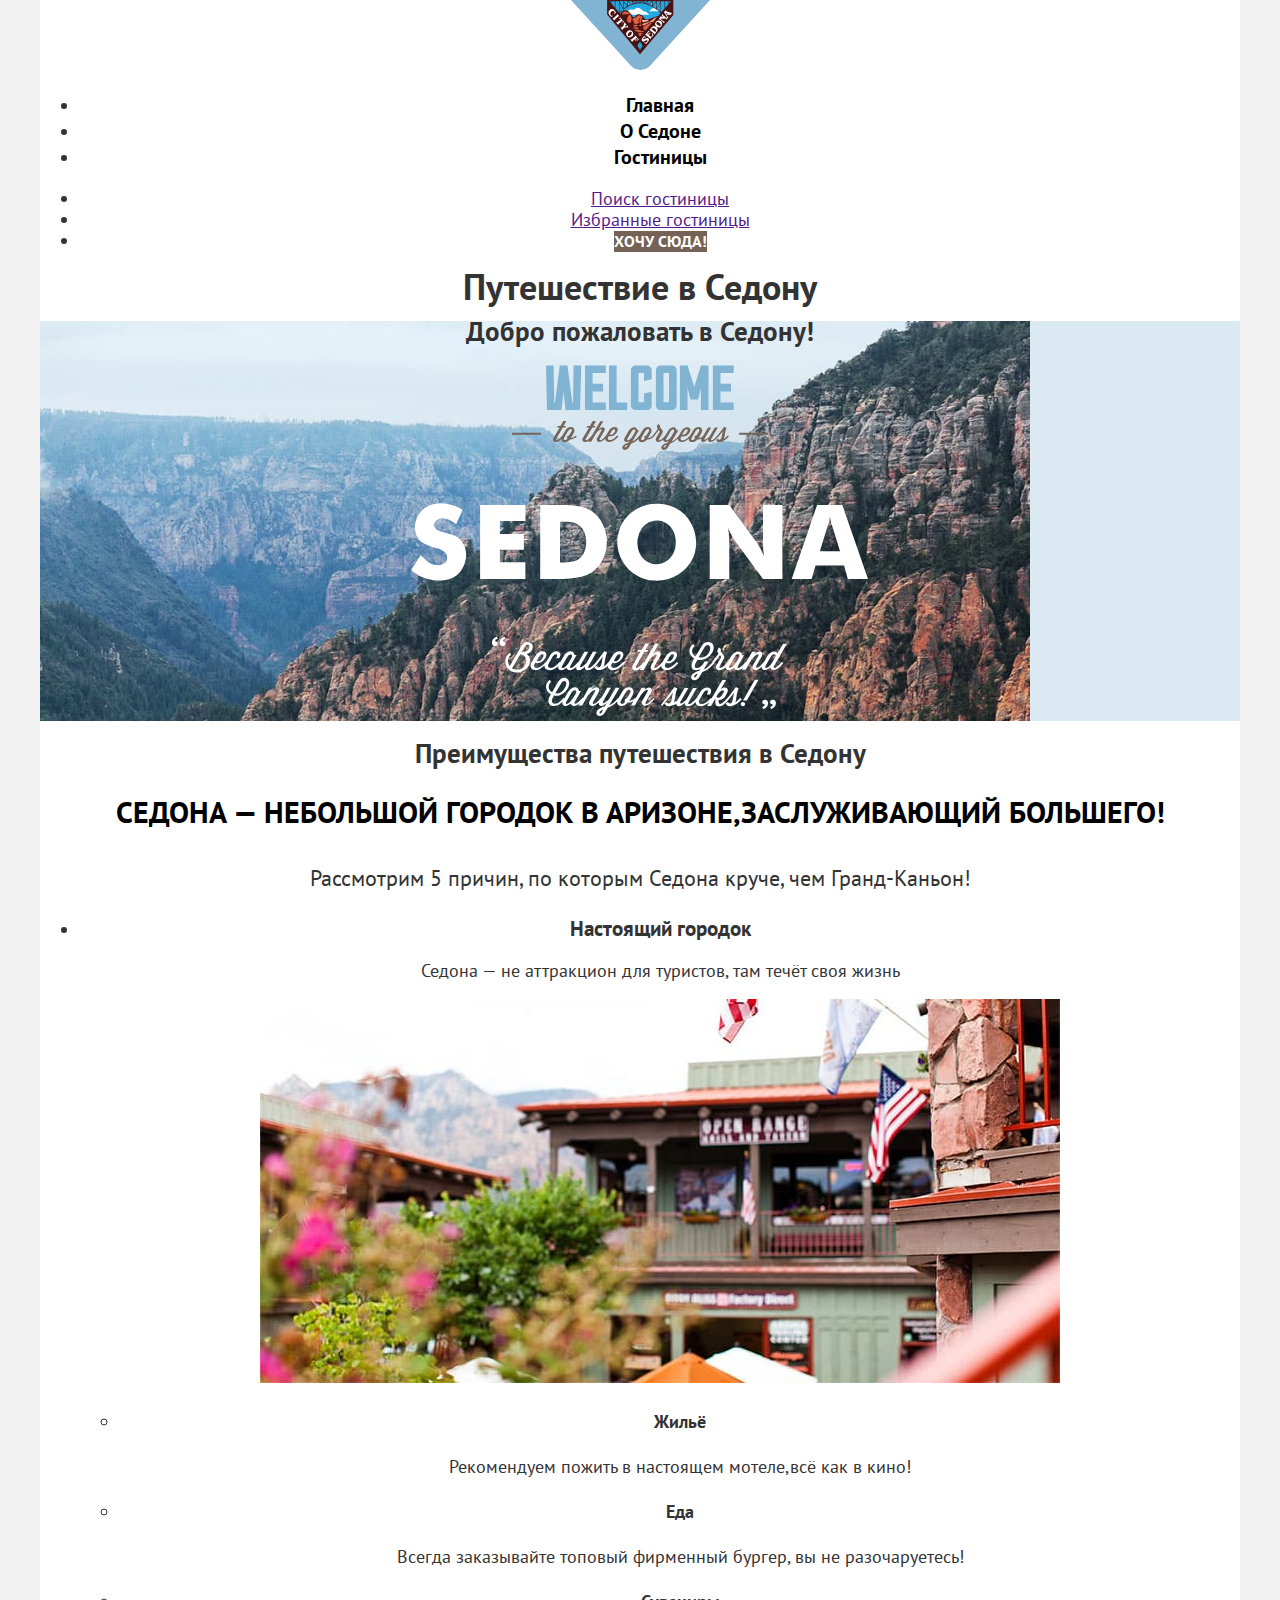
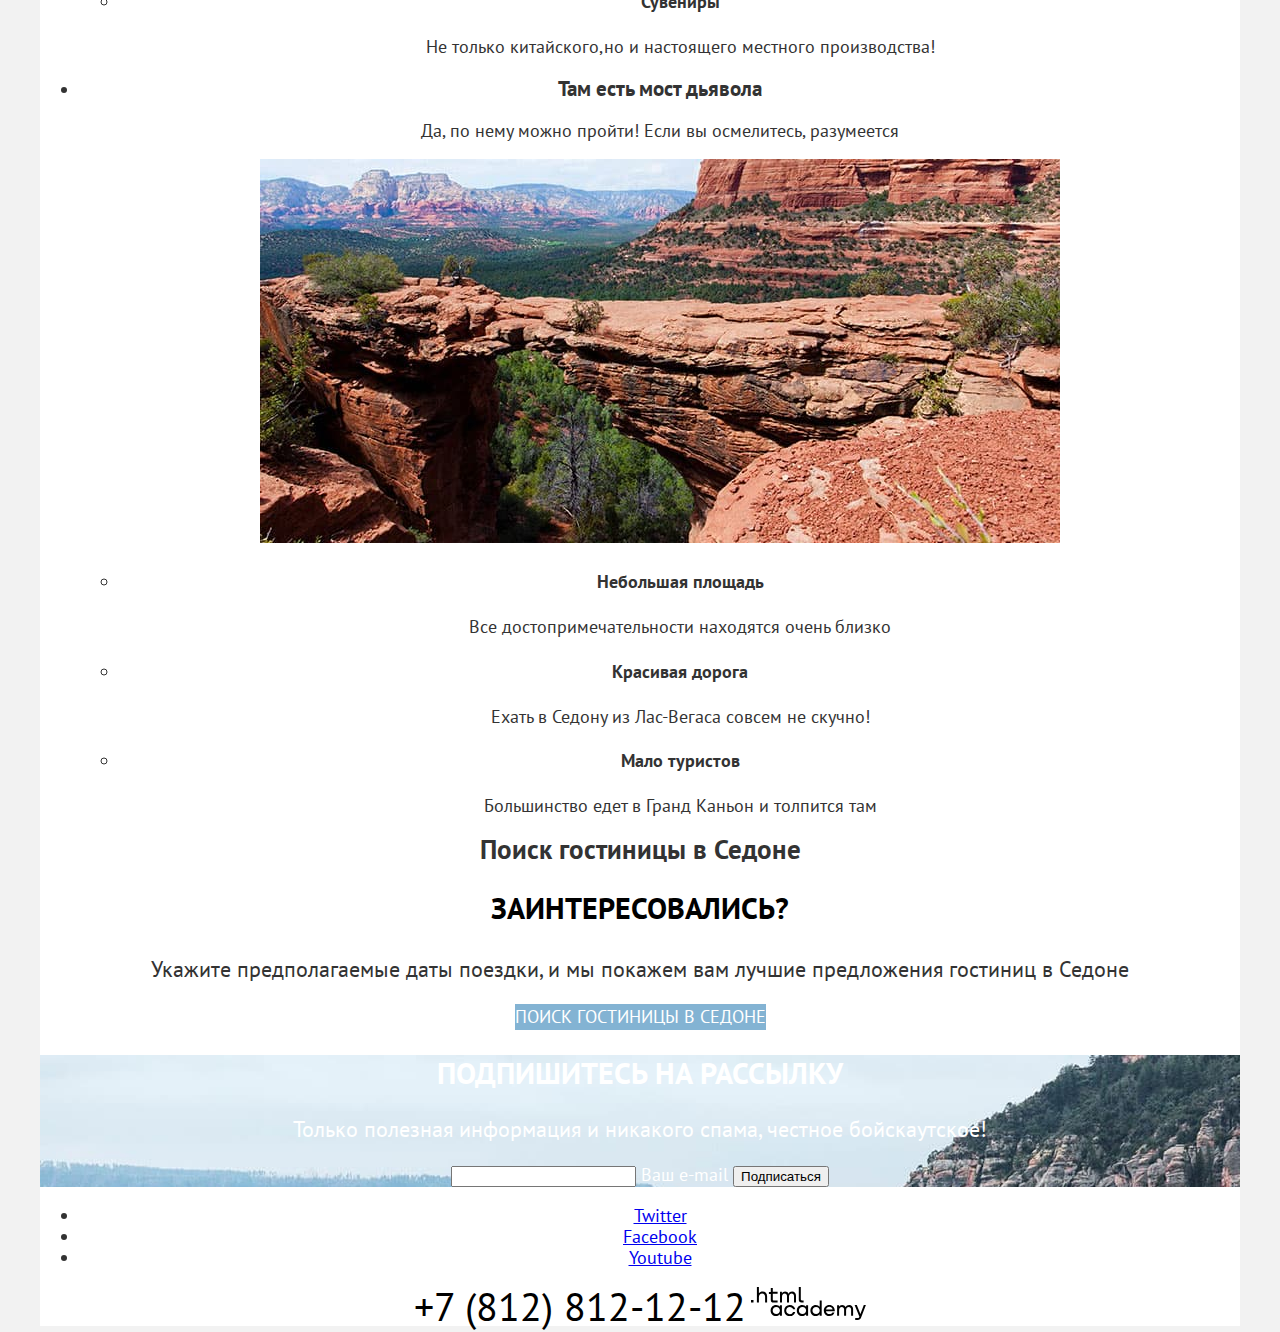
==== index.html @ a84dbd97 "базовая стилизация" ====
<!DOCTYPE html>
<html class="page" lang="ru">

<head>
  <meta charset="utf-8">
  <title>Седона — небольшой городок в Аризоне</title>
  <link rel="stylesheet" href="css/style.css">
</head>

<body>

  <div class="page-wrapper">

    <!-- Хедер -->

    <header class="page-header">
      <nav class="header-nav">
        <a class="logo-link">
          <img src="img/index/logo-of-sedona.svg" alt="Герб города Седона" width="139" height="70">
        </a>
        <ul class="site-menu">
          <li class="site-menu-item">
            <a href="#" class="site-menu-link">Главная</a>
          </li>
          <li class="site-menu-item">
            <a href="" class="site-menu-link">О Седоне</a>
          </li>
          <li class="site-menu-item">
            <a href="catalog.html" class="site-menu-link">Гостиницы</a>
          </li>
        </ul>
        <ul class="user-list">
          <li class="user-item">
            <a href="" class="user-link">
              <span class="visually-hidden">Поиск гостиницы</span>
            </a>
          </li>
          <li class="user-item">
            <a href="" class="user-link">
              <span class="visually-hidden">Избранные гостиницы</span>
            </a>
          </li>
          <li class="user-item">
            <a href="" class="btn user-link">
              Хочу сюда!
            </a>
          </li>
        </ul>
      </nav>
    </header>

    <!-- Мэйн -->

    <main class="main-index">
      <h1 class="visually-hidden">Путешествие в Седону</h1>
      <section class="wellcome">
        <h2 class="visually-hidden">
          Добро пожаловать в Седону!
        </h2>
        <img src="img/index/welcome.svg" alt="Добро пожаловать в Седону!" width="458" height="352">
      </section>
      <section class="advantages">
        <h2 class="visually-hidden">Преимущества путешествия в Седону</h2>
        <p class="section-title">Седона — небольшой городок в Аризоне,заслуживающий большего!</p>
        <p class="advantages-desk">Рассмотрим 5 причин, по которым Седона круче, чем Гранд-Каньон!</p>
        <ul class="advantages-list">
          <li class="advantages-item">
            <h3>Настоящий городок</h3>
            <p>Седона — не аттракцион для туристов, там течёт своя жизнь</p>
            <img src="img/index/photo-hotel.jpg" alt="Вид города Седоны из окна" width="800" height="384">
            <ul class="town-advantages-list">
              <li class="town-advantages-item">
                <h4>Жильё</h4>
                <p>Рекомендуем пожить в настоящем мотеле,всё как в кино!</p>
              </li>
              <li class="town-advantages-item">
                <h4>Еда</h4>
                <p>Всегда заказывайте топовый фирменный бургер, вы не разочаруетесь!</p>
              </li>
              <li class="town-advantages-item">
                <h4>Сувениры</h4>
                <p>Не только китайского,но и настоящего местного производства!</p>
              </li>
            </ul>
          </li>
          <li class="advantages-item">
            <h3>Там есть мост дьявола</h3>
            <p>Да, по нему можно пройти! Если вы осмелитесь, разумеется</p>
            <img src="img/index/photo-bridge.jpg" alt="Фотография Моста Дьявола" width="800" height="384">
            <ul class="bridge-advantages-list">
              <li class="bridge-advantages-item">
                <h4>Небольшая площадь</h4>
                <p>Все достопримечательности находятся очень близко</p>
              </li>
              <li class="bridge-advantages-item">
                <h4>Красивая дорога</h4>
                <p>Ехать в Седону из Лас-Вегаса совсем не скучно!</p>
              </li>
              <li class="bridge-advantages-item">
                <h4>Мало туристов</h4>
                <p>Большинство едет в Гранд Каньон и толпится там</p>
              </li>
            </ul>
          </li>
        </ul>
      </section>
      <section class="search-hotel">
        <h2 class="visually-hidden">Поиск гостиницы в Седоне</h2>
        <p class="section-title">
          Заинтересовались?
        </p>
        <p class="search-hotel-desk">Укажите предполагаемые даты поездки,
          и мы покажем вам лучшие предложения гостиниц в Седоне</p>
        <a href="#" class="search-hotel-button button">ПОИСК ГОСТИНИЦЫ В седоне</a>
      </section>
      <section class="subscribe index-subscribe">
        <h2 class="section-title">Подпишитесь на рассылку</h2>
        <p class="subscribe-desk">Только полезная информация и никакого спама,
          честное бойскаутское!</p>
        <form class="subscribe-form" action="https://echo.htmlacademy.ru/courses" method="post">
          <input type="email" name="subscribe-email" id="subscribe-email">
          <label for="subscribe-email">Ваш e-mail</label>
          <input class="subscribe-submit" type="submit" value="Подписаться">
        </form>
      </section>
    </main>

    <!-- Футер -->

    <footer class="page-footer">
      <ul class="footer-social">
        <li class="social-item"><a href="https://twitter.com/htmlacademy_ru" class="social-link">
            <span class="visually-hidden">Twitter</span></a>
        </li>
        <li class="social-item"><a href="https://www.facebook.com/htmlacademy" class="social-link">
            <span class="visually-hidden">Facebook</span>
          </a>
        </li>
        <li class="social-item">
          <a href="https://www.youtube.com/c/HTMLAcademyRUS" class="social-link">
            <span class="visually-hidden">Youtube</span>
          </a>
        </li>
      </ul>
      <a class="number" href="tel:+78128121212">+7 (812) 812-12-12</a>
      <a class="copyright-link" href="https://htmlacademy.ru/">
        <img src="img/index/footer-logo-htmlacademy.svg" alt="Разработано HTMLAcademy" width="115" height="34">
      </a>
    </footer>

  </div>

</body>

</html>
---- css/style.css ----
@font-face {
  font-family: "PT Sans";
  font-style: normal;
  font-weight: 400;
  src: url("/fonts/ptsans-400.woff2");
  font-display: swap;
}

@font-face {
  font-family: "PT Sans";
  font-style: normal;
  font-weight: 700;
  src: url("/fonts/ptsans-700.woff2");
  font-display: swap;
}


body {
  margin: 0;
  font-family: "PT Sans", sans-serif;
  font-size: 18px;
  line-height: 21px;
  color: #333333;
  background-color: #F2F2F2;
  text-align: center;
}

.page-wrapper {
  margin: 0 auto;
  width: 1200px;
  background-color: #ffffff;
}

.section-title{
  font-size: 30px;
  font-weight: 700;
  color: #000000;
  line-height: 36px;
  text-transform: uppercase;
}

.btn {
  display: inline-block;
  font-size: 16px;
  font-weight: 700;
  line-height: 21px;
  color: #FFFFFF;
  background-color: #756257;
  text-transform: uppercase;
  text-decoration: none;
}

.button {
  display: inline-block;
  font-size: 20;
  line-height: 26px;
  color: #FFFFFF;
  background-color:  #83B3D3;
  text-transform: uppercase;
  text-decoration: none;
}

/* Header */

.site-menu-link {
  font-size: 20px;
  font-weight: 700;
  line-height: 26px;
  color: #000000;
  text-decoration: none;
}

/* Main */

/* Wellcome */

.wellcome {
  background-color: #dbe9f2;
  background-image: url('/img/index/index-background-wellcome.jpg');
  background-repeat: no-repeat;
  background-size: contain;
}

/* Advantages */

.advantages-desk {
  font-size: 22px;
  line-height: 36px;
}

/* Search-hotel  */

.search-hotel-desk {
  font-size: 22px;
  line-height: 26px;
}

/* Subscribe */

.index-subscribe {
  color: #ffffff;
  background-color: #46424c;
  background-image: url('/img/index/index-background-wellcome.jpg');
  background-repeat: no-repeat;
  background-size: auto;
}

.index-subscribe .section-title {
  color: #ffffff;
}

.subscribe-desk {
  font-size: 22px;
  line-height: 26px;
}

/* Footer */

.number {
  font-size: 40px;
  color: #000000;
  line-height: 40px;
  text-transform: uppercase;
  text-decoration: none;
}

/* Catalog */

/* Inner-footer */

.inner-footer {
  color: #ffffff;
  background-color: #73504A;
  background-image: url('/img/catalog/catalog-background.jpg');
  background-repeat: no-repeat;
  background-size: auto;
}

/* Breadcrumbs */

.breadcrumbs-link {
  font-size: 16px;
  color: #FFFFFF;
  text-decoration: none;
}

/* Filter */

.catalog-filter-title {
  font-size: 20px;
  font-weight: 26px;
}

.control-label {
  line-height: 23px;
}

/* Sorted-cards */

.card-title {
  font-weight: 700;
  font-size: 24px;
  line-height: 31px;
}
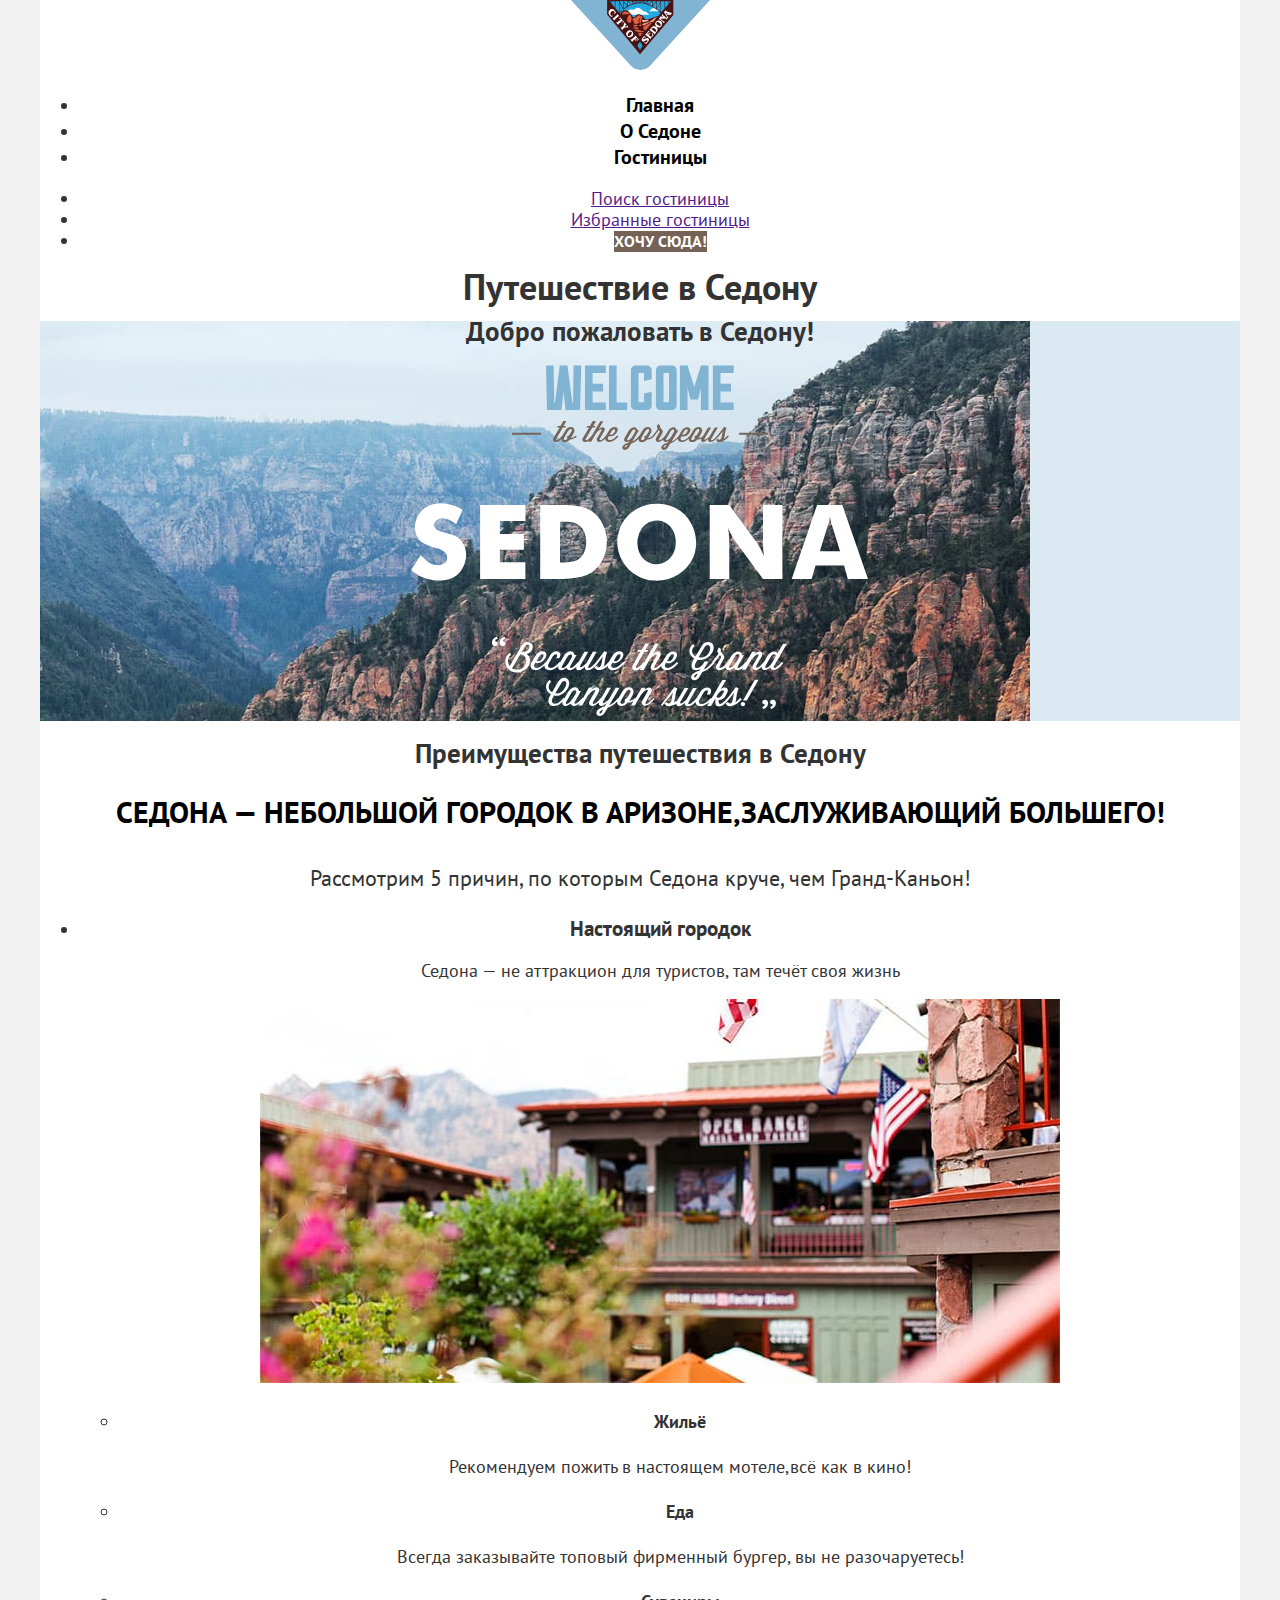
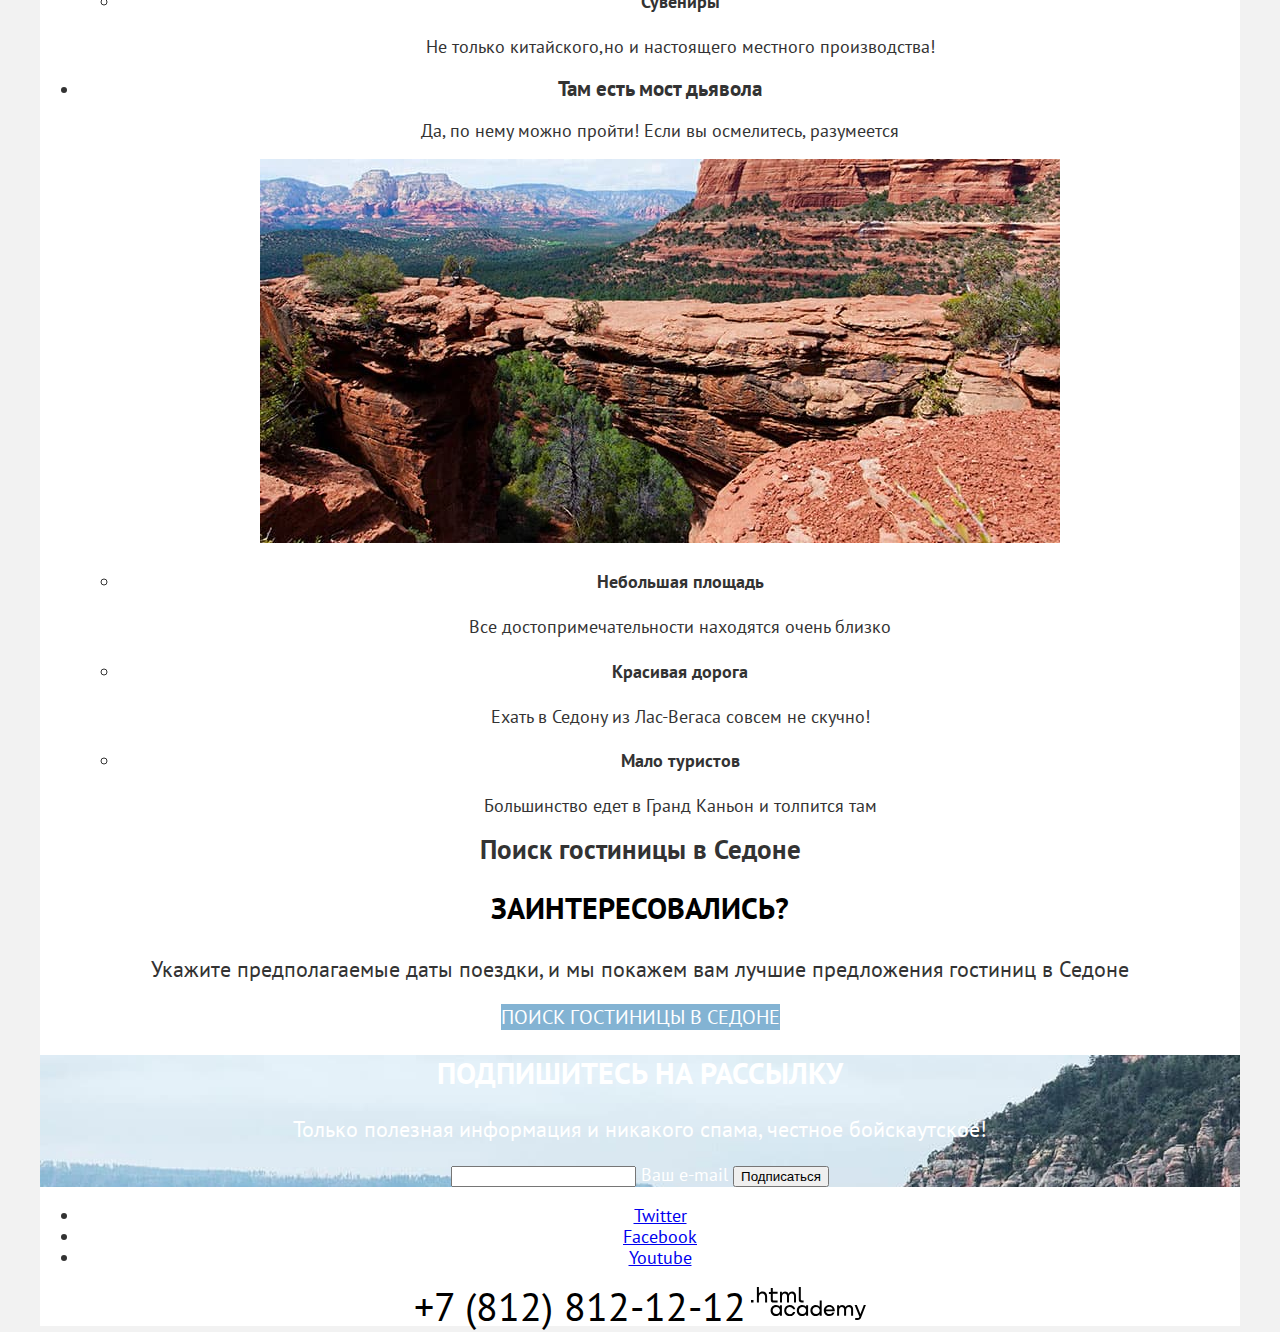
==== commit a27e7e04: "базовые графики и стилизации" ====
--- a/index.html
+++ b/index.html
@@ -20,7 +20,7 @@
         </a>
         <ul class="site-menu">
           <li class="site-menu-item">
-            <a href="#" class="site-menu-link">Главная</a>
+            <a href="#" class="site-menu-link" aria-current="page">Главная</a>
           </li>
           <li class="site-menu-item">
             <a href="" class="site-menu-link">О Седоне</a>
@@ -86,7 +86,8 @@
           <li class="advantages-item">
             <h3>Там есть мост дьявола</h3>
             <p>Да, по нему можно пройти! Если вы осмелитесь, разумеется</p>
-            <img src="img/index/photo-bridge.jpg" alt="Фотография Моста Дьявола" width="800" height="384">
+            <img src="img/index/photo-bridge.jpg"
+              alt="Фотография Моста Дьявола: природного каменного моста между скалами" width="800" height="384">
             <ul class="bridge-advantages-list">
               <li class="bridge-advantages-item">
                 <h4>Небольшая площадь</h4>
--- a/css/style.css
+++ b/css/style.css
@@ -3,7 +3,7 @@
   font-family: "PT Sans";
   font-style: normal;
   font-weight: 400;
-  src: url("/fonts/ptsans-400.woff2");
+  src: url("/fonts/ptsans-400.woff2") format("woff2");
   font-display: swap;
 }
 
@@ -11,7 +11,7 @@
   font-family: "PT Sans";
   font-style: normal;
   font-weight: 700;
-  src: url("/fonts/ptsans-700.woff2");
+  src: url("/fonts/ptsans-700.woff2")  format("woff2");
   font-display: swap;
 }
 
@@ -53,7 +53,7 @@
 
 .button {
   display: inline-block;
-  font-size: 20;
+  font-size: 20px;
   line-height: 26px;
   color: #FFFFFF;
   background-color:  #83B3D3;
@@ -103,7 +103,7 @@
   background-color: #46424c;
   background-image: url('/img/index/index-background-wellcome.jpg');
   background-repeat: no-repeat;
-  background-size: auto;
+  background-size: cover;
 }
 
 .index-subscribe .section-title {
@@ -134,7 +134,7 @@
   background-color: #73504A;
   background-image: url('/img/catalog/catalog-background.jpg');
   background-repeat: no-repeat;
-  background-size: auto;
+  background-size: cover;
 }
 
 /* Breadcrumbs */
@@ -149,7 +149,7 @@
 
 .catalog-filter-title {
   font-size: 20px;
-  font-weight: 26px;
+  line-height:  26px;
 }
 
 .control-label {
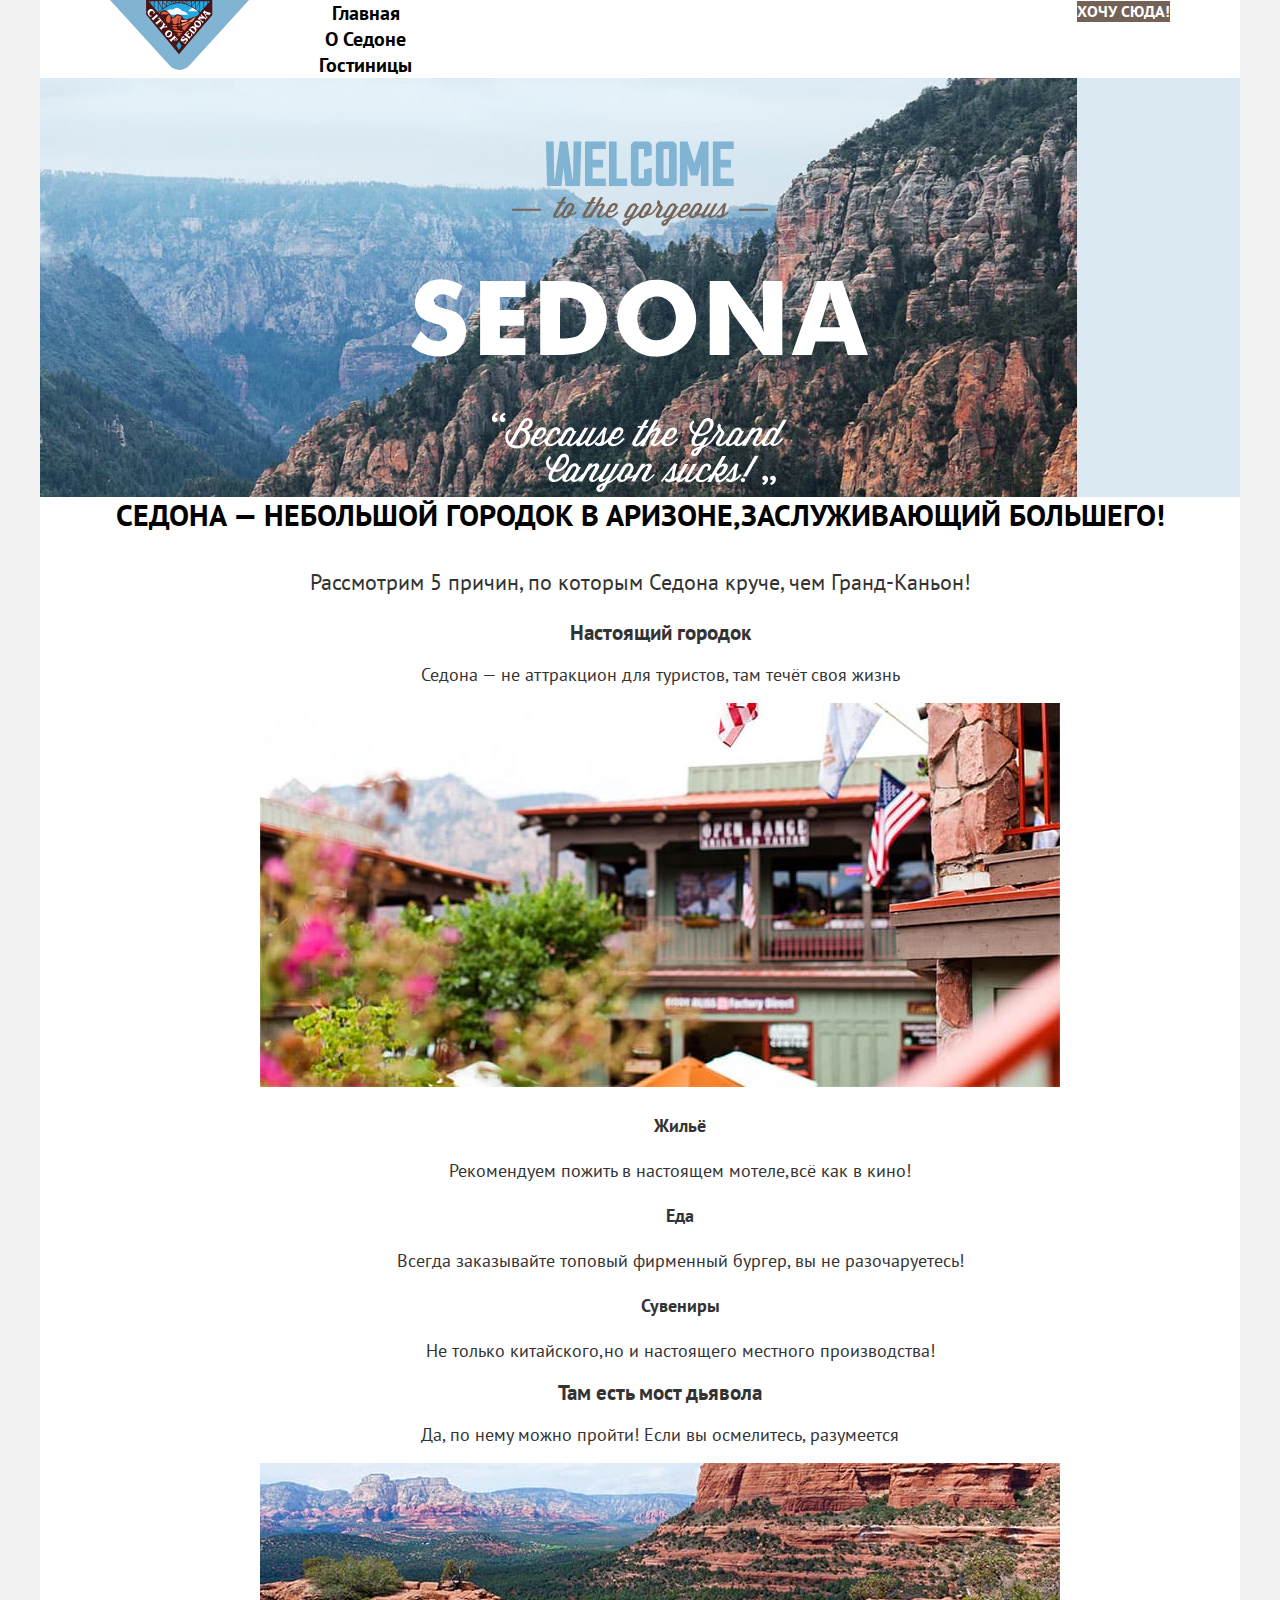
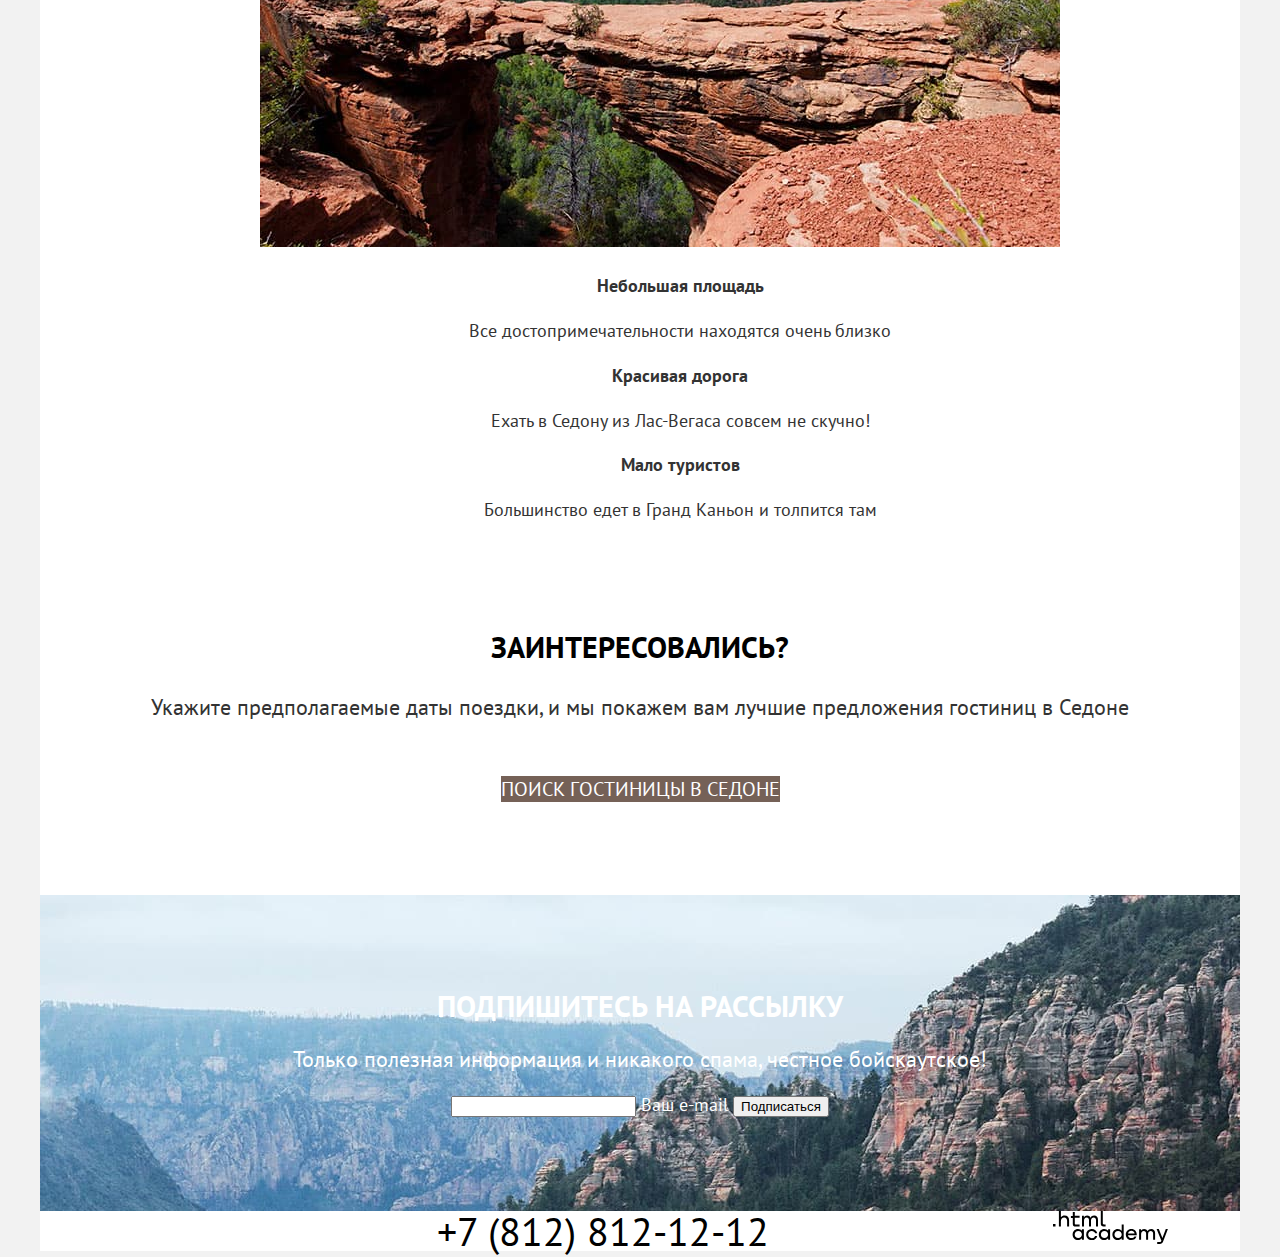
==== commit a8b81c84: "Сетка страниц и крупных блоков на флексах" ====
--- a/index.html
+++ b/index.html
@@ -7,9 +7,9 @@
   <link rel="stylesheet" href="css/style.css">
 </head>
 
-<body>
+<body class="page-body">
 
-  <div class="page-wrapper">
+  <div class="page-container">
 
     <!-- Хедер -->
 
@@ -51,7 +51,7 @@
 
     <!-- Мэйн -->
 
-    <main class="main-index">
+    <main class="main-index main-container">
       <h1 class="visually-hidden">Путешествие в Седону</h1>
       <section class="wellcome">
         <h2 class="visually-hidden">
@@ -115,42 +115,46 @@
         <a href="#" class="search-hotel-button button">ПОИСК ГОСТИНИЦЫ В седоне</a>
       </section>
       <section class="subscribe index-subscribe">
-        <h2 class="section-title">Подпишитесь на рассылку</h2>
-        <p class="subscribe-desk">Только полезная информация и никакого спама,
-          честное бойскаутское!</p>
-        <form class="subscribe-form" action="https://echo.htmlacademy.ru/courses" method="post">
-          <input type="email" name="subscribe-email" id="subscribe-email">
-          <label for="subscribe-email">Ваш e-mail</label>
-          <input class="subscribe-submit" type="submit" value="Подписаться">
-        </form>
+        <div class="container subscribe-container">
+          <h2 class=" section-title">Подпишитесь на рассылку</h2>
+          <p class="subscribe-desk">Только полезная информация и никакого спама,
+            честное бойскаутское!</p>
+          <form class="subscribe-form" action="https://echo.htmlacademy.ru/courses" method="post">
+            <input type="email" name="subscribe-email" id="subscribe-email">
+            <label for="subscribe-email">Ваш e-mail</label>
+            <input class="subscribe-submit" type="submit" value="Подписаться">
+          </form>
+        </div>
       </section>
     </main>
 
     <!-- Футер -->
 
     <footer class="page-footer">
-      <ul class="footer-social">
-        <li class="social-item"><a href="https://twitter.com/htmlacademy_ru" class="social-link">
-            <span class="visually-hidden">Twitter</span></a>
-        </li>
-        <li class="social-item"><a href="https://www.facebook.com/htmlacademy" class="social-link">
-            <span class="visually-hidden">Facebook</span>
-          </a>
-        </li>
-        <li class="social-item">
-          <a href="https://www.youtube.com/c/HTMLAcademyRUS" class="social-link">
-            <span class="visually-hidden">Youtube</span>
-          </a>
-        </li>
-      </ul>
-      <a class="number" href="tel:+78128121212">+7 (812) 812-12-12</a>
-      <a class="copyright-link" href="https://htmlacademy.ru/">
-        <img src="img/index/footer-logo-htmlacademy.svg" alt="Разработано HTMLAcademy" width="115" height="34">
-      </a>
+      <div class="wrapper footer-wrapper">
+        <ul class="footer-social">
+          <li class="social-item"><a href="https://twitter.com/htmlacademy_ru" class="social-link">
+              <span class="visually-hidden">Twitter</span></a>
+          </li>
+          <li class="social-item"><a href="https://www.facebook.com/htmlacademy" class="social-link">
+              <span class="visually-hidden">Facebook</span>
+            </a>
+          </li>
+          <li class="social-item">
+            <a href="https://www.youtube.com/c/HTMLAcademyRUS" class="social-link">
+              <span class="visually-hidden">Youtube</span>
+            </a>
+          </li>
+        </ul>
+        <a class="number" href="tel:+78128121212">+7 (812) 812-12-12</a>
+        <a class="copyright-link" href="https://htmlacademy.ru/">
+          <img src="img/index/footer-logo-htmlacademy.svg" alt="Разработано HTMLAcademy" width="115" height="34">
+        </a>
+      </div>
     </footer>
 
   </div>
 
 </body>
 
-</html>+</html>
--- a/css/style.css
+++ b/css/style.css
@@ -15,9 +15,32 @@
   font-display: swap;
 }
 
-
-body {
-  margin: 0;
+* {
+  box-sizing: border-box;
+}
+
+.visually-hidden {
+  position: absolute;
+  width: 1px;
+  height: 1px;
+  margin: -1px;
+  border: 0;
+  padding: 0;
+
+  white-space: nowrap;
+  clip-path: inset(100%);
+  clip: rect(0 0 0 0);
+  overflow: hidden;
+}
+
+.page {
+  height: 100%;
+}
+
+.page-body {
+  margin: 0 auto;
+  height: 100%;
+  width: 1280px;
   font-family: "PT Sans", sans-serif;
   font-size: 18px;
   line-height: 21px;
@@ -26,13 +49,26 @@
   text-align: center;
 }
 
-.page-wrapper {
+.page-container {
+  display: flex;
+  flex-direction: column;
+  min-height: 100%;
   margin: 0 auto;
   width: 1200px;
   background-color: #ffffff;
 }
 
+.wrapper {
+  width: 1056px;
+  margin: 0 auto;
+}
+
+.container {
+  width: 800px;
+  margin: 0 auto;
+}
 .section-title{
+  margin: 0;
   font-size: 30px;
   font-weight: 700;
   color: #000000;
@@ -63,6 +99,26 @@
 
 /* Header */
 
+.page-header {
+  padding-left: 70px;
+  padding-right: 70px;
+}
+
+.logo-link {
+  margin: 0;
+  margin-right: 30px;
+}
+
+.header-nav {
+  display: flex;
+}
+
+.site-menu {
+  list-style-type: none;
+  margin: 0;
+  max-width: 500px;
+}
+
 .site-menu-link {
   font-size: 20px;
   font-weight: 700;
@@ -71,11 +127,24 @@
   text-decoration: none;
 }
 
+.user-list {
+  display: flex;
+  list-style-type: none;
+  margin: 0;
+  max-width: 350px;
+  margin-left: auto;
+}
+
 /* Main */
 
 /* Wellcome */
 
+.main-container {
+  flex-grow: 1;
+}
+
 .wellcome {
+  padding-top: 63px;
   background-color: #dbe9f2;
   background-image: url('/img/index/index-background-wellcome.jpg');
   background-repeat: no-repeat;
@@ -84,21 +153,51 @@
 
 /* Advantages */
 
+.advantages .section-title {
+  margin-bottom: 31px;
+}
+
 .advantages-desk {
   font-size: 22px;
   line-height: 36px;
 }
 
+.advantages-list,
+.town-advantages-list,
+.bridge-advantages-list {
+  margin: 0;
+  list-style-type: none;
+}
+
 /* Search-hotel  */
+
+.search-hotel {
+  padding-top: 91px;
+  padding-bottom: 93px;
+}
+
+.search-hotel .section-title {
+  margin-bottom: 29px;
+}
 
 .search-hotel-desk {
   font-size: 22px;
   line-height: 26px;
-}
-
+  margin-bottom: 56px;
+}
+
+.search-hotel-button {
+  background-color: #756157;
+}
 /* Subscribe */
 
+.subscribe {
+}
+
+
 .index-subscribe {
+  padding-top: 93px;
+  padding-bottom: 94px;
   color: #ffffff;
   background-color: #46424c;
   background-image: url('/img/index/index-background-wellcome.jpg');
@@ -117,6 +216,16 @@
 
 /* Footer */
 
+.footer-wrapper {
+  display: flex;
+  justify-content: space-between;
+}
+
+.footer-social {
+  list-style-type: none;
+  max-width: 200px;
+}
+
 .number {
   font-size: 40px;
   color: #000000;
@@ -127,9 +236,11 @@
 
 /* Catalog */
 
-/* Inner-footer */
-
-.inner-footer {
+/* Inner-header */
+
+.inner-header {
+  padding-top: 35px;
+  padding-bottom: 83px;
   color: #ffffff;
   background-color: #73504A;
   background-image: url('/img/catalog/catalog-background.jpg');
@@ -137,7 +248,18 @@
   background-size: cover;
 }
 
+.page-title {
+  margin: 0;
+  font-size: 60px;
+  text-align: left;
+}
+
 /* Breadcrumbs */
+
+.breadcrumbs {
+  display: flex;
+  max-width: 650px;
+}
 
 .breadcrumbs-link {
   font-size: 16px;
@@ -147,6 +269,10 @@
 
 /* Filter */
 
+.catalog-filter {
+  display: flex;
+}
+
 .catalog-filter-title {
   font-size: 20px;
   line-height:  26px;
@@ -156,6 +282,28 @@
   line-height: 23px;
 }
 
+/* Sorting-cards */
+
+.sorting-cards {
+  padding-top: 44px;
+  padding-bottom: 53px;
+}
+
+.sorting-cards-wrapper {
+  display: flex;
+}
+
+.hotels-found {
+  text-align: left;
+  margin-right: 191px;
+}
+
+.view-card {
+  margin-left: auto;
+  min-width: 300px;
+  list-style-type: none;
+}
+
 /* Sorted-cards */
 
 .card-title {
@@ -163,3 +311,34 @@
   font-size: 24px;
   line-height: 31px;
 }
+
+.cards-list {
+  margin-bottom: 34px;
+  list-style-type: none;
+}
+
+.btn-wrapper {
+  margin-bottom: 30px;
+}
+
+/* Pagination */
+
+.pagination-wrapper {
+  margin-bottom: 3px;
+  display: flex;
+  justify-content: space-between;
+}
+
+.pagination {
+  display: flex;
+  max-width: 350px;
+  margin: 0;
+  list-style-type: none;
+}
+
+/* Subscribe */
+
+.catalog-subscribe {
+  padding-top: 70px;
+  padding-bottom: 140px;
+}
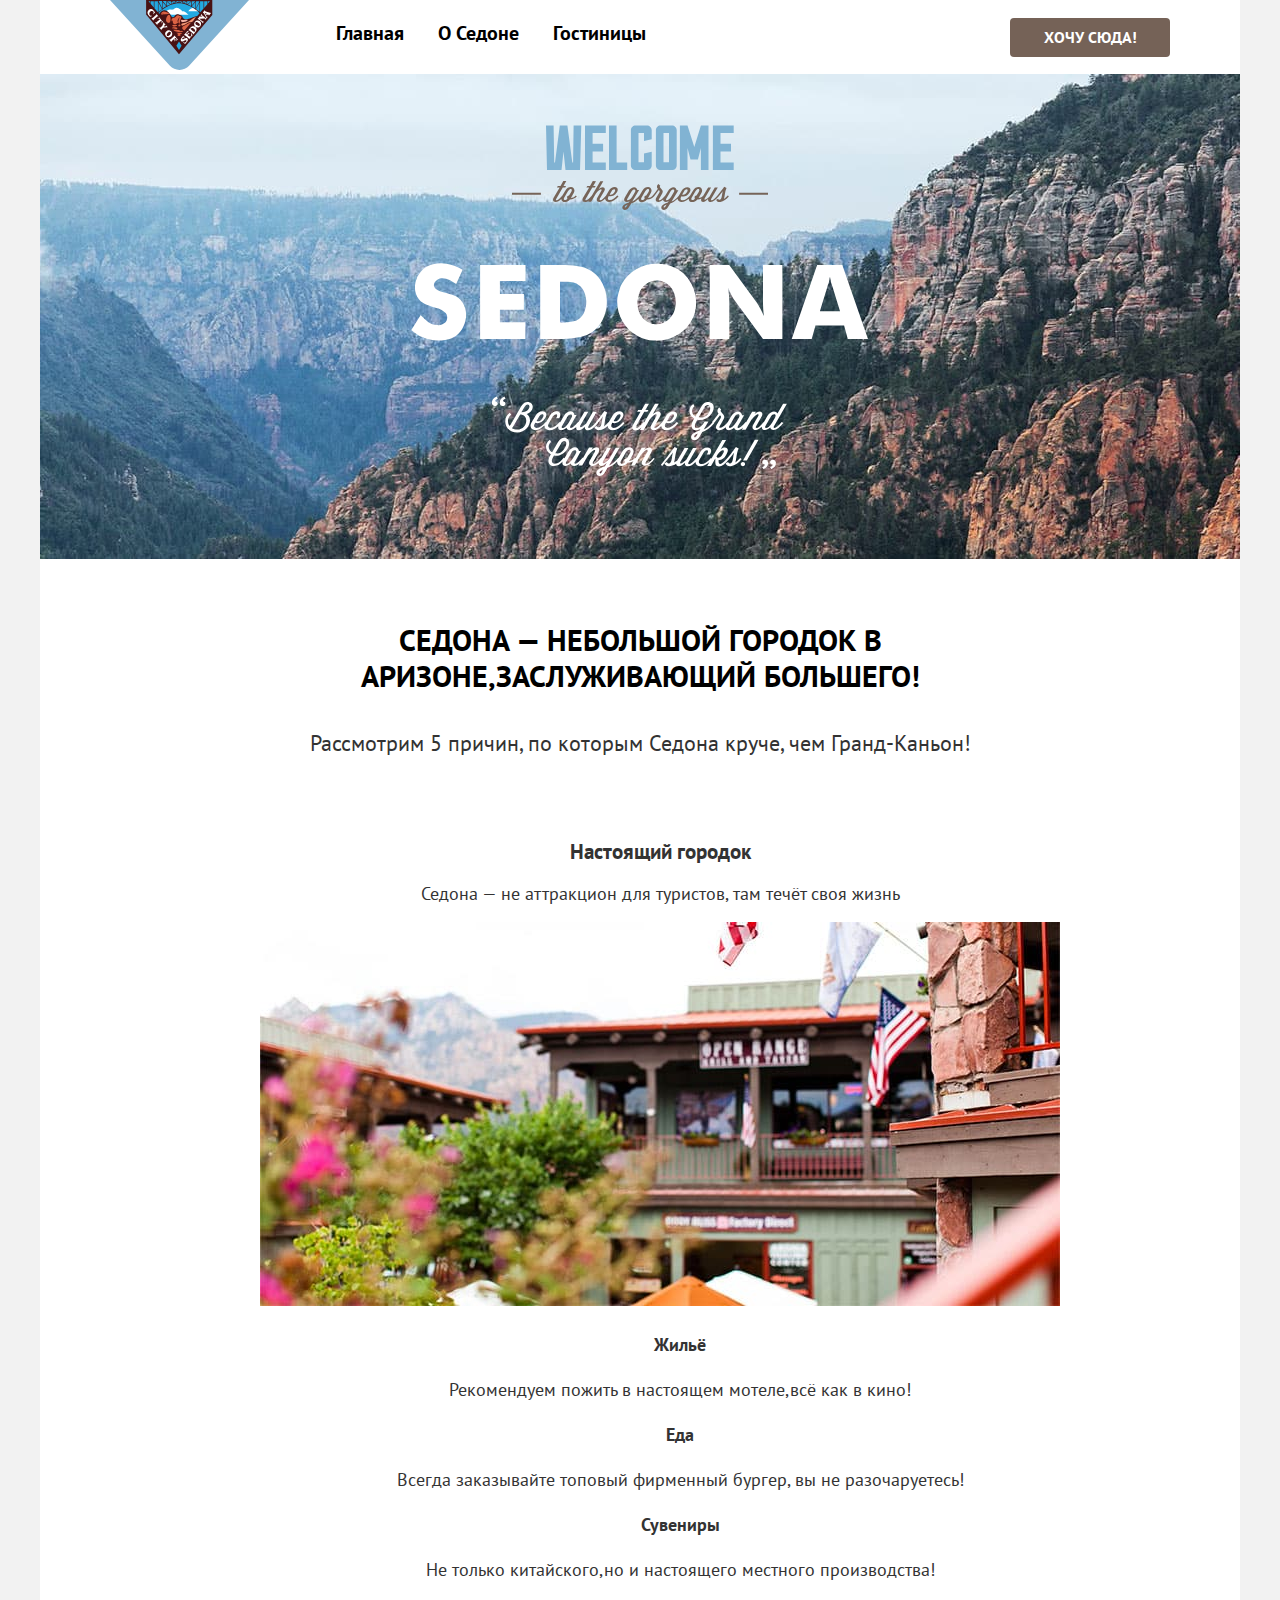
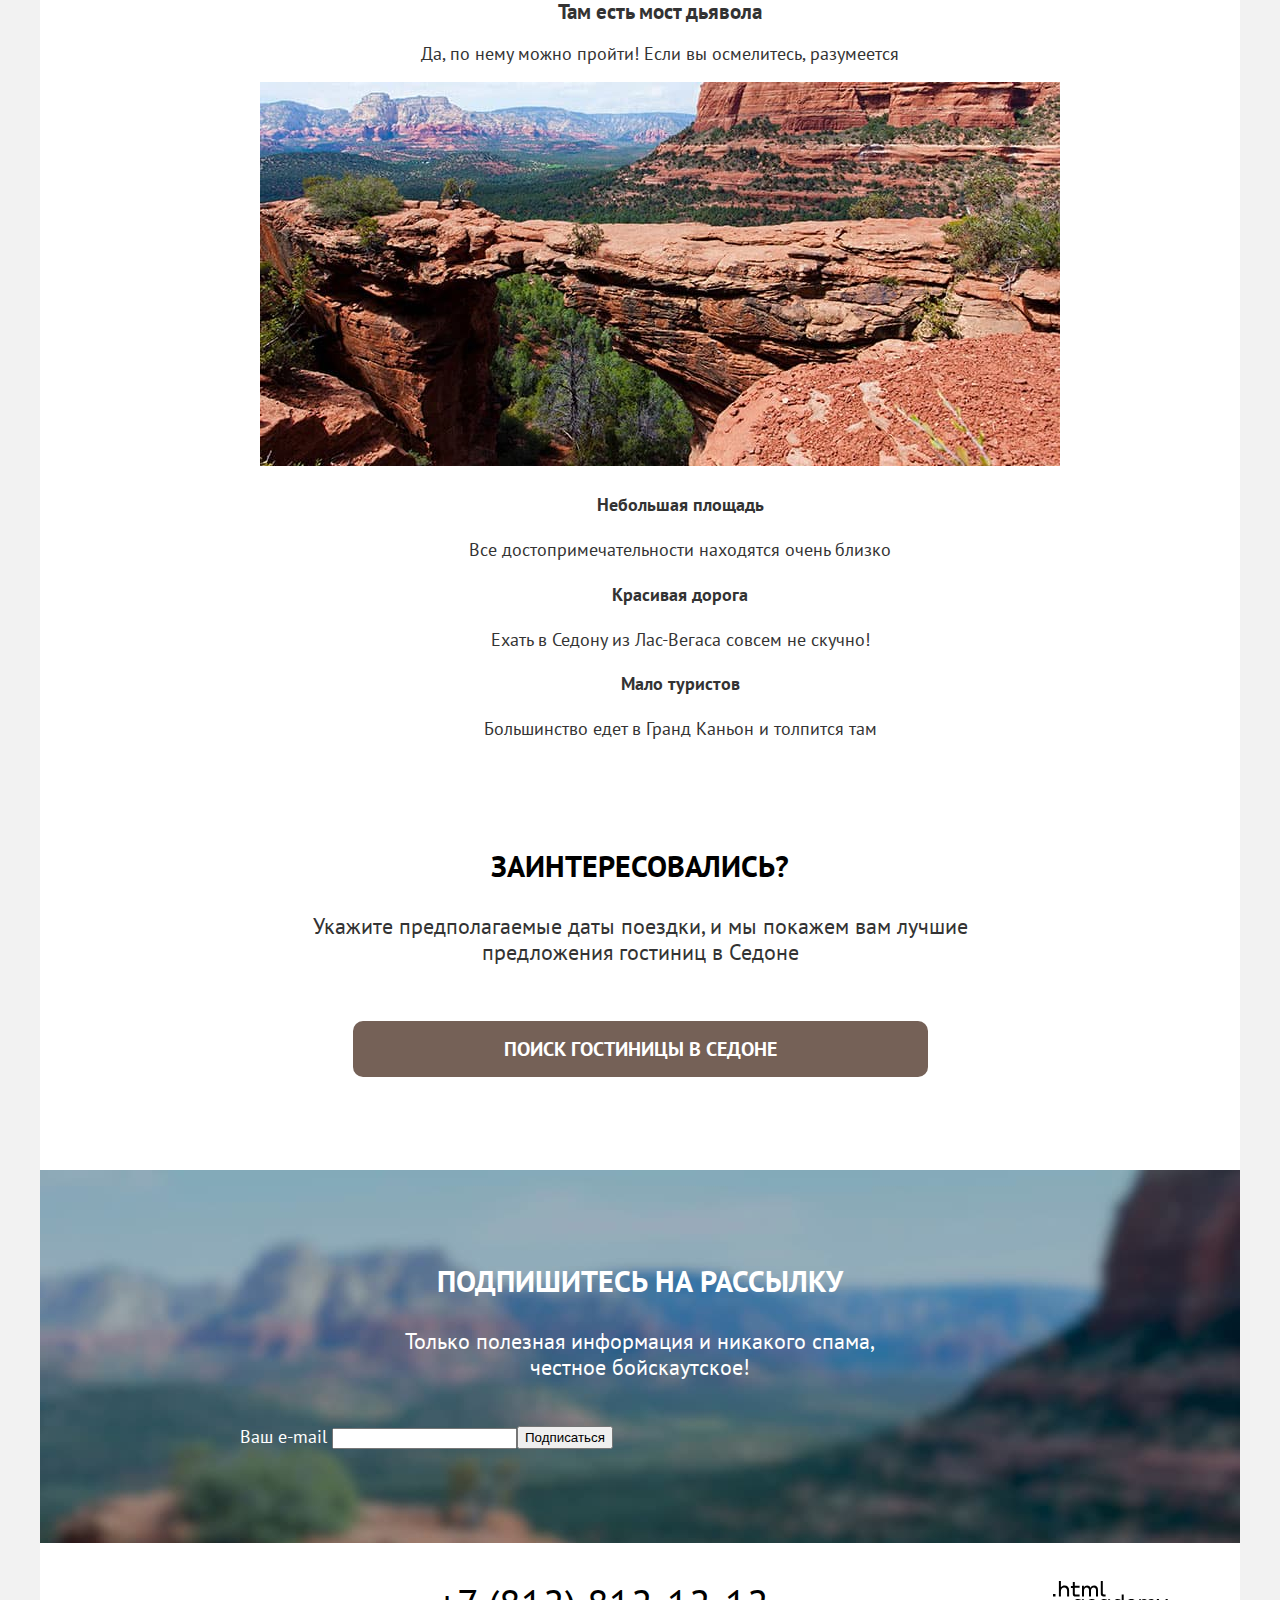
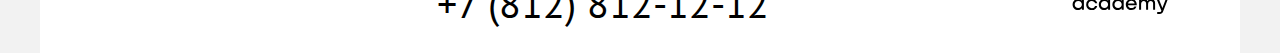
==== commit 8f6e34a5: "5.10. Микросетки на флексах для всех страниц" ====
--- a/index.html
+++ b/index.html
@@ -57,12 +57,15 @@
         <h2 class="visually-hidden">
           Добро пожаловать в Седону!
         </h2>
-        <img src="img/index/welcome.svg" alt="Добро пожаловать в Седону!" width="458" height="352">
+        <img class="wellcome-image" src="img/index/welcome.svg" alt="Добро пожаловать в Седону!" width="458"
+          height="352">
       </section>
       <section class="advantages">
-        <h2 class="visually-hidden">Преимущества путешествия в Седону</h2>
-        <p class="section-title">Седона — небольшой городок в Аризоне,заслуживающий большего!</p>
-        <p class="advantages-desk">Рассмотрим 5 причин, по которым Седона круче, чем Гранд-Каньон!</p>
+        <div class="section-wrapper">
+          <h2 class="visually-hidden">Преимущества путешествия в Седону</h2>
+          <p class="section-title">Седона — небольшой городок в Аризоне,заслуживающий большего!</p>
+          <p class="advantages-desk">Рассмотрим 5 причин, по которым Седона круче, чем Гранд-Каньон!</p>
+        </div>
         <ul class="advantages-list">
           <li class="advantages-item">
             <h3>Настоящий городок</h3>
@@ -106,22 +109,25 @@
         </ul>
       </section>
       <section class="search-hotel">
-        <h2 class="visually-hidden">Поиск гостиницы в Седоне</h2>
-        <p class="section-title">
-          Заинтересовались?
-        </p>
-        <p class="search-hotel-desk">Укажите предполагаемые даты поездки,
-          и мы покажем вам лучшие предложения гостиниц в Седоне</p>
-        <a href="#" class="search-hotel-button button">ПОИСК ГОСТИНИЦЫ В седоне</a>
+        <div class="section-wrapper">
+          <h2 class="visually-hidden">Поиск гостиницы в Седоне</h2>
+          <p class="section-title">
+            Заинтересовались?
+          </p>
+          <p class="search-hotel-desk">Укажите предполагаемые даты поездки,
+            и мы покажем вам лучшие предложения гостиниц в Седоне</p>
+          <a href="#" class="search-hotel-button button">ПОИСК ГОСТИНИЦЫ В седоне</a>
+        </div>
       </section>
       <section class="subscribe index-subscribe">
         <div class="container subscribe-container">
           <h2 class=" section-title">Подпишитесь на рассылку</h2>
-          <p class="subscribe-desk">Только полезная информация и никакого спама,
+          <p class="subscribe-desk">Только полезная информация и никакого спама,<br>
             честное бойскаутское!</p>
           <form class="subscribe-form" action="https://echo.htmlacademy.ru/courses" method="post">
-            <input type="email" name="subscribe-email" id="subscribe-email">
-            <label for="subscribe-email">Ваш e-mail</label>
+            <label for="subscribe-email">Ваш e-mail
+              <input type="email" name="subscribe-email" id="subscribe-email">
+            </label>
             <input class="subscribe-submit" type="submit" value="Подписаться">
           </form>
         </div>
@@ -148,7 +154,8 @@
         </ul>
         <a class="number" href="tel:+78128121212">+7 (812) 812-12-12</a>
         <a class="copyright-link" href="https://htmlacademy.ru/">
-          <img src="img/index/footer-logo-htmlacademy.svg" alt="Разработано HTMLAcademy" width="115" height="34">
+          <img class="copyright-image" src="img/index/footer-logo-htmlacademy.svg" alt="Разработано HTMLAcademy"
+            width="115" height="34">
         </a>
       </div>
     </footer>
@@ -157,4 +164,4 @@
 
 </body>
 
-</html>
+</html>--- a/css/style.css
+++ b/css/style.css
@@ -15,23 +15,22 @@
   font-display: swap;
 }
 
-* {
+*,
+*::before,
+*::after {
   box-sizing: border-box;
 }
 
 .visually-hidden {
-  position: absolute;
-  width: 1px;
-  height: 1px;
-  margin: -1px;
-  border: 0;
-  padding: 0;
-
-  white-space: nowrap;
-  clip-path: inset(100%);
-  clip: rect(0 0 0 0);
-  overflow: hidden;
-}
+	position: absolute;
+	width: 1px;
+	height: 1px;
+	margin: -1px;
+	padding: 0;
+	border: 0;
+	clip: rect(0 0 0 0);
+	overflow: hidden;
+  }
 
 .page {
   height: 100%;
@@ -67,6 +66,12 @@
   width: 800px;
   margin: 0 auto;
 }
+
+.section-wrapper {
+  width: 720px;
+  margin: 0 auto;
+}
+
 .section-title{
   margin: 0;
   font-size: 30px;
@@ -90,6 +95,7 @@
 .button {
   display: inline-block;
   font-size: 20px;
+  font-weight: 700;
   line-height: 26px;
   color: #FFFFFF;
   background-color:  #83B3D3;
@@ -100,26 +106,30 @@
 /* Header */
 
 .page-header {
-  padding-left: 70px;
-  padding-right: 70px;
+  padding: 0 70px;
+}
+
+.header-nav {
+  display: flex;
 }
 
 .logo-link {
+  display: block;
   margin: 0;
   margin-right: 30px;
 }
 
-.header-nav {
-  display: flex;
-}
-
 .site-menu {
+  display: flex;
+  flex-wrap: wrap;
   list-style-type: none;
   margin: 0;
   max-width: 500px;
 }
 
 .site-menu-link {
+  display: block;
+  padding: 20px 17px;
   font-size: 20px;
   font-weight: 700;
   line-height: 26px;
@@ -129,10 +139,18 @@
 
 .user-list {
   display: flex;
+  flex-wrap: wrap;
   list-style-type: none;
   margin: 0;
   max-width: 350px;
   margin-left: auto;
+  align-items: center;
+}
+
+.user-link {
+  border-radius: 4px;
+  padding: 9px 15px;
+  min-width: 160px;
 }
 
 /* Main */
@@ -144,14 +162,22 @@
 }
 
 .wellcome {
-  padding-top: 63px;
+  padding: 51px 371px 82px 371px;
   background-color: #dbe9f2;
   background-image: url('/img/index/index-background-wellcome.jpg');
   background-repeat: no-repeat;
-  background-size: contain;
-}
-
+  background-size: auto;
+}
+
+.wellcome-image {
+  display: block;
+
+}
 /* Advantages */
+
+.advantages {
+  padding-top: 63px;
+}
 
 .advantages .section-title {
   margin-bottom: 31px;
@@ -160,6 +186,7 @@
 .advantages-desk {
   font-size: 22px;
   line-height: 36px;
+  margin-bottom: 80px;
 }
 
 .advantages-list,
@@ -187,7 +214,11 @@
 }
 
 .search-hotel-button {
+  min-width: 575px;
+  padding-top: 15px;
+  padding-bottom: 15px;
   background-color: #756157;
+  border-radius: 10px;
 }
 /* Subscribe */
 
@@ -200,18 +231,25 @@
   padding-bottom: 94px;
   color: #ffffff;
   background-color: #46424c;
-  background-image: url('/img/index/index-background-wellcome.jpg');
+  background-image: url('/img/index/index-background-subscribe.jpg');
   background-repeat: no-repeat;
   background-size: cover;
 }
 
 .index-subscribe .section-title {
   color: #ffffff;
+  margin-bottom: 29px;
 }
 
 .subscribe-desk {
   font-size: 22px;
   line-height: 26px;
+  margin-bottom: 46px;
+}
+
+.subscribe-form {
+  display: flex;
+  flex-wrap: wrap;
 }
 
 /* Footer */
@@ -222,16 +260,30 @@
 }
 
 .footer-social {
+  display: flex;
+  flex-wrap: wrap;
   list-style-type: none;
   max-width: 200px;
 }
 
 .number {
+  display: block;
+  padding-top: 40px;
+  padding-bottom: 30px;
   font-size: 40px;
   color: #000000;
   line-height: 40px;
   text-transform: uppercase;
   text-decoration: none;
+}
+
+.copyright-link {
+  display: block;
+  align-self: center;
+}
+
+.copyright-image {
+  display: block;
 }
 
 /* Catalog */
@@ -258,6 +310,7 @@
 
 .breadcrumbs {
   display: flex;
+  flex-wrap: wrap;
   max-width: 650px;
 }
 
@@ -271,6 +324,7 @@
 
 .catalog-filter {
   display: flex;
+  flex-wrap: wrap;
 }
 
 .catalog-filter-title {
@@ -282,6 +336,12 @@
   line-height: 23px;
 }
 
+.catalog-filter-btn {
+  display: flex;
+  flex-wrap: wrap;
+  flex-direction: column;
+}
+
 /* Sorting-cards */
 
 .sorting-cards {
@@ -299,6 +359,9 @@
 }
 
 .view-card {
+  display: flex;
+  flex-wrap: wrap;
+  list-style-type: none;
   margin-left: auto;
   min-width: 300px;
   list-style-type: none;
@@ -319,12 +382,21 @@
 
 .btn-wrapper {
   margin-bottom: 30px;
-}
+  padding-top: 30px;
+  padding-bottom: 30px;
+}
+
+.button-more {
+  min-width: 620px;
+  padding-top: 17px;
+  padding-bottom: 17px;
+  border-radius: 4px;
+}
+
 
 /* Pagination */
 
 .pagination-wrapper {
-  margin-bottom: 3px;
   display: flex;
   justify-content: space-between;
 }
@@ -336,9 +408,26 @@
   list-style-type: none;
 }
 
+.pagination-item {
+  margin: 0 4px;
+}
+.pagination-link {
+  min-width: 55px;
+  min-height: 55px;
+  padding-top: 15px;
+  padding-bottom: 10px;
+}
+
+.showing-type {
+  display: flex;
+  align-items: center;
+}
 /* Subscribe */
 
 .catalog-subscribe {
   padding-top: 70px;
   padding-bottom: 140px;
 }
+
+
+
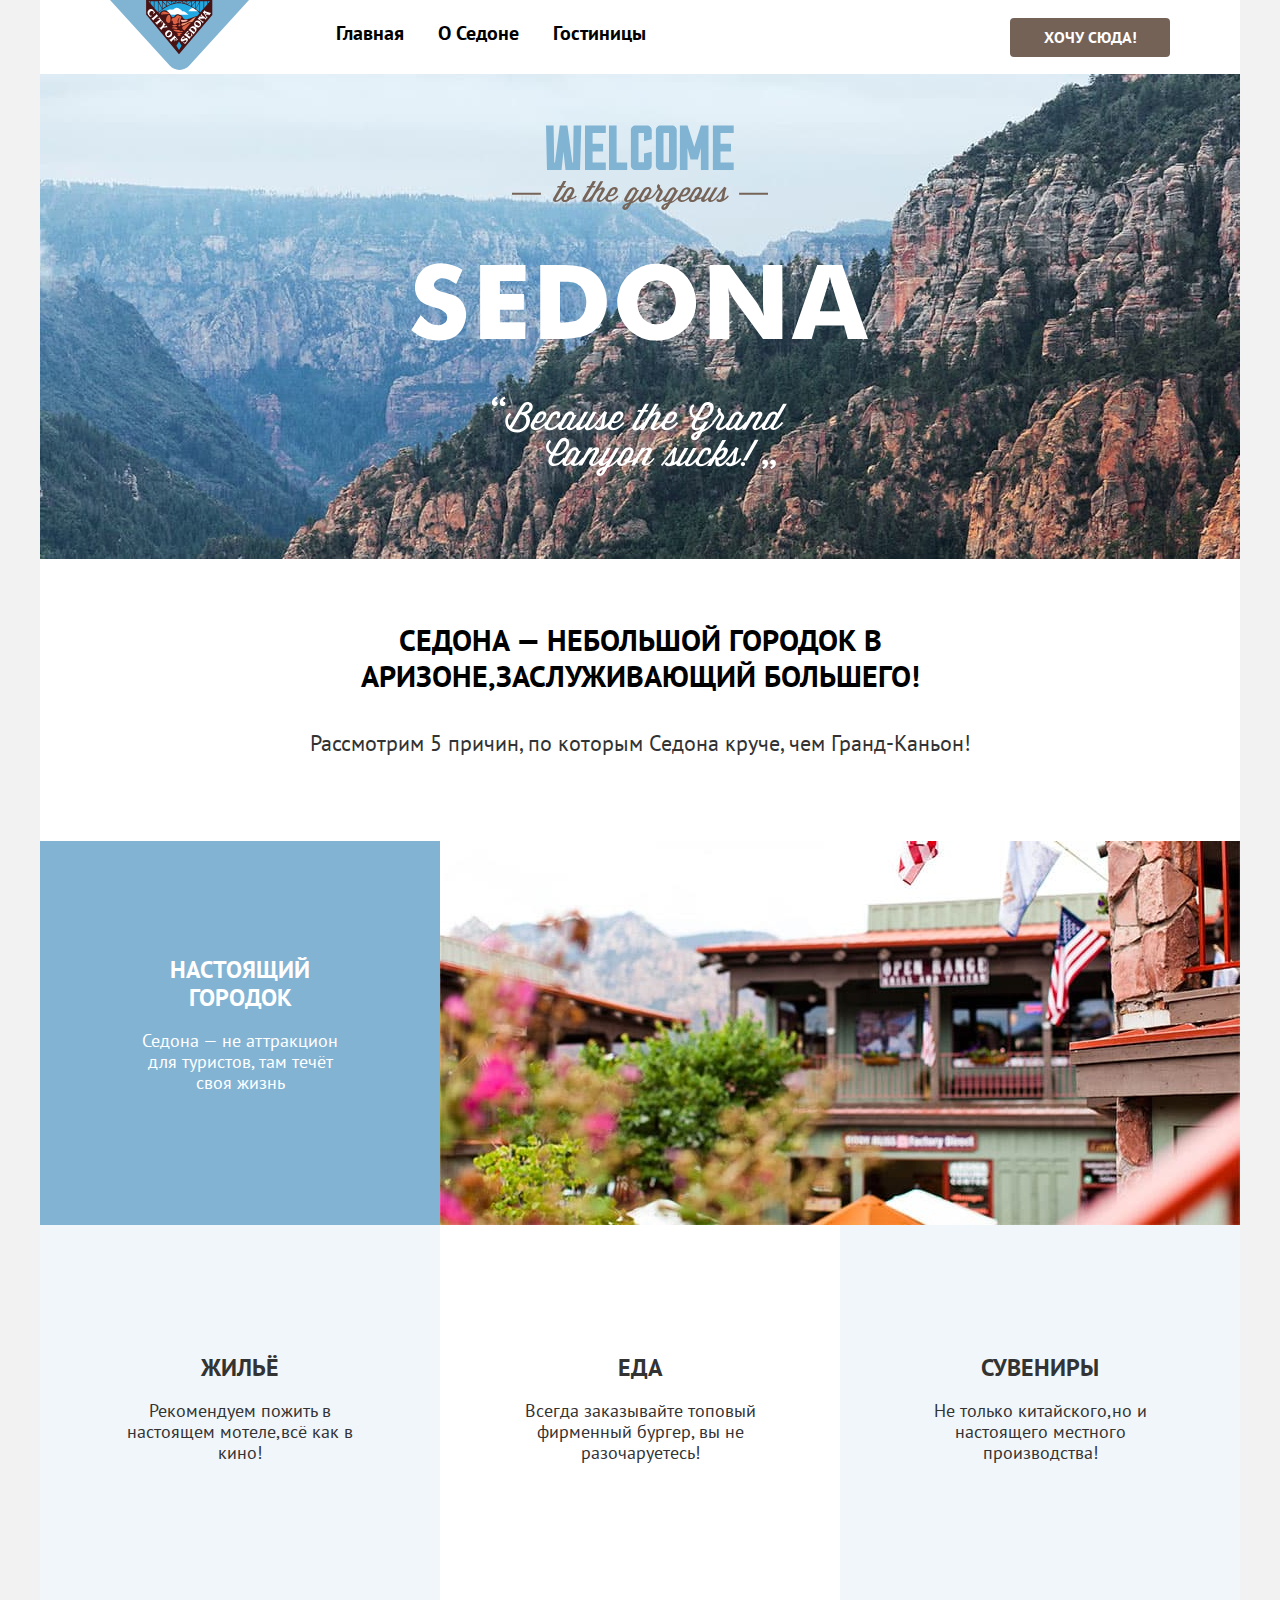
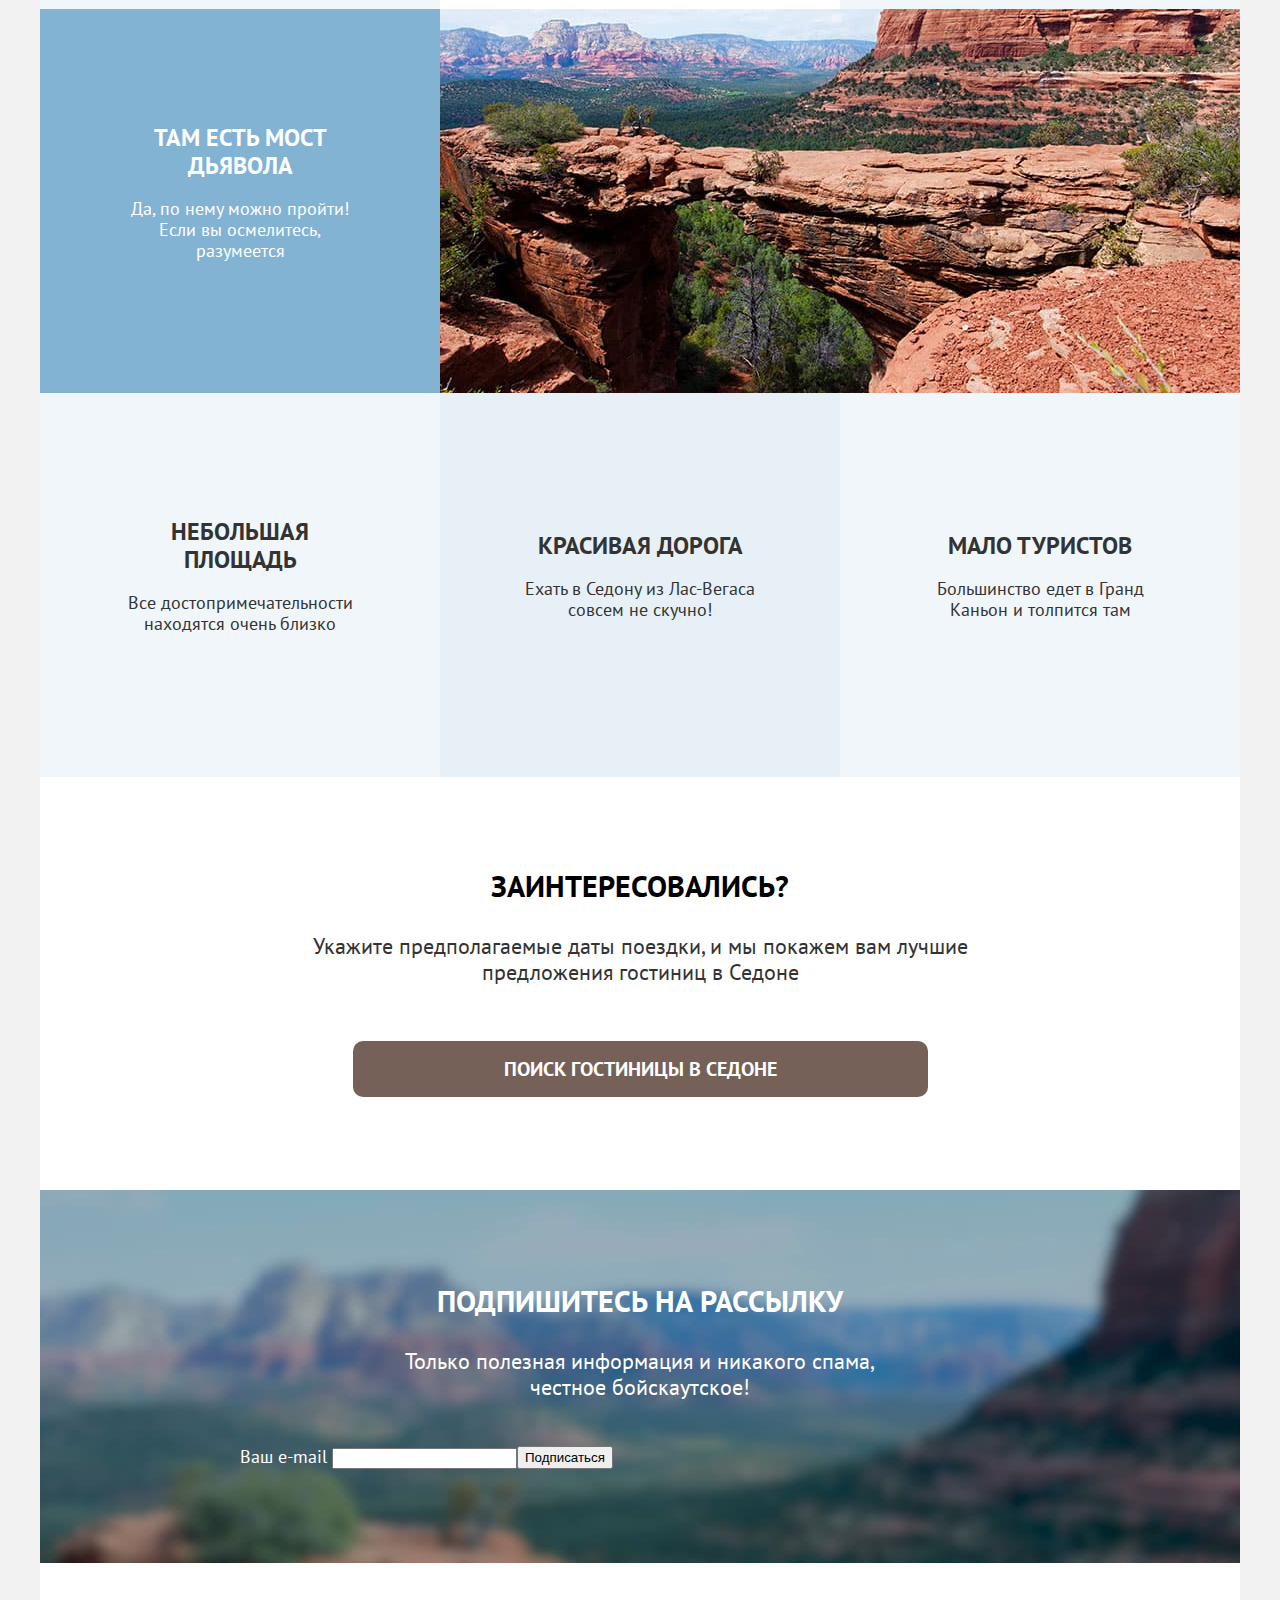
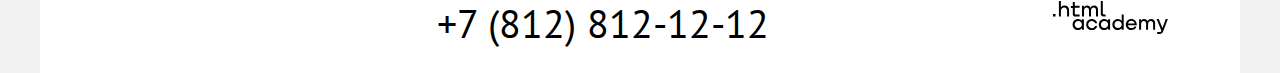
==== commit 0ae9d321: "6.17. Постройте мелкие сетки на гридах для подходящих компонентов" ====
--- a/index.html
+++ b/index.html
@@ -68,41 +68,58 @@
         </div>
         <ul class="advantages-list">
           <li class="advantages-item">
-            <h3>Настоящий городок</h3>
-            <p>Седона — не аттракцион для туристов, там течёт своя жизнь</p>
-            <img src="img/index/photo-hotel.jpg" alt="Вид города Седоны из окна" width="800" height="384">
+            <div class="text-content">
+              <h3 class="advantages-title">Настоящий городок</h3>
+              <p>Седона — не аттракцион для туристов, там течёт своя жизнь</p>
+            </div>
+            <img class="item-image" src="img/index/photo-hotel.jpg" alt="Вид города Седоны из окна" width="800"
+              height="384">
             <ul class="town-advantages-list">
               <li class="town-advantages-item">
-                <h4>Жильё</h4>
-                <p>Рекомендуем пожить в настоящем мотеле,всё как в кино!</p>
+                <div class="content">
+                  <h4 class="advantages-title">Жильё</h4>
+                  <p>Рекомендуем пожить в настоящем мотеле,всё как в кино!</p>
+                </div>
+              </li>
+              <li class="town-advantages-item meal">
+                <div class="content">
+                  <h4 class="advantages-title">Еда</h4>
+                  <p>Всегда заказывайте топовый фирменный бургер, вы не разочаруетесь!</p>
+                </div>
               </li>
               <li class="town-advantages-item">
-                <h4>Еда</h4>
-                <p>Всегда заказывайте топовый фирменный бургер, вы не разочаруетесь!</p>
-              </li>
-              <li class="town-advantages-item">
-                <h4>Сувениры</h4>
-                <p>Не только китайского,но и настоящего местного производства!</p>
+                <div class="content">
+                  <h4 class="advantages-title">Сувениры</h4>
+                  <p>Не только китайского,но и настоящего местного производства!</p>
+                </div>
               </li>
             </ul>
           </li>
           <li class="advantages-item">
-            <h3>Там есть мост дьявола</h3>
-            <p>Да, по нему можно пройти! Если вы осмелитесь, разумеется</p>
-            <img src="img/index/photo-bridge.jpg"
+            <div class="text-content">
+              <h3 class="advantages-title">Там есть мост дьявола</h3>
+              <p>Да, по нему можно пройти! Если вы осмелитесь, разумеется</p>
+            </div>
+            <img class="item-image" src="img/index/photo-bridge.jpg"
               alt="Фотография Моста Дьявола: природного каменного моста между скалами" width="800" height="384">
             <ul class="bridge-advantages-list">
               <li class="bridge-advantages-item">
-                <h4>Небольшая площадь</h4>
-                <p>Все достопримечательности находятся очень близко</p>
+                <div class="content">
+                  <h4 class="advantages-title">Небольшая площадь</h4>
+                  <p>Все достопримечательности находятся очень близко</p>
+                </div>
+              </li>
+              <li class="bridge-advantages-item road">
+                <div class="content">
+                  <h4 class="advantages-title">Красивая дорога</h4>
+                  <p>Ехать в Седону из Лас-Вегаса совсем не скучно!</p>
+                </div>
               </li>
               <li class="bridge-advantages-item">
-                <h4>Красивая дорога</h4>
-                <p>Ехать в Седону из Лас-Вегаса совсем не скучно!</p>
-              </li>
-              <li class="bridge-advantages-item">
-                <h4>Мало туристов</h4>
-                <p>Большинство едет в Гранд Каньон и толпится там</p>
+                <div class="content">
+                  <h4 class="advantages-title">Мало туристов</h4>
+                  <p>Большинство едет в Гранд Каньон и толпится там</p>
+                </div>
               </li>
             </ul>
           </li>
--- a/css/style.css
+++ b/css/style.css
@@ -171,7 +171,9 @@
 
 .wellcome-image {
   display: block;
-
+  object-fit: cover;
+  width:100%;
+  height: 100%;
 }
 /* Advantages */
 
@@ -193,7 +195,68 @@
 .town-advantages-list,
 .bridge-advantages-list {
   margin: 0;
-  list-style-type: none;
+  padding: 0;
+  list-style-type: none;
+}
+
+.advantages-item {
+  display: grid;
+  grid-template-columns: repeat(3,1fr);
+  background-color: #83B3D3;
+}
+
+.text-content {
+  width: 220px;
+  margin: auto;
+  display: flex;
+  flex-direction: column;
+  color: #ffffff;
+}
+
+.advantages-title {
+  margin: 0;
+  font-size: 24px;
+  line-height: 28px;
+  text-transform: uppercase;
+}
+
+.item-image {
+  display: block;
+  grid-column: span 2;
+  object-fit: cover;
+  width: 100%;
+  height: 100%;
+}
+
+.town-advantages-list,
+.bridge-advantages-list {
+  grid-column: 1/-1;
+  display: grid;
+  grid-template-columns: repeat(3,1fr);
+}
+
+
+.bridge-advantages-item,
+.town-advantages-item{
+  background-color: #F0F6FA;
+  display: flex;
+  min-width: 400px;
+  min-height: 384px;
+}
+
+.content {
+  width: 250px;
+  display: flex;
+  flex-direction: column;
+  margin: auto;
+}
+
+.meal{
+  background-color:#FFFFFF;
+}
+
+.road {
+ background-color: #E6F0F6;
 }
 
 /* Search-hotel  */
@@ -284,6 +347,7 @@
 
 .copyright-image {
   display: block;
+  object-fit: cover;
 }
 
 /* Catalog */
@@ -369,15 +433,73 @@
 
 /* Sorted-cards */
 
+.cards-list {
+  margin: 0;
+  padding: 0;
+  margin-bottom: 34px;
+  list-style-type: none;
+  display: grid;
+  grid-template-columns: repeat(3,1fr);
+  gap: 10px 18px;
+}
+
+.cards-item {
+  padding: 20px;
+  display: flex;
+  flex-direction: column;
+}
+
+.cards-item figure {
+  margin: 0;
+}
+
+.card-image {
+  display: block;
+  margin-bottom: 16px;
+  object-fit: cover;
+  width: 100%;
+  height: 100%;
+}
+
 .card-title {
   font-weight: 700;
   font-size: 24px;
   line-height: 31px;
-}
-
-.cards-list {
-  margin-bottom: 34px;
-  list-style-type: none;
+  text-align: left;
+  margin-bottom: 16px;
+}
+
+.card-info,
+.card-btn {
+  margin-bottom: 16px;
+}
+
+.card-info,
+.card-btn ,
+.card-rating {
+  display: flex;
+}
+
+.type-of-housing {
+  min-width: 133px;
+  margin-right: 25px;
+  text-align: left;
+}
+
+.cost-housing {
+  text-align: left;
+}
+
+.btn-card-more {
+  min-width: 133px;
+  padding-top: 9px;
+  padding-bottom: 10px;
+  margin-right: 26px;
+}
+
+.btn-to-favourites,
+.btn-in-favourites {
+  min-width: 140px;
 }
 
 .btn-wrapper {
@@ -393,7 +515,10 @@
   border-radius: 4px;
 }
 
-
+.housing-rating {
+  min-width: 160px;
+  margin-left: auto;
+}
 /* Pagination */
 
 .pagination-wrapper {
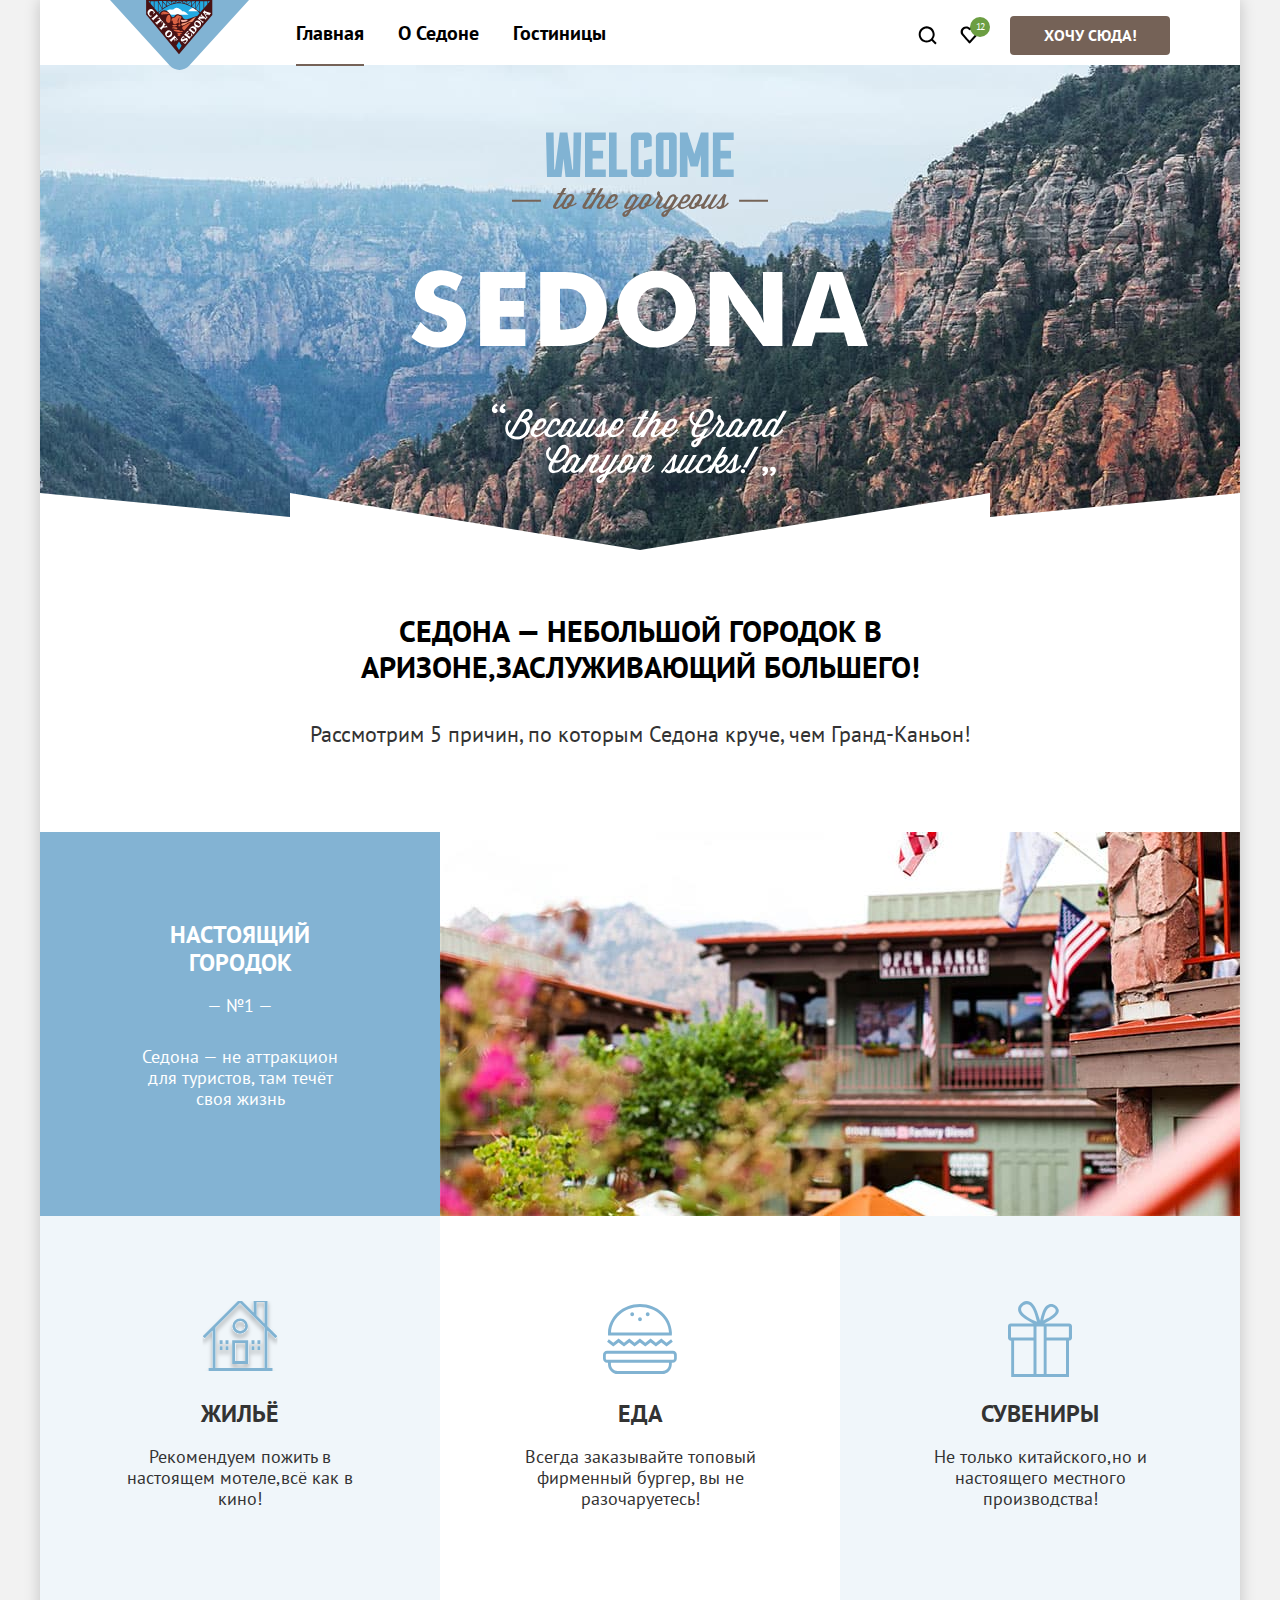
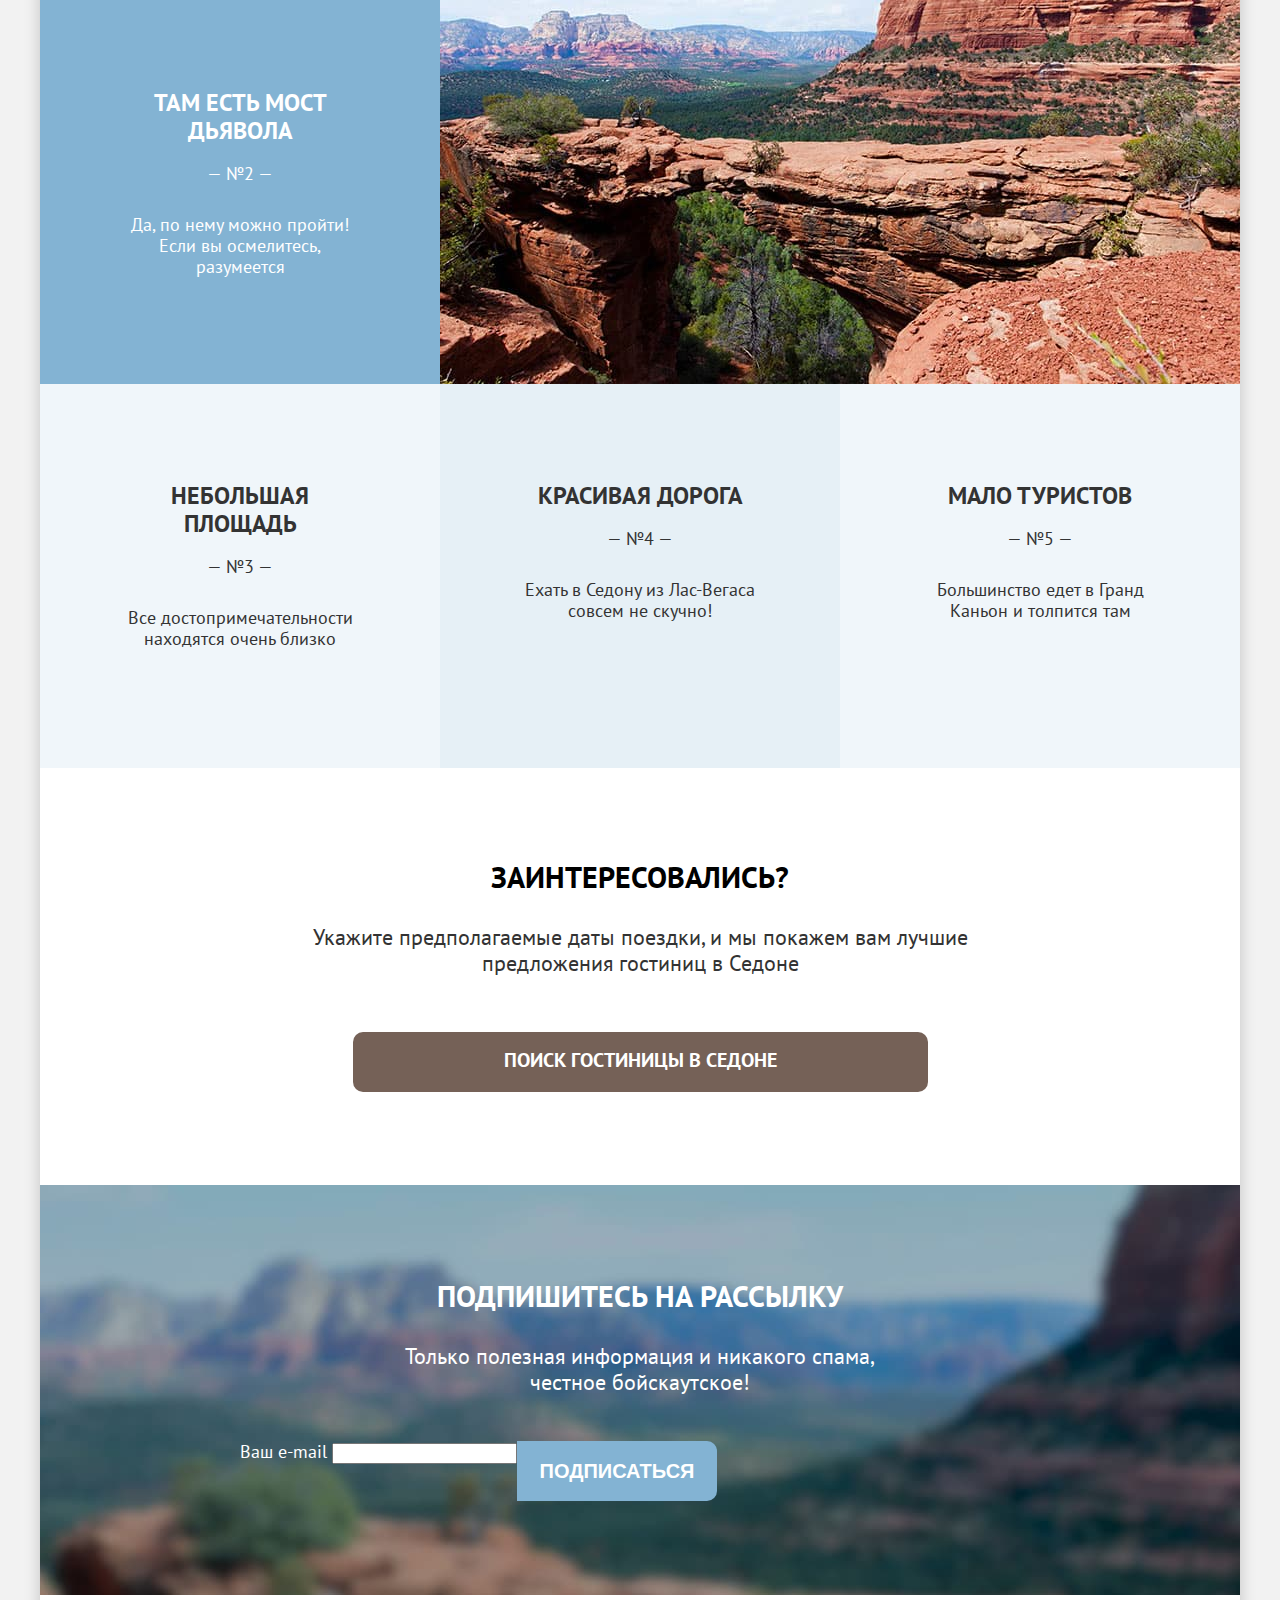
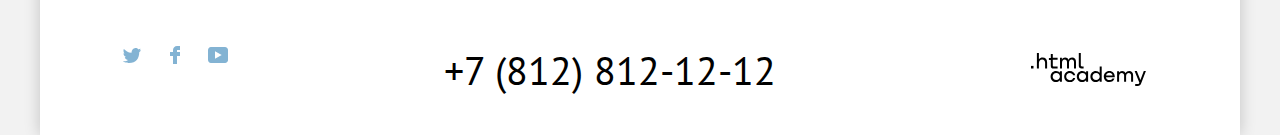
==== commit 662fb378: "Декоративные элементы" ====
--- a/index.html
+++ b/index.html
@@ -9,175 +9,247 @@
 
 <body class="page-body">
 
-  <div class="page-container">
-
-    <!-- Хедер -->
-
-    <header class="page-header">
-      <nav class="header-nav">
-        <a class="logo-link">
-          <img src="img/index/logo-of-sedona.svg" alt="Герб города Седона" width="139" height="70">
-        </a>
-        <ul class="site-menu">
-          <li class="site-menu-item">
-            <a href="#" class="site-menu-link" aria-current="page">Главная</a>
-          </li>
-          <li class="site-menu-item">
-            <a href="" class="site-menu-link">О Седоне</a>
-          </li>
-          <li class="site-menu-item">
-            <a href="catalog.html" class="site-menu-link">Гостиницы</a>
-          </li>
-        </ul>
-        <ul class="user-list">
-          <li class="user-item">
-            <a href="" class="user-link">
-              <span class="visually-hidden">Поиск гостиницы</span>
-            </a>
-          </li>
-          <li class="user-item">
-            <a href="" class="user-link">
-              <span class="visually-hidden">Избранные гостиницы</span>
-            </a>
-          </li>
-          <li class="user-item">
-            <a href="" class="btn user-link">
-              Хочу сюда!
-            </a>
-          </li>
-        </ul>
-      </nav>
-    </header>
-
-    <!-- Мэйн -->
-
-    <main class="main-index main-container">
-      <h1 class="visually-hidden">Путешествие в Седону</h1>
-      <section class="wellcome">
-        <h2 class="visually-hidden">
-          Добро пожаловать в Седону!
-        </h2>
-        <img class="wellcome-image" src="img/index/welcome.svg" alt="Добро пожаловать в Седону!" width="458"
-          height="352">
-      </section>
-      <section class="advantages">
-        <div class="section-wrapper">
-          <h2 class="visually-hidden">Преимущества путешествия в Седону</h2>
-          <p class="section-title">Седона — небольшой городок в Аризоне,заслуживающий большего!</p>
-          <p class="advantages-desk">Рассмотрим 5 причин, по которым Седона круче, чем Гранд-Каньон!</p>
-        </div>
-        <ul class="advantages-list">
-          <li class="advantages-item">
-            <div class="text-content">
-              <h3 class="advantages-title">Настоящий городок</h3>
-              <p>Седона — не аттракцион для туристов, там течёт своя жизнь</p>
-            </div>
-            <img class="item-image" src="img/index/photo-hotel.jpg" alt="Вид города Седоны из окна" width="800"
-              height="384">
-            <ul class="town-advantages-list">
-              <li class="town-advantages-item">
-                <div class="content">
-                  <h4 class="advantages-title">Жильё</h4>
-                  <p>Рекомендуем пожить в настоящем мотеле,всё как в кино!</p>
-                </div>
-              </li>
-              <li class="town-advantages-item meal">
-                <div class="content">
-                  <h4 class="advantages-title">Еда</h4>
-                  <p>Всегда заказывайте топовый фирменный бургер, вы не разочаруетесь!</p>
-                </div>
-              </li>
-              <li class="town-advantages-item">
-                <div class="content">
-                  <h4 class="advantages-title">Сувениры</h4>
-                  <p>Не только китайского,но и настоящего местного производства!</p>
-                </div>
-              </li>
-            </ul>
-          </li>
-          <li class="advantages-item">
-            <div class="text-content">
-              <h3 class="advantages-title">Там есть мост дьявола</h3>
-              <p>Да, по нему можно пройти! Если вы осмелитесь, разумеется</p>
-            </div>
-            <img class="item-image" src="img/index/photo-bridge.jpg"
-              alt="Фотография Моста Дьявола: природного каменного моста между скалами" width="800" height="384">
-            <ul class="bridge-advantages-list">
-              <li class="bridge-advantages-item">
-                <div class="content">
-                  <h4 class="advantages-title">Небольшая площадь</h4>
-                  <p>Все достопримечательности находятся очень близко</p>
-                </div>
-              </li>
-              <li class="bridge-advantages-item road">
-                <div class="content">
-                  <h4 class="advantages-title">Красивая дорога</h4>
-                  <p>Ехать в Седону из Лас-Вегаса совсем не скучно!</p>
-                </div>
-              </li>
-              <li class="bridge-advantages-item">
-                <div class="content">
-                  <h4 class="advantages-title">Мало туристов</h4>
-                  <p>Большинство едет в Гранд Каньон и толпится там</p>
-                </div>
-              </li>
-            </ul>
-          </li>
-        </ul>
-      </section>
-      <section class="search-hotel">
-        <div class="section-wrapper">
-          <h2 class="visually-hidden">Поиск гостиницы в Седоне</h2>
-          <p class="section-title">
-            Заинтересовались?
-          </p>
-          <p class="search-hotel-desk">Укажите предполагаемые даты поездки,
-            и мы покажем вам лучшие предложения гостиниц в Седоне</p>
-          <a href="#" class="search-hotel-button button">ПОИСК ГОСТИНИЦЫ В седоне</a>
-        </div>
-      </section>
-      <section class="subscribe index-subscribe">
-        <div class="container subscribe-container">
-          <h2 class=" section-title">Подпишитесь на рассылку</h2>
-          <p class="subscribe-desk">Только полезная информация и никакого спама,<br>
-            честное бойскаутское!</p>
-          <form class="subscribe-form" action="https://echo.htmlacademy.ru/courses" method="post">
-            <label for="subscribe-email">Ваш e-mail
-              <input type="email" name="subscribe-email" id="subscribe-email">
-            </label>
-            <input class="subscribe-submit" type="submit" value="Подписаться">
-          </form>
-        </div>
-      </section>
-    </main>
-
-    <!-- Футер -->
-
-    <footer class="page-footer">
-      <div class="wrapper footer-wrapper">
-        <ul class="footer-social">
-          <li class="social-item"><a href="https://twitter.com/htmlacademy_ru" class="social-link">
-              <span class="visually-hidden">Twitter</span></a>
-          </li>
-          <li class="social-item"><a href="https://www.facebook.com/htmlacademy" class="social-link">
-              <span class="visually-hidden">Facebook</span>
-            </a>
-          </li>
-          <li class="social-item">
-            <a href="https://www.youtube.com/c/HTMLAcademyRUS" class="social-link">
-              <span class="visually-hidden">Youtube</span>
-            </a>
-          </li>
-        </ul>
-        <a class="number" href="tel:+78128121212">+7 (812) 812-12-12</a>
-        <a class="copyright-link" href="https://htmlacademy.ru/">
-          <img class="copyright-image" src="img/index/footer-logo-htmlacademy.svg" alt="Разработано HTMLAcademy"
-            width="115" height="34">
-        </a>
+  <!-- Хедер -->
+
+  <header class="page-header">
+    <nav class="header-nav">
+      <a class="logo-link" href="#">
+        <img class="logo-link-image" src="img/index/logo-of-sedona.svg" alt="Герб города Седона" width="139"
+          height="70">
+      </a>
+      <ul class="site-menu">
+        <li class="site-menu-item">
+          <a href="#" class="site-menu-link menu-link-current" aria-current="page">Главная</a>
+        </li>
+        <li class="site-menu-item">
+          <a href="" class="site-menu-link">О Седоне</a>
+        </li>
+        <li class="site-menu-item">
+          <a href="catalog.html" class="site-menu-link">Гостиницы</a>
+        </li>
+      </ul>
+      <ul class="user-list">
+        <li class="user-item">
+          <a href="" class="user-link">
+            <svg class="user-link-icon" aria-hidden="true" focusable="false" xmlns="http://www.w3.org/2000/svg"
+              width="19" height="19" fill="none" viewBox="0 0 19 19">
+              <path
+                d="m18.68 16.91-3.7-3.7c1-1.3 1.7-3 1.7-4.9 0-4.4-3.6-8-8-8s-8 3.7-8 8.1c0 4.4 3.6 8 8 8 1.8 0 3.5-.6 4.9-1.7l3.7 3.7 1.4-1.5Zm-10-2.5c-3.3 0-6-2.7-6-6s2.7-6 6-6 6 2.7 6 6-2.7 6-6 6Z" />
+            </svg>
+            <span class="visually-hidden">Поиск гостиницы</span>
+          </a>
+        </li>
+        <li class="user-item">
+          <a href="" class="user-link">
+            <svg class="user-link-icon icon-favorites" aria-hidden="true" focusable="false"
+              xmlns="http://www.w3.org/2000/svg" width="19" height="18" fill="none" viewBox="0 0 19 18">
+              <path
+                d="M9.58 17.41a.9.9 0 0 1-.8-.4c-5.4-6.1-6.7-7.5-7-7.9a5.4 5.4 0 0 1 4.4-8.7c1.3 0 2.5.5 3.5 1.3a5.46 5.46 0 0 1 9 4.1c0 1.3-.5 2.5-1.3 3.4l-7 7.9c-.2.2-.4.3-.8.3Zm-6-9.5c.3.4 3.5 4 6.1 6.9l6.2-7c.5-.5.7-1.2.7-2 0-1.8-1.5-3.3-3.3-3.3-1 0-2 .5-2.7 1.3-.3.3-.6.4-.9.4-.3 0-.6-.2-.8-.4-.7-.8-1.7-1.3-2.7-1.3-1.8 0-3.3 1.5-3.3 3.3-.1.9.3 1.6.7 2.1-.1 0-.1 0 0 0Z" />
+            </svg>
+            <span class="favorites-counter">12</span>
+            <span class="visually-hidden">Избранные гостиницы</span>
+          </a>
+        </li>
+        <li class="user-item btn-item">
+          <a href="" class="btn user-btn">
+            Хочу сюда!
+          </a>
+        </li>
+      </ul>
+    </nav>
+  </header>
+
+  <!-- Мэйн -->
+
+  <main class="main-index main-container">
+    <h1 class="visually-hidden">Путешествие в Седону</h1>
+    <section class="wellcome">
+      <h2 class="visually-hidden">
+        Добро пожаловать в Седону!
+      </h2>
+    </section>
+    <section class="advantages">
+      <div class="section-wrapper">
+        <h2 class="visually-hidden">Преимущества путешествия в Седону</h2>
+        <p class="section-title">Седона — небольшой городок в Аризоне,заслуживающий большего!</p>
+        <p class="advantages-desk">Рассмотрим 5 причин, по которым Седона круче, чем Гранд-Каньон!</p>
       </div>
-    </footer>
-
-  </div>
+      <ul class="advantages-list">
+        <li class="advantages-item">
+          <div class="text-content">
+            <h3 class="advantages-title">Настоящий городок</h3>
+            <p>Седона — не аттракцион для туристов, там течёт своя жизнь</p>
+          </div>
+          <img class="item-image" src="img/index/photo-hotel.jpg" alt="Вид города Седоны из окна" width="800"
+            height="384">
+          <ul class="town-advantages-list">
+            <li class="town-advantages-item housing">
+              <!-- <div class="content housing"> -->
+              <h4 class="town-advantages-title ">Жильё</h4>
+              <p>Рекомендуем пожить в настоящем мотеле,всё как в кино!</p>
+              <!-- </div> -->
+            </li>
+            <li class="town-advantages-item meal">
+              <!-- <div class="content meal"> -->
+              <h4 class="town-advantages-title ">Еда</h4>
+              <p>Всегда заказывайте топовый фирменный бургер, вы не разочаруетесь!</p>
+              <!-- </div> -->
+            </li>
+            <li class="town-advantages-item souvenirs">
+              <!-- <div class="content souvenirs"> -->
+              <h4 class="town-advantages-title">Сувениры</h4>
+              <p>Не только китайского,но и настоящего местного производства!</p>
+              <!-- </div> -->
+            </li>
+          </ul>
+        </li>
+        <li class="advantages-item">
+          <div class="text-content">
+            <h3 class="advantages-title">Там есть мост дьявола</h3>
+            <p>Да, по нему можно пройти! Если вы осмелитесь, разумеется</p>
+          </div>
+          <img class="item-image" src="img/index/photo-bridge.jpg"
+            alt="Фотография Моста Дьявола: природного каменного моста между скалами" width="800" height="384">
+          <ul class="bridge-advantages-list">
+            <li class="bridge-advantages-item">
+              <!-- <div class="content"> -->
+              <h4 class="bridge-advantages-title">Небольшая площадь</h4>
+              <p>Все достопримечательности находятся очень близко</p>
+              <!-- </div> -->
+            </li>
+            <li class="bridge-advantages-item road">
+              <!-- <div class="content"> -->
+              <h4 class="bridge-advantages-title">Красивая дорога</h4>
+              <p>Ехать в Седону из Лас-Вегаса совсем не скучно!</p>
+              <!-- </div> -->
+            </li>
+            <li class="bridge-advantages-item">
+              <!-- <div class="content"> -->
+              <h4 class="bridge-advantages-title">Мало туристов</h4>
+              <p>Большинство едет в Гранд Каньон и толпится там</p>
+              <!-- </div> -->
+            </li>
+          </ul>
+        </li>
+      </ul>
+    </section>
+    <section class="search-hotel">
+      <div class="section-wrapper">
+        <h2 class="visually-hidden">Поиск гостиницы в Седоне</h2>
+        <p class="section-title">
+          Заинтересовались?
+        </p>
+        <p class="search-hotel-desk">Укажите предполагаемые даты поездки,
+          и мы покажем вам лучшие предложения гостиниц в Седоне</p>
+        <a href="#" class="btn btn-large search-hotel-btn">ПОИСК ГОСТИНИЦЫ В седоне</a>
+      </div>
+    </section>
+    <section class="subscribe index-subscribe">
+      <div class="container subscribe-container">
+        <h2 class=" section-title">Подпишитесь на рассылку</h2>
+        <p class="subscribe-desk">Только полезная информация и никакого спама,<br>
+          честное бойскаутское!</p>
+        <form class="subscribe-form" action="https://echo.htmlacademy.ru/courses" method="post">
+          <label for="subscribe-email">Ваш e-mail
+            <input type="email" name="subscribe-email" id="subscribe-email">
+          </label>
+          <input class="subscribe-submit btn btn-large" type="submit" value="Подписаться">
+        </form>
+      </div>
+    </section>
+  </main>
+
+  <!-- Футер -->
+
+  <footer class="page-footer">
+    <div class="wrapper footer-wrapper">
+      <ul class="footer-social">
+        <li class="social-item">
+          <a href="https://twitter.com/htmlacademy_ru" class="social-link">
+            <svg class="social-icon" width="18" height="15" viewBox="0 0 18 15" fill="none"
+              xmlns="http://www.w3.org/2000/svg">
+              <g clip-path="url(#clip0_118727_67)">
+                <path
+                  d="M11.6 0.200056C13.4 -0.299944 14.8 0.500056 15.4 1.40006C16.1 1.20006 16.8 0.900056 17.5 0.700056C17.5 1.60006 16.9 2.20006 16.6 2.50006C17.3 2.60006 18 1.90006 18 1.90006C17.8 2.90006 16.9 3.70006 16.3 3.90006C16.1 10.7001 13 15.1001 5.7 15.0001C5.1 15.0001 5.8 15.0001 5.2 15.0001C4.8 15.0001 0.8 14.5001 0 13.1001C2.4 13.3001 4.1 12.7001 5 11.9001C4 11.6001 2.1 11.5001 1.8 9.00006C2.2 9.10006 2.4 9.20006 3.1 9.10006C1.8 8.30006 0.4 7.50006 0.5 5.30006C0.8 5.60006 1.6 5.80006 1.9 5.80006C1.1 5.60006 -0.2 2.50006 0.9 0.900056C2.8 2.80006 4.9 4.50006 8.5 4.70006C8.7 2.30006 9.7 0.800056 11.6 0.200056Z" />
+              </g>
+              <defs>
+                <clipPath id="clip0_118727_67">
+                  <rect width="18" height="15" fill="white" />
+                </clipPath>
+              </defs>
+            </svg>
+
+            <span class="visually-hidden">Twitter</span>
+          </a>
+        </li>
+        <li class="social-item">
+          <a href="https://www.facebook.com/htmlacademy" class="social-link">
+            <svg class="social-icon" aria-hidden="true" focusable="false" width="10" height="18" viewBox="0 0 10 18"
+              fill="none" xmlns="http://www.w3.org/2000/svg">
+              <g clip-path="url(#clip0_18711_1504)">
+                <path d="M7 0C4.8 0 3 1.8 3 4V6H0V10H3V18H7V10H10V6H7V4H10V0H7Z" />
+              </g>
+              <defs>
+                <clipPath id="clip0_18711_1504">
+                  <rect width="10" height="18" fill="white" />
+                </clipPath>
+              </defs>
+            </svg>
+            <span class="visually-hidden">Facebook</span>
+          </a>
+        </li>
+        <li class="social-item">
+          <a href="https://www.youtube.com/c/HTMLAcademyRUS" class="social-link">
+            <svg class="social-icon" aria-hidden="true" focusable="false" width="20" height="16" viewBox="0 0 20 16"
+              fill="none" xmlns="http://www.w3.org/2000/svg">
+              <g clip-path="url(#clip0_18711_1528)">
+                <path
+                  d="M17 0H2.9C1.2 0 0 1.5 0 3.2V12.7C0 14.5 1.2 16 2.9 16H17.2C18.7 16 20.1 14.5 20.1 12.8V3.2C19.9 1.5 18.7 0 17 0ZM7 11.8V4.2L13.7 8L7 11.8Z" />
+              </g>
+              <defs>
+                <clipPath id="clip0_18711_1528">
+                  <rect width="20" height="16" fill="white" />
+                </clipPath>
+              </defs>
+            </svg>
+            <span class="visually-hidden">Youtube</span>
+          </a>
+        </li>
+      </ul>
+      <a class="number" href="tel:+78128121212">+7 (812) 812-12-12</a>
+      <a class="copyright-link" href="https://htmlacademy.ru/">
+        <span class="visually-hidden">Разработано HTML Academy</span>
+        <svg class="copyright-icon" aria-hidden="true" focusable="false" width="115" height="34" viewBox="0 0 115 34"
+          fill="none" xmlns="http://www.w3.org/2000/svg">
+          <path d="M0 12.8999V15.4999H2.5V12.8999H0Z" />
+          <path
+            d="M11.5999 4.5C9.9999 4.5 8.7999 5.2 7.9999 6.2H7.8999V0H5.8999V15.5H7.8999V10.2C7.8999 8.1 9.1999 6.6 11.1999 6.6C12.9999 6.6 14.0999 8 14.0999 9.8V15.5H16.0999V9.4C16.1999 6.4 14.2999 4.5 11.5999 4.5Z" />
+          <path
+            d="M26.5999 4.8001H21.7999V1.1001H19.7999V4.9001H17.8999V6.9001H19.7999V12.9001C19.7999 14.6001 20.7999 15.6001 22.4999 15.6001H26.5999V13.6001H22.8999C22.1999 13.6001 21.7999 13.2001 21.7999 12.5001V6.8001H26.5999V4.8001Z" />
+          <path
+            d="M41.1 4.6001C39.5 4.6001 38.2 5.4001 37.6 6.7001H37.5C36.9 5.5001 35.7 4.6001 34.1 4.6001C32.7 4.6001 31.6 5.4001 31 6.4001H30.9V4.8001H29V15.4001H31V10.0001C31 8.0001 32 6.5001 33.6 6.5001C35.1 6.5001 36 7.5001 36 9.1001V15.4001H38V9.8001C38 7.4001 39.4 6.5001 40.6 6.5001C42.1 6.5001 43 7.5001 43 9.1001V15.4001H45V8.9001C45.1 6.4001 43.6 4.6001 41.1 4.6001Z" />
+          <path
+            d="M47.8 12.7C47.8 14.4 48.8 15.4 50.6 15.4H52.6V13.4H50.9001C50.2001 13.4 49.8 13 49.8 12.3V0H47.8V12.7Z" />
+          <path
+            d="M28.9001 19.6999C28.0001 18.5999 26.7001 17.8999 25.0001 17.8999C21.9001 17.8999 19.6001 20.1999 19.6001 23.4999C19.6001 26.7999 21.9001 29.0999 25.0001 29.0999C26.8001 29.0999 28.0001 28.2999 28.8001 27.1999H28.9001V28.7999H30.9001V18.1999H28.9001V19.6999ZM25.3001 27.0999C23.1001 27.0999 21.7001 25.4999 21.7001 23.4999C21.7001 21.4999 23.1001 19.8999 25.3001 19.8999C27.5001 19.8999 28.9001 21.4999 28.9001 23.4999C28.9001 25.3999 27.5001 27.0999 25.3001 27.0999Z" />
+          <path
+            d="M44.2 21.9999C43.7 19.5999 41.5999 17.8999 38.7999 17.8999C35.3999 17.8999 33.2 20.3999 33.2 23.4999C33.2 26.5999 35.3999 29.0999 38.7999 29.0999C41.5999 29.0999 43.7 27.2999 44.2 24.8999H42.0999C41.6999 26.1999 40.3999 27.1999 38.7999 27.1999C36.5999 27.1999 35.2 25.5999 35.2 23.5999C35.2 21.5999 36.5999 19.9999 38.7999 19.9999C40.3999 19.9999 41.5999 20.9999 42.0999 22.1999H44.2V21.9999Z" />
+          <path
+            d="M55.1 19.6999C54.2 18.5999 52.9001 17.8999 51.2001 17.8999C48.1001 17.8999 45.8 20.1999 45.8 23.4999C45.8 26.7999 48.1001 29.0999 51.2001 29.0999C53.0001 29.0999 54.2 28.2999 55 27.1999H55.1V28.7999H57.1V18.1999H55.1V19.6999ZM51.5 27.0999C49.3 27.0999 47.9001 25.4999 47.9001 23.4999C47.9001 21.4999 49.3 19.8999 51.5 19.8999C53.7 19.8999 55.1 21.4999 55.1 23.4999C55.1 25.3999 53.6 27.0999 51.5 27.0999Z" />
+          <path
+            d="M68.6999 19.7999C67.7999 18.6999 66.4999 17.8999 64.7999 17.8999C61.6999 17.8999 59.3999 20.1999 59.3999 23.4999C59.3999 26.7999 61.5999 29.0999 64.7999 29.0999C66.4999 29.0999 67.7999 28.2999 68.5999 27.2999H68.6999V28.7999H70.6999V13.3999H68.6999V19.7999ZM65.0999 27.0999C62.8999 27.0999 61.4999 25.4999 61.4999 23.4999C61.4999 21.4999 62.8999 19.8999 65.0999 19.8999C67.2999 19.8999 68.6999 21.4999 68.6999 23.4999C68.5999 25.4999 67.1999 27.0999 65.0999 27.0999Z" />
+          <path
+            d="M78.3 17.8999C75 17.8999 72.8 20.3999 72.8 23.4999C72.8 26.4999 74.9 29.0999 78.3 29.0999C80.8 29.0999 82.8 27.7999 83.5 25.4999H81.4C80.9 26.4999 79.8 27.0999 78.4 27.0999C76.5 27.0999 75.1 25.7999 75 24.1999H83.8C84 20.5999 81.8 17.8999 78.3 17.8999ZM78.3 19.7999C80 19.7999 81.3 20.7999 81.6 22.3999H75.1C75.4 20.8999 76.6 19.7999 78.3 19.7999Z" />
+          <path
+            d="M98.2001 17.8999C96.6001 17.8999 95.3001 18.6999 94.6001 19.8999H94.5001C93.9001 18.6999 92.7001 17.8999 91.1001 17.8999C89.7001 17.8999 88.6001 18.5999 88.0001 19.6999V18.1999H86.1001V28.7999H88.1001V23.3999C88.1001 21.3999 89.1001 19.9999 90.7001 19.8999C92.2001 19.8999 93.1001 20.8999 93.1001 22.4999V28.7999H95.1001V23.1999C95.1001 20.7999 96.5001 19.8999 97.7001 19.8999C99.2001 19.8999 100.1 20.8999 100.1 22.4999V28.7999H102.1V22.2999C102.2 19.6999 100.7 17.8999 98.2001 17.8999Z" />
+          <path
+            d="M109.4 27.0001L105.8 18.1001H103.6L108.4 29.7001C108.1 30.6001 107.7 30.9001 106.7 30.9001H104.2V32.9001H106.7C108.5 32.9001 109.5 32.1001 110.2 30.3001L114.9 18.1001H112.8L109.4 27.0001Z" />
+        </svg>
+
+      </a>
+    </div>
+  </footer>
+
 
 </body>
 
--- a/css/style.css
+++ b/css/style.css
@@ -34,28 +34,25 @@
 
 .page {
   height: 100%;
+  background-color: #F2F2F2;
 }
 
 .page-body {
   margin: 0 auto;
-  height: 100%;
-  width: 1280px;
+  min-height: 100%;
   font-family: "PT Sans", sans-serif;
   font-size: 18px;
   line-height: 21px;
   color: #333333;
-  background-color: #F2F2F2;
   text-align: center;
-}
-
-.page-container {
   display: flex;
   flex-direction: column;
-  min-height: 100%;
   margin: 0 auto;
   width: 1200px;
   background-color: #ffffff;
-}
+  box-shadow: 0 0 15px 0 rgba(0, 0, 0, 0.2);
+}
+
 
 .wrapper {
   width: 1056px;
@@ -81,32 +78,48 @@
   text-transform: uppercase;
 }
 
+
 .btn {
   display: inline-block;
+  border: none;
   font-size: 16px;
   font-weight: 700;
   line-height: 21px;
   color: #FFFFFF;
-  background-color: #756257;
+  background-color: #83B3D3;;
   text-transform: uppercase;
   text-decoration: none;
-}
-
-.button {
-  display: inline-block;
+  cursor:pointer;
+  outline: none;
+  border-radius: 4px;
+}
+
+/* .btn:hover {
+  background-color: #68a2ca;
+}
+
+.btn:focus {
+  background-color: #68a2ca;
+  border: 3px solid #756257;
+}
+
+.btn:active {
+  color: rgba(117, 98, 87, 0.3);
+} */
+
+.btn-large {
   font-size: 20px;
-  font-weight: 700;
   line-height: 26px;
   color: #FFFFFF;
-  background-color:  #83B3D3;
-  text-transform: uppercase;
-  text-decoration: none;
+  border-radius: 10px;
 }
 
 /* Header */
 
 .page-header {
   padding: 0 70px;
+  margin-bottom: -5px;
+  z-index: 1;
 }
 
 .header-nav {
@@ -114,9 +127,28 @@
 }
 
 .logo-link {
+  width: 139px;
+  height: 70px;
+  margin: 0;
+  margin-right: 30px;
+  padding: 0;
+  cursor: pointer;
+}
+
+.logo-link:hover {
+  opacity: 0.6;
+}
+
+.logo-link:focus {
+  opacity: 0.8;
+}
+
+.logo-link:active {
+  opacity: 0.3;
+}
+
+.logo-link-image {
   display: block;
-  margin: 0;
-  margin-right: 30px;
 }
 
 .site-menu {
@@ -124,17 +156,45 @@
   flex-wrap: wrap;
   list-style-type: none;
   margin: 0;
+  padding: 0;
   max-width: 500px;
+}
+
+.site-menu-item {
+  padding: 0 17px;
 }
 
 .site-menu-link {
   display: block;
-  padding: 20px 17px;
+  padding: 20px 0;
   font-size: 20px;
   font-weight: 700;
   line-height: 26px;
   color: #000000;
   text-decoration: none;
+  position: relative;
+}
+
+.site-menu-link:hover{
+  color :#756257;
+}
+
+.site-menu-link:focus {
+  color:inherit;
+}
+
+.site-menu-link:active {
+  color: rgba(117, 98, 87, 0.3);
+}
+
+.menu-link-current::after{
+  content: "";
+  position: absolute;
+  bottom:0;
+  left: 0;
+  width: 100%;
+  height: 2px;
+  background-color: #756257;
 }
 
 .user-list {
@@ -142,15 +202,74 @@
   flex-wrap: wrap;
   list-style-type: none;
   margin: 0;
+  padding: 0;
   max-width: 350px;
   margin-left: auto;
   align-items: center;
 }
 
 .user-link {
-  border-radius: 4px;
+  display: flex;
+  position: relative;
+  align-items: center;
+  justify-content: center;
+  width: 42px;
+  height: 66px;
+}
+
+.user-link-icon {
+  fill: #000000;
+}
+
+.user-link:hover .user-link-icon{
+  fill: #756257;
+}
+
+.user-link:focus .user-link-icon{
+  fill:#000000;
+}
+
+.user-link:active .user-link-icon{
+  color: rgba(117, 98, 87, 0.3);
+}
+
+.favorites-counter {
+  position: absolute;
+  top:15px;
+  right:0;
+  font-size: 10px;
+  line-height: 13px;
+  letter-spacing: -0.1em;
+  text-decoration: none;
+  color:#ffffff;
+  width: 20px;
+  height: 20px;
+  padding-top: 3px;
+  border-radius: 10px;
+  background-color: #6c9e42;
+}
+
+.user-item:nth-child(2) {
+  margin-right: 20px;
+}
+
+.user-btn {
   padding: 9px 15px;
   min-width: 160px;
+  background-color:#756257;
+}
+
+.user-btn:hover{
+  background-color: #615048;
+}
+
+.user-btn:focus{
+  background-color: #615048;
+  outline: 3px solid #83b3d3;
+}
+
+.user-btn:active{
+  color:rgba(255,255,255,0.3);
 }
 
 /* Main */
@@ -162,19 +281,23 @@
 }
 
 .wellcome {
-  padding: 51px 371px 82px 371px;
-  background-color: #dbe9f2;
-  background-image: url('/img/index/index-background-wellcome.jpg');
-  background-repeat: no-repeat;
-  background-size: auto;
-}
-
-.wellcome-image {
-  display: block;
-  object-fit: cover;
-  width:100%;
-  height: 100%;
-}
+  height: 485px;
+  background-color: #83b3d3;
+  background-repeat: no-repeat;
+  background-position:
+  50% 50%,
+  50% 100%,
+  50% 50% ;
+  background-size:
+  auto auto,
+  100% auto,
+  cover;
+  background-image:
+  url("../img/index/welcome.svg"),
+  url("../img/index/divider.svg"),
+  url("../img/index/index-background-wellcome.jpg");
+}
+
 /* Advantages */
 
 .advantages {
@@ -191,6 +314,23 @@
   margin-bottom: 80px;
 }
 
+.advantages-list {
+  counter-reset: advantage;
+}
+
+.text-content > p::before,
+.bridge-advantages-item p::before {
+  counter-increment: advantage;
+  content: "— №"counter(advantage)" —";
+  display: block;
+  margin-bottom: 30px;
+}
+
+.advantages-title,
+.bridge-advantages-title {
+  margin-bottom: 30px;
+}
+
 .advantages-list,
 .town-advantages-list,
 .bridge-advantages-list {
@@ -213,7 +353,9 @@
   color: #ffffff;
 }
 
-.advantages-title {
+.advantages-title,
+.town-advantages-title,
+.bridge-advantages-title {
   margin: 0;
   font-size: 24px;
   line-height: 28px;
@@ -235,25 +377,75 @@
   grid-template-columns: repeat(3,1fr);
 }
 
-
 .bridge-advantages-item,
 .town-advantages-item{
   background-color: #F0F6FA;
   display: flex;
+  flex-direction: column;
   min-width: 400px;
   min-height: 384px;
-}
-
-.content {
-  width: 250px;
-  display: flex;
-  flex-direction: column;
-  margin: auto;
+  padding: 0 75px;
+}
+
+.town-advantages-item {
+  padding-top: 184px;
+  position: relative;
+}
+
+.bridge-advantages-item {
+  padding-top: 98px;
+}
+
+.town-advantages-item::before {
+  content: "";
+  position: absolute;
+  top: 85px;
+  left: 162px;
+  width: 76px;
+  height: 76px;
+}
+
+.housing::before {
+  background-image: url("../img/index//icon-1.svg");
+  background-position: 50% 50%;
+  background-repeat: no-repeat;
+}
+
+.meal::before {
+  background-image: url("../img/index//icon-2.svg");
+  background-position: 50% 50%;
+  background-repeat: no-repeat;
+}
+
+.souvenirs::before {
+  background-image: url("../img/index//icon-3.svg");
+  background-position: 50% 50%;
+  background-repeat: no-repeat;
+}
+
+.meal {
+  background-color:#FFFFFF;
+
+}
+
+/* .housing {
+  background-image: url('/img/index/icon-1.svg');
+  background-repeat: no-repeat;
+  background-position: 162px 89px;
 }
 
 .meal{
   background-color:#FFFFFF;
-}
+  background-image: url('/img/index/icon-2.svg');
+  background-repeat: no-repeat;
+  background-position: 162px 91px;
+}
+
+.souvenirs {
+  background-image: url('/img/index/icon-3.svg');
+  background-repeat: no-repeat;
+  background-position: 168px 85px;
+} */
 
 .road {
  background-color: #E6F0F6;
@@ -276,13 +468,26 @@
   margin-bottom: 56px;
 }
 
-.search-hotel-button {
+.search-hotel-btn {
   min-width: 575px;
-  padding-top: 15px;
-  padding-bottom: 15px;
+  height: 60px;
+  padding: 15px 0;
   background-color: #756157;
-  border-radius: 10px;
-}
+}
+
+.search-hotel-btn:hover{
+  background-color: #615048;
+}
+
+.search-hotel-btn:focus{
+  background-color: #615048;
+  outline: 3px solid #83b3d3;
+}
+
+.search-hotel-btn:active{
+  color:rgba(255,255,255,0.3);
+}
+
 /* Subscribe */
 
 .subscribe {
@@ -294,7 +499,7 @@
   padding-bottom: 94px;
   color: #ffffff;
   background-color: #46424c;
-  background-image: url('/img/index/index-background-subscribe.jpg');
+  background-image: url("../img/index/index-background-subscribe.jpg");
   background-repeat: no-repeat;
   background-size: cover;
 }
@@ -315,24 +520,73 @@
   flex-wrap: wrap;
 }
 
+.subscribe-submit {
+  border: none;
+  border-radius: 0 10px 10px 0;
+  height: 60px;
+  width: 200px;
+}
+
 /* Footer */
 
 .footer-wrapper {
   display: flex;
   justify-content: space-between;
+  padding-top: 40px;
+  padding-bottom: 30px;
 }
 
 .footer-social {
   display: flex;
   flex-wrap: wrap;
   list-style-type: none;
-  max-width: 200px;
+  margin: 0;
+  padding: 0;
+  max-width: 350px;
+}
+
+.social-item {
+  margin-right: 3px;
+}
+
+.social-link {
+  display: flex;
+  width: 40px;
+  height: 40px;
+  cursor: pointer;
+}
+
+.social-icon {
+  margin: auto;
+}
+
+.social-icon {
+  fill:#83B3D3;
+}
+
+.social-link:hover .social-icon {
+  fill:#68A2CA;
+}
+
+.social-link:focus {
+  border-radius: 10px;
+  outline: 3px solid #83b3d3;
+}
+
+.social-link:focus .social-icon {
+  fill:#68A2CA;
+}
+
+.social-link:active .social-icon {
+  fill:#68A2CA;
+  opacity: 0.3;
 }
 
 .number {
-  display: block;
-  padding-top: 40px;
-  padding-bottom: 30px;
+  display: flex;
+  align-items: center;
+  width: 361px;
+  height: 70px;
   font-size: 40px;
   color: #000000;
   line-height: 40px;
@@ -340,14 +594,52 @@
   text-decoration: none;
 }
 
+.number:hover  {
+  color:#756257;
+}
+
+.number:focus {
+  outline: 3px solid #83b3d3 ;
+  border-radius: 10px;
+  color:#756257;
+}
+
+.number:active {
+  color:#756257;
+  opacity: 0.3;
+}
+
 .copyright-link {
-  display: block;
-  align-self: center;
-}
-
-.copyright-image {
-  display: block;
-  object-fit: cover;
+  display: flex;
+  width: 160px;
+  height: 70px;
+}
+
+.copyright-icon {
+  fill: #000000;
+  margin: auto;
+}
+
+.copyright-link:hover .copyright-icon {
+  fill:#756257;
+}
+
+.copyright-link:hover .copyright-icon {
+  fill:#756257;
+}
+
+.copyright-link:focus {
+  border-radius: 10px;
+  outline: 3px solid #83b3d3 ;
+}
+
+.copyright-link:focus .copyright-icon {
+  fill:#756257;
+}
+
+.copyright-link:active .copyright-icon {
+  fill:#756257;
+  opacity: 0.3;
 }
 
 /* Catalog */
@@ -358,30 +650,76 @@
   padding-top: 35px;
   padding-bottom: 83px;
   color: #ffffff;
-  background-color: #73504A;
-  background-image: url('/img/catalog/catalog-background.jpg');
+  background-color: #6c9e42;
+  background-image: url("../img/catalog/catalog-background.jpg");
   background-repeat: no-repeat;
   background-size: cover;
 }
 
 .page-title {
   margin: 0;
+  margin-bottom: 20px;
   font-size: 60px;
   text-align: left;
 }
 
 /* Breadcrumbs */
 
+
 .breadcrumbs {
   display: flex;
   flex-wrap: wrap;
   max-width: 650px;
+  margin: 0;
+  padding: 0;
+  list-style-type: none;
+}
+
+.breadcrumbs-item:not(:last-child) {
+  padding-right: 10px;
+}
+
+.breadcrumbs-item-previous {
+  position: relative;
+}
+
+.breadcrumbs-item-previous::after {
+  content: "";
+  position: absolute;
+  background-image: url("../img/catalog/nav-link.png");
+  background-repeat: no-repeat;
+  width: 6px;
+  height: 8px;
+  top: 10px;
+  right: 0;
 }
 
 .breadcrumbs-link {
+  display: inline-block;
   font-size: 16px;
   color: #FFFFFF;
   text-decoration: none;
+  fill: #ffffff;
+  padding: 3px 8px;
+  min-height: 28px;
+  min-width: 27px;
+}
+
+.breadcrumbs-link .breadcrumbs-icon {
+  fill: #ffffff;
+}
+
+.breadcrumbs-link:hover{
+  opacity: 0.6;
+}
+
+.breadcrumbs-link:focus{
+  border: 3px solid #83b3d3;
+  border-radius: 4px;
+}
+
+.breadcrumbs-link:active{
+  opacity: 0.3;
 }
 
 /* Filter */
@@ -389,6 +727,12 @@
 .catalog-filter {
   display: flex;
   flex-wrap: wrap;
+}
+
+.catalog-filter-list{
+  margin: 0;
+  padding: 0;
+  list-style-type: none;
 }
 
 .catalog-filter-title {
@@ -406,6 +750,9 @@
   flex-direction: column;
 }
 
+.filter-submit-btn {
+  width: 160px;
+}
 /* Sorting-cards */
 
 .sorting-cards {
@@ -429,6 +776,48 @@
   margin-left: auto;
   min-width: 300px;
   list-style-type: none;
+  margin: 0;
+  padding: 0;
+  margin-left: auto;
+}
+
+.view-card-item:not(:last-child) {
+  margin-right: 8px;
+}
+
+.view-card-control {
+  display: block;
+  width: 48px;
+  height: 48px;
+  border: 2px solid #e6e6e6;
+  border-radius: 4px;
+}
+
+.view-card-control:hover,
+.view-card-control:focus {
+  border-color: #83b3d3;;
+}
+
+.view-card-control:active {
+  border-color:#000000;
+}
+
+.view-card-tile {
+  background-image: url("../img/index/variant-tile.svg");
+  background-repeat: no-repeat;
+  background-position: 50% 50%;
+}
+
+.view-card-slideshow {
+  background-image: url("../img/catalog/mode-slideshow-1.svg");
+  background-repeat: no-repeat;
+  background-position: 50% 50%;
+}
+
+.view-card-modelist {
+  background-image: url("../img/catalog/mode-list-1.svg");
+  background-repeat: no-repeat;
+  background-position: 50% 50%;
 }
 
 /* Sorted-cards */
@@ -450,23 +839,43 @@
 }
 
 .cards-item figure {
-  margin: 0;
+  display: flex;
+  flex-direction: column;
+  margin: 0;
+  margin-bottom: 16px;
+  padding: 0;
 }
 
 .card-image {
   display: block;
-  margin-bottom: 16px;
   object-fit: cover;
   width: 100%;
   height: 100%;
 }
+
+.image-link {
+  display: block;
+  margin-bottom: 16px;
+}
+
+.image-link:hover {
+  opacity: 0.6;
+}
+
+.image-link:focus {
+  border: 3px solid #83b3d3;
+}
+
+.image-link:active {
+  opacity: 0.3;
+}
+
 
 .card-title {
   font-weight: 700;
   font-size: 24px;
   line-height: 31px;
   text-align: left;
-  margin-bottom: 16px;
 }
 
 .card-info,
@@ -492,20 +901,109 @@
 
 .btn-card-more {
   min-width: 133px;
+  height: 37px;
   padding-top: 9px;
   padding-bottom: 10px;
   margin-right: 26px;
+  background-color: #756257;
+}
+
+.btn-card-more:hover {
+  outline: 3px solid #83b3d3;
+}
+
+
+.btn-card-more:focus {
+  background-color: #615048;
+}
+
+.btn-card-more:active {
+  color: rgba(255,255,255,0.3);
 }
 
 .btn-to-favourites,
 .btn-in-favourites {
   min-width: 140px;
+  height: 37px;
+  padding-top: 9px;
+  padding-bottom: 10px;
+}
+
+.btn-to-favourites {
+  background-color: #83b3d3;
+}
+
+.btn-to-favourites:hover {
+  outline: 3px solid #615048;;
+  background-color: #68a2ca;
+}
+
+
+.btn-to-favourites:focus {
+  outline: 1px solid #756257;;
+  background-color:#68a2ca;
+}
+
+.btn-to-favourites:active {
+  outline: 1px solid #756257;;
+  color: rgba(255,255,255,0.3);
+}
+
+.btn-in-favourites {
+  background-color:  #6c9e42;
+}
+
+.btn-in-favourites:hover {
+  outline: 3px solid #756257;
+  background-color:#6c9e42;
+}
+
+
+.btn-in-favourites:focus {
+  background-color:#6c9e42;
+}
+
+.btn-in-favourites:active {
+  color: rgba(255,255,255,0.3);
+}
+
+.housing-rating-star{
+  width: 125px;
+  margin: 0;
+  padding: 0;
+  display: flex;
+  align-items: center;
+}
+
+.star-icon {
+  fill: #ffffff;
+  margin-right: 7px;
+}
+
+.star-icon:last-child {
+  margin-right: 0;
+}
+.star-icon.active {
+  fill: #83B3D3;
+}
+
+.housing-rating {
+  display: block;
+  min-width: 160px;
+  margin-left: auto;
+  padding-top: 9px;
+  padding-bottom: 10px;
+  background-color: #f2f2f2;
+  color: #333333;
+  border-radius: 4px;
 }
 
 .btn-wrapper {
   margin-bottom: 30px;
   padding-top: 30px;
   padding-bottom: 30px;
+  border-top: 1px solid #e6e6e6;
+  border-bottom: 1px solid #e6e6e6;
 }
 
 .button-more {
@@ -513,17 +1011,27 @@
   padding-top: 17px;
   padding-bottom: 17px;
   border-radius: 4px;
-}
-
-.housing-rating {
-  min-width: 160px;
-  margin-left: auto;
-}
+  background-color: #83b3d3;;
+}
+
+.button-more:hover {
+  background-color: #68a2ca;;
+}
+
+.button-more:focus {
+  outline: 3px solid #756257;
+}
+
+.button-more:active {
+  color:rgba(255,255,255,0.3)
+}
+
 /* Pagination */
 
 .pagination-wrapper {
   display: flex;
   justify-content: space-between;
+
 }
 
 .pagination {
@@ -536,11 +1044,30 @@
 .pagination-item {
   margin: 0 4px;
 }
+
 .pagination-link {
   min-width: 55px;
   min-height: 55px;
   padding-top: 15px;
   padding-bottom: 10px;
+  border-radius: 4px;
+}
+
+.pagination-link :hover {
+  background-color: #68a2ca;;
+}
+
+.pagination-link:focus {
+  outline: 3px solid #756257;
+}
+
+.pagination-link :active {
+  color:rgba(255,255,255,0.3)
+}
+
+.pagination-current {
+  background-color: #f2f2f2;
+  color:#000000;
 }
 
 .showing-type {
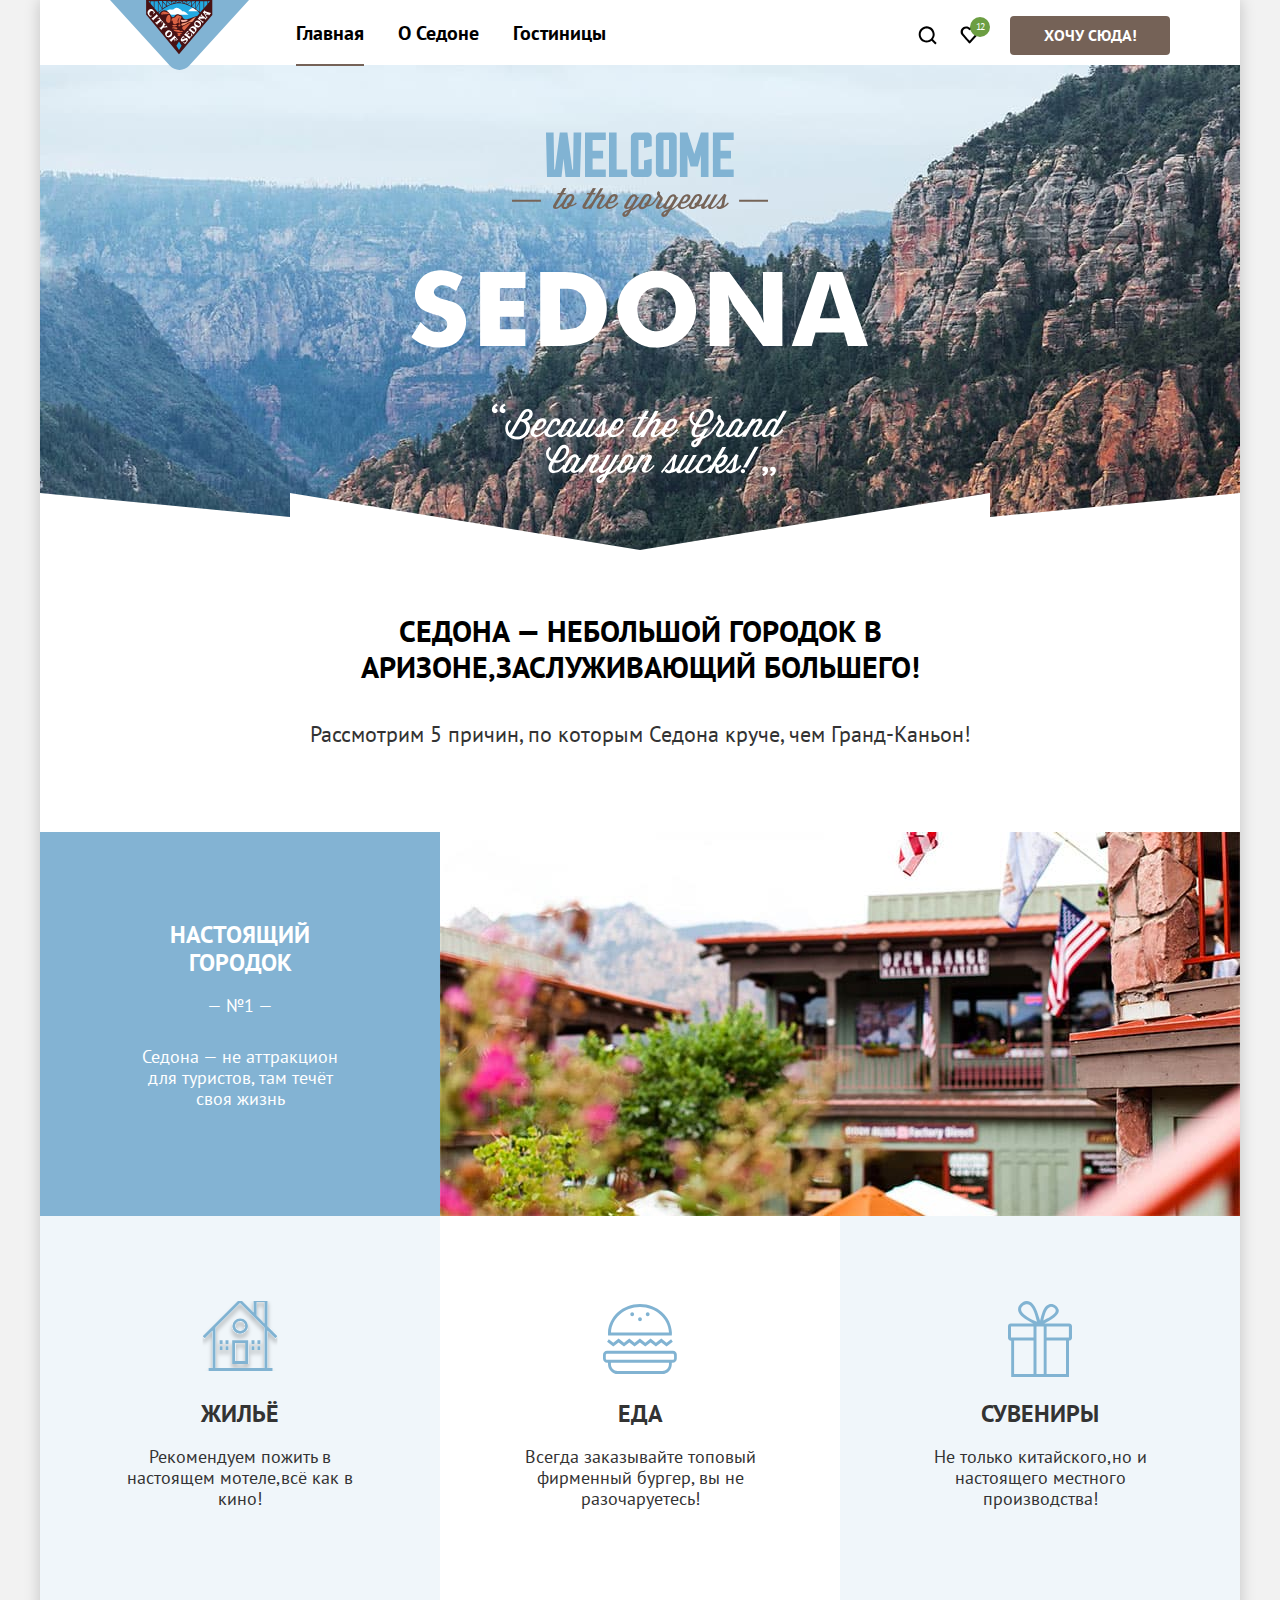
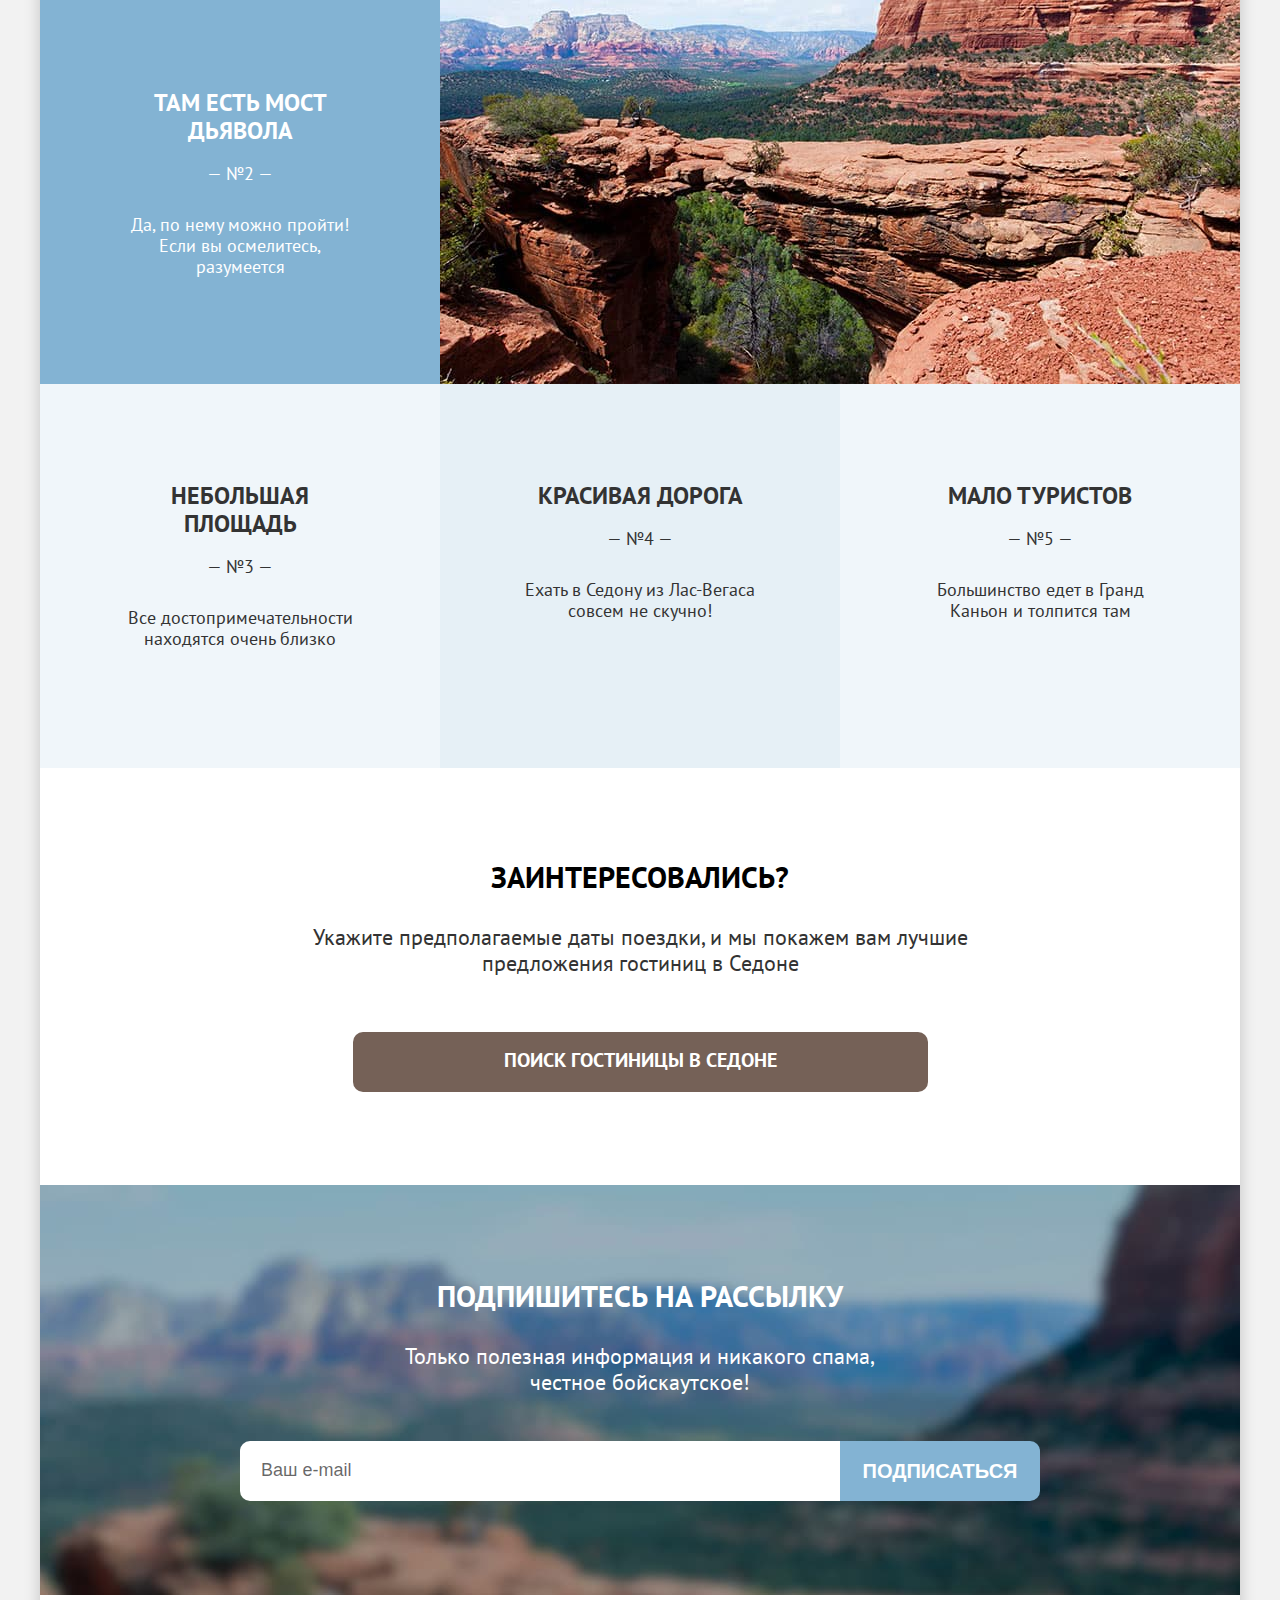
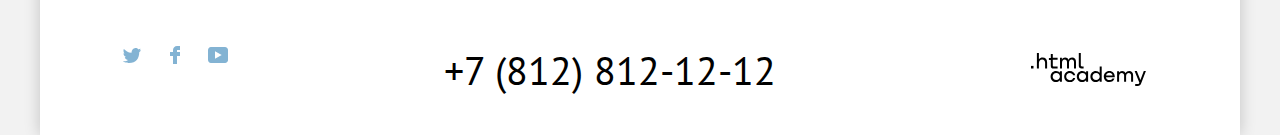
==== commit 4a37c482: "8.13. Завершение вёрстки всех компонентов" ====
--- a/index.html
+++ b/index.html
@@ -150,10 +150,11 @@
         <p class="subscribe-desk">Только полезная информация и никакого спама,<br>
           честное бойскаутское!</p>
         <form class="subscribe-form" action="https://echo.htmlacademy.ru/courses" method="post">
-          <label for="subscribe-email">Ваш e-mail
-            <input type="email" name="subscribe-email" id="subscribe-email">
+          <label class="visually-hidden" for="subscribe-email">Ваш e-mail
           </label>
-          <input class="subscribe-submit btn btn-large" type="submit" value="Подписаться">
+          <input class="subscribe-email-field" placeholder="Ваш e-mail" type="email" name="subscribe-email"
+            id="subscribe-email">
+          <button class="subscribe-submit btn btn-large" type="submit" value="Подписаться">Подписаться</button>
         </form>
       </div>
     </section>
@@ -250,6 +251,88 @@
     </div>
   </footer>
 
+  <!-- Модальное окно -->
+
+  <section class="modal modal-close">
+    <div class="modal-container modal-auth">
+      <h2 class="section-title">Поиск гостиницы в Седоне</h2>
+      <button class="modal-close-btn">
+        <span class="visually-hidden">Закрыть</span>
+        <svg class="modal-close-icon" xmlns="http://www.w3.org/2000/svg" width="13" height="13" fill="none"
+          viewBox="0 0 13 13">
+          <g clip-path="url(#a)">
+            <path
+              d="M13 1.2 11.8 0 6.5 5.3 1.2 0 0 1.2l5.3 5.3L0 11.8 1.2 13l5.3-5.3 5.3 5.3 1.2-1.2-5.3-5.3L13 1.2Z" />
+          </g>
+          <defs>
+            <clipPath id="a">
+              <path fill="#fff" d="M0 0h13v13H0z" />
+            </clipPath>
+          </defs>
+        </svg>
+      </button>
+      <form class="modal-form modal-content" action="https://echo.htmlacademy.ru/" method="post">
+        <p class="field-group">
+          <label class="field-label" for="date-of-arrival">Дата заезда:</label>
+          <input class="auth-form-field date-field" type="text" value="27 апреля 2020" id="date-of-arrival"
+            placeholder="Укажите дату">
+          <span class="message-of-error">Мы не можем отправить вас в прошлое.</span>
+        </p>
+        <p class="field-group">
+          <label class="field-label" for="date-of-departure">Дата выезда:</label>
+          <input class="auth-form-field date-field" type="text" value="1 сентября 2021" id="date-of-departure"
+            placeholder="Укажите дату">
+          <span class="message-of-succes">На эти даты есть свободные номера. Пока есть.</span>
+        </p>
+        <div class="field-group">
+          <label class="field-label" for="count-of-adults">Взрослые:</label>
+          <div class="quantity-inner">
+            <button class="btn-minus">
+              <svg class="btn-minus-icon" xmlns="http://www.w3.org/2000/svg" width="13" height="1" fill="none"
+                viewBox="0 0 13 1">
+                <path d="M0 0v1h13V0H0Z" />
+              </svg>
+            </button>
+            <input class="quantity" type="text" value="2" id="count-of-adults">
+            <button class="btn-plus">
+              <svg class="btn-plus-icon" xmlns="http://www.w3.org/2000/svg" width="13" height="13" fill="none"
+                viewBox="0 0 13 13">
+                <path d="M13 6H7V0H6v6H0v1h6v6h1V7h6V6Z" />
+              </svg>
+            </button>
+          </div>
+          <label class="field-label" for="count-of-children">Дети:</label>
+          <button class="info">
+            <span class="visually-hidden">
+              Посмотреть дополнительную информацию
+            </span>
+            <span class="info-content ">
+              Укажите количество детей, которые будут с вами, возраст которых от 6 до 18 лет. Дети до 6 лет
+              размещаются бесплатно.
+            </span>
+          </button>
+          <div class="quantity-inner">
+            <button class="btn-minus">
+              <svg class="btn-minus-icon" xmlns="http://www.w3.org/2000/svg" width="13" height="1" fill="none"
+                viewBox="0 0 13 1">
+                <path d="M0 0v1h13V0H0Z" />
+              </svg>
+            </button>
+            <input class="quantity" type="text" value="1" id="count-of-children">
+            <button class="btn-plus">
+              <svg class="btn-plus-icon" xmlns="http://www.w3.org/2000/svg" width="13" height="13" fill="none"
+                viewBox="0 0 13 13">
+                <path d="M13 6H7V0H6v6H0v1h6v6h1V7h6V6Z" />
+              </svg>
+            </button>
+          </div>
+        </div>
+        <p class="field-group">
+          <button class="modal-form-submit" type="submit">Найти</button>
+        </p>
+      </form>
+    </div>
+  </section>
 
 </body>
 
--- a/css/style.css
+++ b/css/style.css
@@ -520,6 +520,44 @@
   flex-wrap: wrap;
 }
 
+.subscribe-email-field {
+  width: 600px;
+  height: 60px;
+  padding:19px;
+  border-radius: 10px 0 0 10px;
+  border-color: transparent;
+}
+
+.catalog-subscribe .subscribe-email-field {
+  background-color: #e6e6e6;
+}
+
+.subscribe-email-field:hover,
+.subscribe-email-field:focus {
+  background-color: #e6e6e6;
+  border: 3px solid #83b3d3;
+}
+
+.subscribe-email-field:disabled
+.subscribe-email-field:disabled:hover {
+  opacity:0.3;
+}
+
+.subscribe-email-field:invalid {
+  box-shadow: none;
+}
+
+.subscribe-email-field:focus:invalid {
+  outline: none;
+  border: 2px solid #ff5757;
+}
+
+.subscribe-email-field::placeholder {
+  font-size: 18px;
+  line-height: 144%;
+  color: rgba(0, 0, 0, 0.6);
+}
+
 .subscribe-submit {
   border: none;
   border-radius: 0 10px 10px 0;
@@ -671,6 +709,7 @@
   flex-wrap: wrap;
   max-width: 650px;
   margin: 0;
+  margin-bottom: 45px;
   padding: 0;
   list-style-type: none;
 }
@@ -727,7 +766,27 @@
 .catalog-filter {
   display: flex;
   flex-wrap: wrap;
-}
+
+}
+
+.catalog-filter-group {
+  margin: 0;
+  padding: 0;
+  border: none;
+}
+
+.catalog-filter-group:nth-child(1) {
+  margin-right: 67px;
+}
+
+.catalog-filter-group:nth-child(2) {
+  margin-right: 50px;
+}
+
+.catalog-filter-group:nth-child(3) {
+  margin-right: 80px;
+}
+
 
 .catalog-filter-list{
   margin: 0;
@@ -735,23 +794,257 @@
   list-style-type: none;
 }
 
+.catalog-filter-item:not(:last-child){
+  margin-bottom: 13px;
+}
+
 .catalog-filter-title {
+  text-align: left;
   font-size: 20px;
   line-height:  26px;
+  margin: 0;
+  margin-bottom: 30px;
+}
+
+.control {
+  position: relative;
+  display: block;
+  padding-left: 39px;
+}
+
+.control-mark {
+  position: absolute;
+  left: 0;
+  width: 20px;
+  height: 20px;
+  background-color: #ffffff;
+  border-radius: 4px;
+}
+
+.control-input[type="checkbox"]:hover + .control-mark {
+  opacity: 0.6;
+}
+
+.control-input[type="checkbox"]:focus + .control-mark {
+  outline: solid 3px #82b3d3;
+  opacity: 0.6;
+}
+
+.control-input[type="checkbox"]:active + .control-mark {
+  opacity: 0.3;
+}
+
+.control-input[type="checkbox"]:checked + .control-mark{
+  background-image: url("../img/catalog/check_mark.svg");
+  background-repeat: no-repeat;
+  background-position: 50% 50%;
+}
+
+.control-input[type="radio"] + .control-mark {
+  border-radius: 50%;
+}
+
+
+.control-input[type="radio"]:focus + .control-mark  {
+  outline: solid 3px #82b3d3;
+}
+
+.control-input[type="radio"]:checked + .control-mark::before  {
+  content: "";
+  position: absolute;
+  top:5px;
+  left:5px;
+  width: 10px;
+  height: 10px;
+  border-radius: 50%;
+  background-color: #3F5E72;
 }
 
 .control-label {
   line-height: 23px;
+  display: block;
+  text-align: left;
+  padding: 0;
+}
+.range-wrapper-inputs {
+  display: flex;
+  margin-bottom: 30px;
+  position: relative;
+}
+
+.range-input {
+  width: 145px;
+  height: 48px;
+  border: 2px solid rgba(255,255,255,1);
+  background-color: transparent;
+  color: rgba(255,255,255,1);
+  padding: 14px 19px 11px 19px;
+}
+
+.range-input-min {
+  border-radius: 4px 0 0 4px;
+}
+
+.range-input-max {
+  border-radius: 0 4px 4px 0;
+  border-left: 2px solid transparent;
+}
+
+.range-input:hover {
+  z-index: 1;
+  border-color: rgba(255,255,255,0.6);
+}
+
+
+.range-input:focus {
+  z-index: 1;
+  border-color: rgba(255,255,255,1);
+  box-shadow: inset 0 0 0 3px #81b3d2;
+  outline: 3px solid #81b3d2;
+}
+
+.range-input:active {
+  z-index: 1;
+  border-color: rgba(255,255,255,1);
+  background-color: #756257;
+}
+
+.range-input-max:hover{
+  border-left:2px solid rgba(255,255,255,0.6);
+}
+
+.range-input-max:focus{
+  border-left:2px solid rgba(255,255,255,1);
+}
+.range-input-max:active{
+  border-left:2px solid rgba(255,255,255,1);
+}
+
+.range-label-min,
+.range-label-max {
+  position: absolute;
+  color: rgba(255,255,255,0.3)
+}
+
+.range-label-min{
+  left: 112px;
+  top:12px;
+}
+
+.range-label-max{
+  left: 250px;
+  top:12px;
+}
+
+.range-scale {
+  position:relative;
+  height: 4px;
+  background-color: rgba(255,255,255,0.3);
+}
+
+.range-bar {
+  position: absolute;
+  height: 4px;
+  background-color: rgba(255,255,255,1);
+}
+
+.range-toggle {
+  position: absolute;
+  display: block;
+  cursor: pointer;
+  width: 20px;
+  height: 20px;
+  border-radius: 5px;
+  background-color: rgba(255,255,255,1);
+  border: none;
+}
+
+.range-toggle:hover {
+  box-shadow: 0 4px 10px 0 rgba(0, 0, 0, 0.25);
+}
+
+.range-toggle:focus {
+  box-shadow: 0 4px 10px 0 rgba(0, 0, 0, 0.25);
+  outline: 3px solid #83B3D3;
+}
+
+.range-toggle:focus:active {
+  box-shadow: 0 7px 15px 0 rgba(0, 0, 0, 0.4);
+  outline: 2px solid #83B3D3;
+}
+
+.range-input::placeholder {
+  color: #000000;
+}
+
+
+.toggle-min {
+  top: -8px;
+  left: -10px;
+}
+
+.toggle-max {
+  top: -8px;
+  right: -10px;
 }
 
 .catalog-filter-btn {
   display: flex;
   flex-wrap: wrap;
   flex-direction: column;
+  justify-content: end;
+  align-items: center;
 }
 
 .filter-submit-btn {
   width: 160px;
+  height: 48px;
+  margin-bottom: 20px;
+  padding: 16px;
+}
+
+.filter-submit-btn:hover {
+  background-color: #68a2ca;
+}
+
+.filter-submit-btn:focus {
+  background-color: #68a2ca;
+  outline: 3px solid rgba(255,255,255,1);
+}
+
+.filter-submit-btn:active {
+  color: rgba(255,255,255,0.3);
+}
+
+.filter-reset-btn {
+  background-color: transparent;
+  border:none;
+  padding: 2px 8px;
+  color: rgba(255,255,255,1);
+  font-weight: 400;
+  font-size: 18px;
+  text-align: center;
+  border: 3px solid transparent;
+  border-radius: 4px;
+  width:100px;
+}
+
+.filter-reset-btn:hover {
+  color: rgba(255,255,255,0.6);
+  border: 3px solid transparent;
+  border-radius: 4px;
+}
+
+.filter-reset-btn:focus {
+  color: rgba(255,255,255,0.6);
+  border: 3px solid #83B3D3;
+  border-radius: 4px;
+}
+
+.filter-reset-btn:active {
+  color: rgba(255,255,255,0.3);
+  border: 3px solid transparent;
+  border-radius: 4px;
 }
 /* Sorting-cards */
 
@@ -762,23 +1055,56 @@
 
 .sorting-cards-wrapper {
   display: flex;
+  justify-content: space-between;
 }
 
 .hotels-found {
   text-align: left;
-  margin-right: 191px;
+  display: block;
+  margin-right: 160px;
+}
+
+.sorting-card-form {
+  margin-right: 81px;
+}
+
+.sorting-card-select {
+  width: 287px;
+  height: 48px;
+  padding: 12px 19px;
+  padding-right: 52px;
+}
+
+.select {
+  border: 2px solid #e6e6e6;
+  border-radius: 4px;
+  background-image: url("../img/catalog/dropdown.svg");
+  background-repeat: no-repeat;
+  background-position: top 21px right 21px;
+  appearance: none;
+}
+
+.select:hover {
+  border-color:#83b3d3;
+}
+
+.select:focus {
+  border-color:#83b3d3;
+}
+
+.select:focus {
+  opacity: 0.3;
 }
 
 .view-card {
   display: flex;
   flex-wrap: wrap;
   list-style-type: none;
+  min-width: 190px;
+  list-style-type: none;
+  margin: 0;
   margin-left: auto;
-  min-width: 300px;
-  list-style-type: none;
-  margin: 0;
   padding: 0;
-  margin-left: auto;
 }
 
 .view-card-item:not(:last-child) {
@@ -1074,6 +1400,19 @@
   display: flex;
   align-items: center;
 }
+
+.showing-type-label {
+  margin-right: 51px;
+}
+
+.showing-card-select {
+  font: inherit;
+  color:#333333;
+  width:160px;
+  height: 48px;
+  padding: 13px 17px;
+  padding-right: 50px;
+}
 /* Subscribe */
 
 .catalog-subscribe {
@@ -1082,4 +1421,284 @@
 }
 
 
-
+/* Модальное окно */
+
+.modal {
+  position: fixed;
+  display: flex;
+  top: 0;
+  left: 0;
+  width: 100%;
+  height: 100%;
+  background-color: rgba(242, 242, 242, 0.8)
+}
+
+.modal-close {
+  display: none;
+}
+
+.modal-container{
+  position: relative;
+  margin: auto;
+  padding: 70px;
+  background-color: #ffffff;
+  box-shadow: 0 25px 50px 0 rgba(0, 0, 0, 0.15);
+}
+
+.modal-auth {
+  width: 715px;
+}
+
+.modal-close-btn {
+  position: absolute;
+  top: 54px;
+  right: 70px;
+  width:53px;
+  height: 53px;
+  font-weight: 900;
+  background-color: #f2f2f2;
+  border-radius: 100%;
+  cursor: pointer;
+  border:none;
+}
+
+.modal-close-btn:hover {
+  background-color: #e6e6e6;
+}
+
+.modal-close-btn:focus {
+  background-color: #e6e6e6;
+  outline: 3px solid #83b3d3;
+}
+
+.modal-close-btn:active {
+  background-color: #e6e6e6;
+}
+
+.modal-close-icon {
+  fill: rgba(0, 0, 0, 1);
+}
+
+.modal-close-btn:active .modal-close-icon {
+  fill: rgba(0, 0, 0, 0.3);
+}
+
+.modal-content .section-title {
+  margin: 0;
+  margin-bottom: 32px;
+  line-height: 133%;
+  text-align: left;
+}
+
+.modal-form .field-group {
+  margin: 0;
+  margin-bottom: 40px;
+}
+
+.field-group {
+  display: flex;
+  flex-wrap: wrap;
+  justify-content: space-between;
+  position: relative;
+}
+
+.auth-form-field {
+  border-radius: 4px;
+  height: 50px;
+  font-weight: 700;
+  font-size: 18px;
+  line-height: 222%;
+  color: #000000;
+  background-color: #f2f2f2;
+  border: 2px solid #f2f2f2;
+  padding: 18px 19px;
+  padding-right: 49px;
+}
+
+.auth-form-field:hover {
+  background-color: #e6e6e6;
+  border:2px solid #e6e6e6;
+}
+
+.auth-form-field:focus {
+  background-color: #e6e6e6;
+  border:2px solid #e6e6e6;
+  outline:3px solid #83b3d3;
+}
+
+.auth-form-field:active {
+  background-color: #e6e6e6;
+  border:2px solid #000000;
+}
+
+.auth-form-field:invalid {
+  background-color: #f2f2f2;
+  border:2px solid #f2f2f2;
+}
+
+.auth-form-field::placeholder {
+  color: rgba(0, 0, 0, 0.6);
+}
+
+.auth-form-field.date-field {
+  width: 420px;
+}
+
+.field-label {
+  font-weight: 700;
+  font-size: 18px;
+  line-height: 222%;
+  color: #000000;
+  text-align: left;
+}
+
+.message-of-error,
+.message-of-succes {
+  position: absolute;
+  top:40px;
+  left:155px;
+}
+
+.message-of-error {
+  font-weight: 400;
+  font-size: 16px;
+  line-height: 250%;
+  color: #ff5757;
+}
+
+.message-of-succes {
+  font-weight: 400;
+  font-size: 16px;
+  line-height: 250%;
+}
+
+.quantity-inner {
+  display: inline-flex;
+  position: relative
+}
+
+.btn-minus,
+.btn-plus,
+.quantity {
+  height: 50px;
+  cursor: pointer;
+  border: none;
+  margin: 0;
+  padding: 0;
+  background-color: #f2f2f2;
+}
+
+.btn-minus,
+.btn-plus {
+  width:51px;
+}
+
+.btn-minus {
+  border-radius: 4px 0 0 4px;
+}
+
+.btn-plus {
+  border-radius: 0 4px 4px 0;
+}
+
+.quantity {
+  width: 31px;
+  text-align: center;
+  font-weight: 700;
+  font-size: 18px;
+  line-height: 222%;
+  color: #000000;
+}
+
+.btn-minus-icon,
+.btn-plus-icon {
+  fill:rgba(0, 0, 0, 0.3);
+  width: 25px;
+  height: 25px;
+  padding: 3px;
+  border: 3px solid transparent;
+  border-radius: 4px;
+}
+
+.btn-minus:hover .btn-minus-icon,
+.btn-plus:hover .btn-plus-icon {
+  fill: rgba(0, 0, 0, 1);
+}
+
+.btn-minus:focus .btn-minus-icon,
+.btn-plus:focus .btn-plus-icon {
+  fill: rgba(0, 0, 0, 1);
+  border: 3px solid #83b3d3;
+}
+
+.btn-minus:active .btn-minus-icon,
+.btn-plus:active .btn-plus-icon {
+  fill: rgba(0, 0, 0, 0.2)
+}
+
+.info {
+  position: relative;
+  z-index: 1;
+  width: 25px;
+  height: 25px;
+  background-color: #83b3d3;
+  background-image: url(../img/index/info.svg);
+  background-repeat: no-repeat;
+  background-position: 50% 50%;
+  border-radius:100%;
+  border:none;
+  cursor: pointer;
+}
+
+.info:hover,
+.info:focus,
+.info:active {
+  background-color: #68a2ca;
+}
+
+.info-content {
+  display: inline-block;
+  position: relative;
+  margin-top:50px;
+  margin-left: -128px;
+  width: 256px;
+  height: 143px;
+  border-radius: 10px;
+  box-shadow: 0 15px 30px 0 rgba(0, 0, 0, 0.3);
+  background-color: #333333;
+  padding: 15px 18px 18px 22px;
+  font-weight: 400;
+  font-size: 16px;
+  line-height: 125%;
+  color:#FFFFFF;
+  text-align: left;
+}
+
+.info-content::before,
+.info-content::before,
+.info-content::before {
+  position: absolute;
+  content: "";
+  top:-9px;
+  left:118px;
+  width: 40px;
+  height: 20px;
+  background-image: url(../img/index/triangle.svg);
+  background-repeat: no-repeat;
+}
+
+.modal-form-submit {
+  width: 575px;
+  height: 60px;
+  background-color: #83b3d3;
+  font-weight: 700;
+  font-size: 20px;
+  line-height: 40px;
+  text-transform: uppercase;
+  text-align: center;
+  color: rgba(255,255,255,1);
+  border: none;
+  border-radius: 10px;
+}
+
+
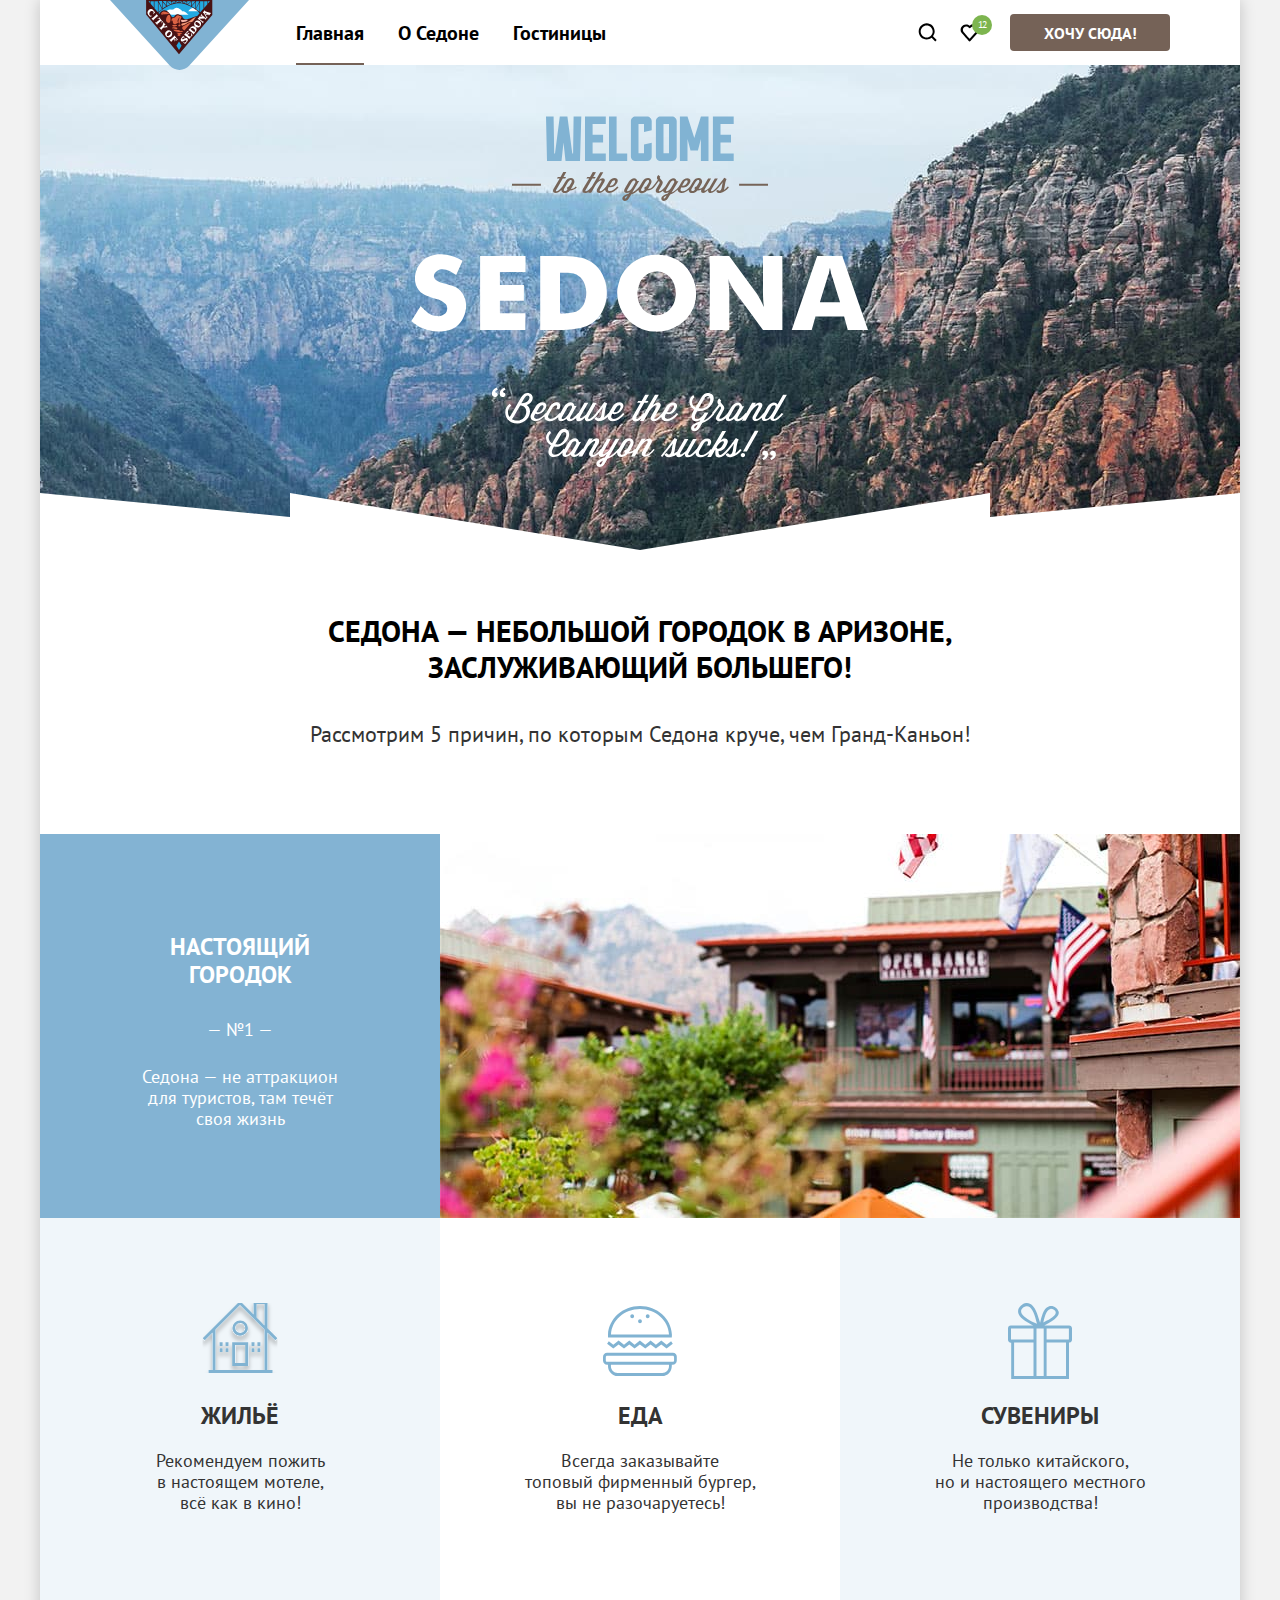
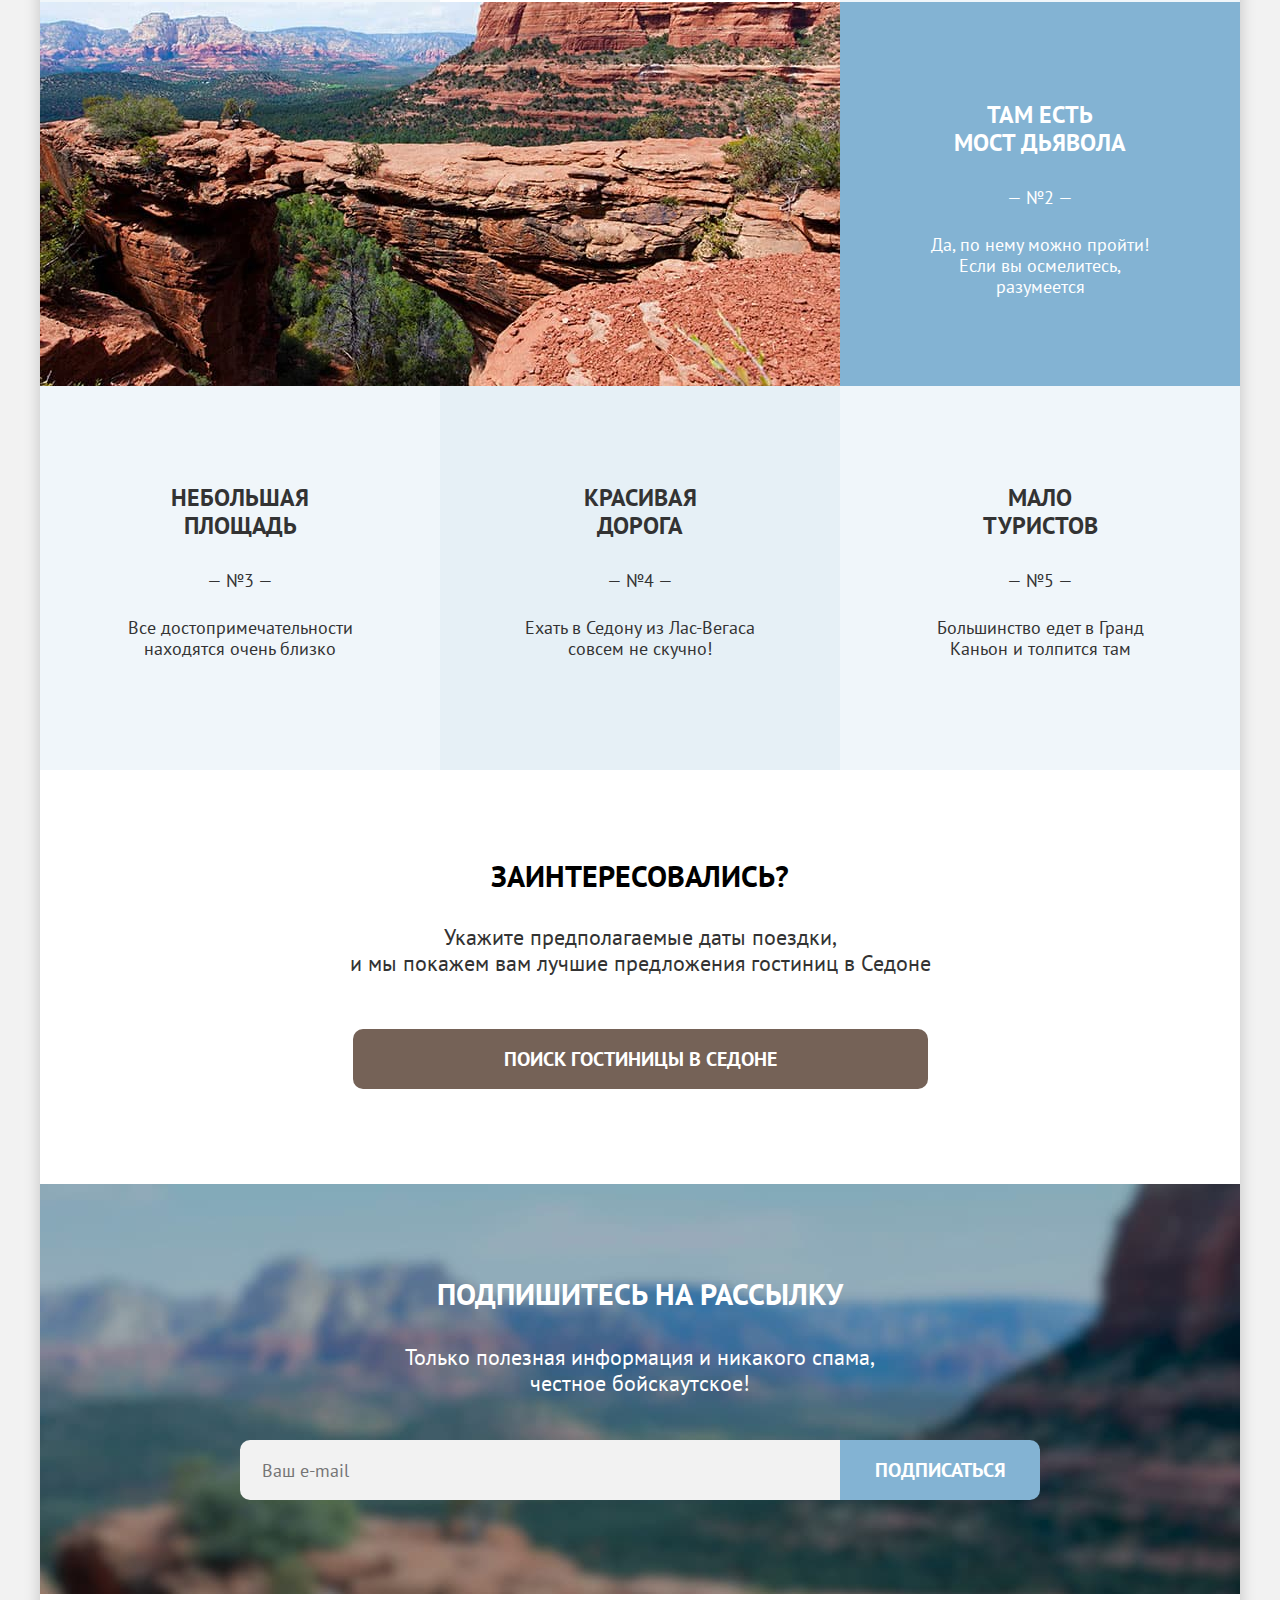
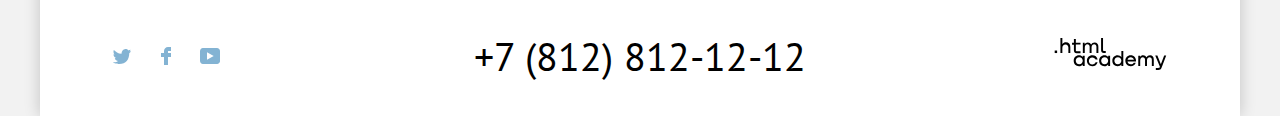
==== commit a6f178ab: "9. Шлифовка" ====
--- a/index.html
+++ b/index.html
@@ -4,7 +4,8 @@
 <head>
   <meta charset="utf-8">
   <title>Седона — небольшой городок в Аризоне</title>
-  <link rel="stylesheet" href="css/style.css">
+  <link rel="stylesheet" href="./css/style.css">
+  <link rel="icon" type="image/png" sizes="32x32" href="favicon.ico">
 </head>
 
 <body class="page-body">
@@ -13,16 +14,16 @@
 
   <header class="page-header">
     <nav class="header-nav">
-      <a class="logo-link" href="#">
-        <img class="logo-link-image" src="img/index/logo-of-sedona.svg" alt="Герб города Седона" width="139"
+      <a class="logo-link" href="index.html">
+        <img class="logo-link-image" src="./img/content/logo-of-sedona.svg" alt="Герб города Седона" width="139"
           height="70">
       </a>
       <ul class="site-menu">
+        <li class="site-menu-item menu-item-current">
+          <a class="site-menu-link" aria-current="page">Главная</a>
+        </li>
         <li class="site-menu-item">
-          <a href="#" class="site-menu-link menu-link-current" aria-current="page">Главная</a>
-        </li>
-        <li class="site-menu-item">
-          <a href="" class="site-menu-link">О Седоне</a>
+          <a href="#" class="site-menu-link">О Седоне</a>
         </li>
         <li class="site-menu-item">
           <a href="catalog.html" class="site-menu-link">Гостиницы</a>
@@ -30,7 +31,7 @@
       </ul>
       <ul class="user-list">
         <li class="user-item">
-          <a href="" class="user-link">
+          <a href="#" class="user-link">
             <svg class="user-link-icon" aria-hidden="true" focusable="false" xmlns="http://www.w3.org/2000/svg"
               width="19" height="19" fill="none" viewBox="0 0 19 19">
               <path
@@ -40,18 +41,19 @@
           </a>
         </li>
         <li class="user-item">
-          <a href="" class="user-link">
+          <a href="#" class="user-link">
             <svg class="user-link-icon icon-favorites" aria-hidden="true" focusable="false"
               xmlns="http://www.w3.org/2000/svg" width="19" height="18" fill="none" viewBox="0 0 19 18">
               <path
                 d="M9.58 17.41a.9.9 0 0 1-.8-.4c-5.4-6.1-6.7-7.5-7-7.9a5.4 5.4 0 0 1 4.4-8.7c1.3 0 2.5.5 3.5 1.3a5.46 5.46 0 0 1 9 4.1c0 1.3-.5 2.5-1.3 3.4l-7 7.9c-.2.2-.4.3-.8.3Zm-6-9.5c.3.4 3.5 4 6.1 6.9l6.2-7c.5-.5.7-1.2.7-2 0-1.8-1.5-3.3-3.3-3.3-1 0-2 .5-2.7 1.3-.3.3-.6.4-.9.4-.3 0-.6-.2-.8-.4-.7-.8-1.7-1.3-2.7-1.3-1.8 0-3.3 1.5-3.3 3.3-.1.9.3 1.6.7 2.1-.1 0-.1 0 0 0Z" />
             </svg>
+            <span class="visually-hidden">Избранные гостиницы</span>
             <span class="favorites-counter">12</span>
-            <span class="visually-hidden">Избранные гостиницы</span>
+            <span class="visually-hidden">гостиниц в избранном</span>
           </a>
         </li>
         <li class="user-item btn-item">
-          <a href="" class="btn user-btn">
+          <a href="#" class="btn btn-secondary user-btn">
             Хочу сюда!
           </a>
         </li>
@@ -63,16 +65,19 @@
 
   <main class="main-index main-container">
     <h1 class="visually-hidden">Путешествие в Седону</h1>
+
     <section class="wellcome">
       <h2 class="visually-hidden">
         Добро пожаловать в Седону!
       </h2>
     </section>
+
     <section class="advantages">
       <div class="section-wrapper">
         <h2 class="visually-hidden">Преимущества путешествия в Седону</h2>
-        <p class="section-title">Седона — небольшой городок в Аризоне,заслуживающий большего!</p>
-        <p class="advantages-desk">Рассмотрим 5 причин, по которым Седона круче, чем Гранд-Каньон!</p>
+        <p class="section-title">Седона — небольшой городок в Аризоне, <br>заслуживающий большего!</p>
+        <p class="section-description">Рассмотрим 5 причин, по которым Седона круче, чем Гранд-Каньон!
+        </p>
       </div>
       <ul class="advantages-list">
         <li class="advantages-item">
@@ -80,175 +85,160 @@
             <h3 class="advantages-title">Настоящий городок</h3>
             <p>Седона — не аттракцион для туристов, там течёт своя жизнь</p>
           </div>
-          <img class="item-image" src="img/index/photo-hotel.jpg" alt="Вид города Седоны из окна" width="800"
+          <img class="item-image" src="img/content/photo-hotel.jpg" alt="Вид города Седоны из окна" width="800"
             height="384">
           <ul class="town-advantages-list">
             <li class="town-advantages-item housing">
-              <!-- <div class="content housing"> -->
               <h4 class="town-advantages-title ">Жильё</h4>
-              <p>Рекомендуем пожить в настоящем мотеле,всё как в кино!</p>
-              <!-- </div> -->
+              <p>Рекомендуем пожить<br>в настоящем мотеле,<br>всё как в кино!</p>
             </li>
             <li class="town-advantages-item meal">
-              <!-- <div class="content meal"> -->
               <h4 class="town-advantages-title ">Еда</h4>
-              <p>Всегда заказывайте топовый фирменный бургер, вы не разочаруетесь!</p>
-              <!-- </div> -->
+              <p>Всегда заказывайте <br>топовый фирменный бургер, вы не разочаруетесь!</p>
             </li>
             <li class="town-advantages-item souvenirs">
-              <!-- <div class="content souvenirs"> -->
               <h4 class="town-advantages-title">Сувениры</h4>
-              <p>Не только китайского,но и настоящего местного производства!</p>
-              <!-- </div> -->
+              <p>Не только китайского,<br>но и настоящего местного производства!</p>
             </li>
           </ul>
         </li>
         <li class="advantages-item">
-          <div class="text-content">
-            <h3 class="advantages-title">Там есть мост дьявола</h3>
+          <div class="text-content bridge-text-content">
+            <h3 class="advantages-title">Там есть<br> мост дьявола</h3>
             <p>Да, по нему можно пройти! Если вы осмелитесь, разумеется</p>
           </div>
-          <img class="item-image" src="img/index/photo-bridge.jpg"
+          <img class="item-image bridge-item-image" src="img/content/photo-bridge.jpg"
             alt="Фотография Моста Дьявола: природного каменного моста между скалами" width="800" height="384">
           <ul class="bridge-advantages-list">
             <li class="bridge-advantages-item">
-              <!-- <div class="content"> -->
-              <h4 class="bridge-advantages-title">Небольшая площадь</h4>
+              <h4 class="bridge-advantages-title">Небольшая <br> площадь</h4>
               <p>Все достопримечательности находятся очень близко</p>
-              <!-- </div> -->
             </li>
             <li class="bridge-advantages-item road">
-              <!-- <div class="content"> -->
-              <h4 class="bridge-advantages-title">Красивая дорога</h4>
+              <h4 class="bridge-advantages-title">Красивая<br> дорога</h4>
               <p>Ехать в Седону из Лас-Вегаса совсем не скучно!</p>
-              <!-- </div> -->
             </li>
             <li class="bridge-advantages-item">
-              <!-- <div class="content"> -->
-              <h4 class="bridge-advantages-title">Мало туристов</h4>
+              <h4 class="bridge-advantages-title">Мало<br> туристов</h4>
               <p>Большинство едет в Гранд Каньон и толпится там</p>
-              <!-- </div> -->
             </li>
           </ul>
         </li>
       </ul>
     </section>
+
     <section class="search-hotel">
-      <div class="section-wrapper">
-        <h2 class="visually-hidden">Поиск гостиницы в Седоне</h2>
-        <p class="section-title">
-          Заинтересовались?
-        </p>
-        <p class="search-hotel-desk">Укажите предполагаемые даты поездки,
-          и мы покажем вам лучшие предложения гостиниц в Седоне</p>
-        <a href="#" class="btn btn-large search-hotel-btn">ПОИСК ГОСТИНИЦЫ В седоне</a>
-      </div>
+      <h2 class="visually-hidden">Поиск гостиницы в Седоне</h2>
+      <p class="section-title">
+        Заинтересовались?
+      </p>
+      <p class="section-description">Укажите предполагаемые даты поездки,<br>и мы покажем вам лучшие
+        предложения
+        гостиниц в Седоне</p>
+      <a href="#" class="btn btn-secondary btn-large search-hotel-btn">ПОИСК ГОСТИНИЦЫ В седоне</a>
     </section>
+
     <section class="subscribe index-subscribe">
       <div class="container subscribe-container">
         <h2 class=" section-title">Подпишитесь на рассылку</h2>
-        <p class="subscribe-desk">Только полезная информация и никакого спама,<br>
+        <p class="section-description">Только полезная информация и никакого спама,<br>
           честное бойскаутское!</p>
         <form class="subscribe-form" action="https://echo.htmlacademy.ru/courses" method="post">
           <label class="visually-hidden" for="subscribe-email">Ваш e-mail
           </label>
-          <input class="subscribe-email-field" placeholder="Ваш e-mail" type="email" name="subscribe-email"
-            id="subscribe-email">
+          <input class="field-input" placeholder="Ваш e-mail" type="email" name="subscribe-email" id="subscribe-email">
           <button class="subscribe-submit btn btn-large" type="submit" value="Подписаться">Подписаться</button>
         </form>
       </div>
     </section>
+
   </main>
 
   <!-- Футер -->
 
   <footer class="page-footer">
-    <div class="wrapper footer-wrapper">
-      <ul class="footer-social">
-        <li class="social-item">
-          <a href="https://twitter.com/htmlacademy_ru" class="social-link">
-            <svg class="social-icon" width="18" height="15" viewBox="0 0 18 15" fill="none"
-              xmlns="http://www.w3.org/2000/svg">
-              <g clip-path="url(#clip0_118727_67)">
-                <path
-                  d="M11.6 0.200056C13.4 -0.299944 14.8 0.500056 15.4 1.40006C16.1 1.20006 16.8 0.900056 17.5 0.700056C17.5 1.60006 16.9 2.20006 16.6 2.50006C17.3 2.60006 18 1.90006 18 1.90006C17.8 2.90006 16.9 3.70006 16.3 3.90006C16.1 10.7001 13 15.1001 5.7 15.0001C5.1 15.0001 5.8 15.0001 5.2 15.0001C4.8 15.0001 0.8 14.5001 0 13.1001C2.4 13.3001 4.1 12.7001 5 11.9001C4 11.6001 2.1 11.5001 1.8 9.00006C2.2 9.10006 2.4 9.20006 3.1 9.10006C1.8 8.30006 0.4 7.50006 0.5 5.30006C0.8 5.60006 1.6 5.80006 1.9 5.80006C1.1 5.60006 -0.2 2.50006 0.9 0.900056C2.8 2.80006 4.9 4.50006 8.5 4.70006C8.7 2.30006 9.7 0.800056 11.6 0.200056Z" />
-              </g>
-              <defs>
-                <clipPath id="clip0_118727_67">
-                  <rect width="18" height="15" fill="white" />
-                </clipPath>
-              </defs>
-            </svg>
-
-            <span class="visually-hidden">Twitter</span>
-          </a>
-        </li>
-        <li class="social-item">
-          <a href="https://www.facebook.com/htmlacademy" class="social-link">
-            <svg class="social-icon" aria-hidden="true" focusable="false" width="10" height="18" viewBox="0 0 10 18"
-              fill="none" xmlns="http://www.w3.org/2000/svg">
-              <g clip-path="url(#clip0_18711_1504)">
-                <path d="M7 0C4.8 0 3 1.8 3 4V6H0V10H3V18H7V10H10V6H7V4H10V0H7Z" />
-              </g>
-              <defs>
-                <clipPath id="clip0_18711_1504">
-                  <rect width="10" height="18" fill="white" />
-                </clipPath>
-              </defs>
-            </svg>
-            <span class="visually-hidden">Facebook</span>
-          </a>
-        </li>
-        <li class="social-item">
-          <a href="https://www.youtube.com/c/HTMLAcademyRUS" class="social-link">
-            <svg class="social-icon" aria-hidden="true" focusable="false" width="20" height="16" viewBox="0 0 20 16"
-              fill="none" xmlns="http://www.w3.org/2000/svg">
-              <g clip-path="url(#clip0_18711_1528)">
-                <path
-                  d="M17 0H2.9C1.2 0 0 1.5 0 3.2V12.7C0 14.5 1.2 16 2.9 16H17.2C18.7 16 20.1 14.5 20.1 12.8V3.2C19.9 1.5 18.7 0 17 0ZM7 11.8V4.2L13.7 8L7 11.8Z" />
-              </g>
-              <defs>
-                <clipPath id="clip0_18711_1528">
-                  <rect width="20" height="16" fill="white" />
-                </clipPath>
-              </defs>
-            </svg>
-            <span class="visually-hidden">Youtube</span>
-          </a>
-        </li>
-      </ul>
-      <a class="number" href="tel:+78128121212">+7 (812) 812-12-12</a>
-      <a class="copyright-link" href="https://htmlacademy.ru/">
-        <span class="visually-hidden">Разработано HTML Academy</span>
-        <svg class="copyright-icon" aria-hidden="true" focusable="false" width="115" height="34" viewBox="0 0 115 34"
-          fill="none" xmlns="http://www.w3.org/2000/svg">
-          <path d="M0 12.8999V15.4999H2.5V12.8999H0Z" />
-          <path
-            d="M11.5999 4.5C9.9999 4.5 8.7999 5.2 7.9999 6.2H7.8999V0H5.8999V15.5H7.8999V10.2C7.8999 8.1 9.1999 6.6 11.1999 6.6C12.9999 6.6 14.0999 8 14.0999 9.8V15.5H16.0999V9.4C16.1999 6.4 14.2999 4.5 11.5999 4.5Z" />
-          <path
-            d="M26.5999 4.8001H21.7999V1.1001H19.7999V4.9001H17.8999V6.9001H19.7999V12.9001C19.7999 14.6001 20.7999 15.6001 22.4999 15.6001H26.5999V13.6001H22.8999C22.1999 13.6001 21.7999 13.2001 21.7999 12.5001V6.8001H26.5999V4.8001Z" />
-          <path
-            d="M41.1 4.6001C39.5 4.6001 38.2 5.4001 37.6 6.7001H37.5C36.9 5.5001 35.7 4.6001 34.1 4.6001C32.7 4.6001 31.6 5.4001 31 6.4001H30.9V4.8001H29V15.4001H31V10.0001C31 8.0001 32 6.5001 33.6 6.5001C35.1 6.5001 36 7.5001 36 9.1001V15.4001H38V9.8001C38 7.4001 39.4 6.5001 40.6 6.5001C42.1 6.5001 43 7.5001 43 9.1001V15.4001H45V8.9001C45.1 6.4001 43.6 4.6001 41.1 4.6001Z" />
-          <path
-            d="M47.8 12.7C47.8 14.4 48.8 15.4 50.6 15.4H52.6V13.4H50.9001C50.2001 13.4 49.8 13 49.8 12.3V0H47.8V12.7Z" />
-          <path
-            d="M28.9001 19.6999C28.0001 18.5999 26.7001 17.8999 25.0001 17.8999C21.9001 17.8999 19.6001 20.1999 19.6001 23.4999C19.6001 26.7999 21.9001 29.0999 25.0001 29.0999C26.8001 29.0999 28.0001 28.2999 28.8001 27.1999H28.9001V28.7999H30.9001V18.1999H28.9001V19.6999ZM25.3001 27.0999C23.1001 27.0999 21.7001 25.4999 21.7001 23.4999C21.7001 21.4999 23.1001 19.8999 25.3001 19.8999C27.5001 19.8999 28.9001 21.4999 28.9001 23.4999C28.9001 25.3999 27.5001 27.0999 25.3001 27.0999Z" />
-          <path
-            d="M44.2 21.9999C43.7 19.5999 41.5999 17.8999 38.7999 17.8999C35.3999 17.8999 33.2 20.3999 33.2 23.4999C33.2 26.5999 35.3999 29.0999 38.7999 29.0999C41.5999 29.0999 43.7 27.2999 44.2 24.8999H42.0999C41.6999 26.1999 40.3999 27.1999 38.7999 27.1999C36.5999 27.1999 35.2 25.5999 35.2 23.5999C35.2 21.5999 36.5999 19.9999 38.7999 19.9999C40.3999 19.9999 41.5999 20.9999 42.0999 22.1999H44.2V21.9999Z" />
-          <path
-            d="M55.1 19.6999C54.2 18.5999 52.9001 17.8999 51.2001 17.8999C48.1001 17.8999 45.8 20.1999 45.8 23.4999C45.8 26.7999 48.1001 29.0999 51.2001 29.0999C53.0001 29.0999 54.2 28.2999 55 27.1999H55.1V28.7999H57.1V18.1999H55.1V19.6999ZM51.5 27.0999C49.3 27.0999 47.9001 25.4999 47.9001 23.4999C47.9001 21.4999 49.3 19.8999 51.5 19.8999C53.7 19.8999 55.1 21.4999 55.1 23.4999C55.1 25.3999 53.6 27.0999 51.5 27.0999Z" />
-          <path
-            d="M68.6999 19.7999C67.7999 18.6999 66.4999 17.8999 64.7999 17.8999C61.6999 17.8999 59.3999 20.1999 59.3999 23.4999C59.3999 26.7999 61.5999 29.0999 64.7999 29.0999C66.4999 29.0999 67.7999 28.2999 68.5999 27.2999H68.6999V28.7999H70.6999V13.3999H68.6999V19.7999ZM65.0999 27.0999C62.8999 27.0999 61.4999 25.4999 61.4999 23.4999C61.4999 21.4999 62.8999 19.8999 65.0999 19.8999C67.2999 19.8999 68.6999 21.4999 68.6999 23.4999C68.5999 25.4999 67.1999 27.0999 65.0999 27.0999Z" />
-          <path
-            d="M78.3 17.8999C75 17.8999 72.8 20.3999 72.8 23.4999C72.8 26.4999 74.9 29.0999 78.3 29.0999C80.8 29.0999 82.8 27.7999 83.5 25.4999H81.4C80.9 26.4999 79.8 27.0999 78.4 27.0999C76.5 27.0999 75.1 25.7999 75 24.1999H83.8C84 20.5999 81.8 17.8999 78.3 17.8999ZM78.3 19.7999C80 19.7999 81.3 20.7999 81.6 22.3999H75.1C75.4 20.8999 76.6 19.7999 78.3 19.7999Z" />
-          <path
-            d="M98.2001 17.8999C96.6001 17.8999 95.3001 18.6999 94.6001 19.8999H94.5001C93.9001 18.6999 92.7001 17.8999 91.1001 17.8999C89.7001 17.8999 88.6001 18.5999 88.0001 19.6999V18.1999H86.1001V28.7999H88.1001V23.3999C88.1001 21.3999 89.1001 19.9999 90.7001 19.8999C92.2001 19.8999 93.1001 20.8999 93.1001 22.4999V28.7999H95.1001V23.1999C95.1001 20.7999 96.5001 19.8999 97.7001 19.8999C99.2001 19.8999 100.1 20.8999 100.1 22.4999V28.7999H102.1V22.2999C102.2 19.6999 100.7 17.8999 98.2001 17.8999Z" />
-          <path
-            d="M109.4 27.0001L105.8 18.1001H103.6L108.4 29.7001C108.1 30.6001 107.7 30.9001 106.7 30.9001H104.2V32.9001H106.7C108.5 32.9001 109.5 32.1001 110.2 30.3001L114.9 18.1001H112.8L109.4 27.0001Z" />
-        </svg>
-
-      </a>
-    </div>
+    <ul class="footer-social">
+      <li class="social-item">
+        <a href="https://twitter.com/htmlacademy_ru" class="social-link">
+          <svg class="social-icon" width="18" height="15" viewBox="0 0 18 15" fill="none"
+            xmlns="http://www.w3.org/2000/svg">
+            <g clip-path="url(#clip0_118727_67)">
+              <path
+                d="M11.6 0.200056C13.4 -0.299944 14.8 0.500056 15.4 1.40006C16.1 1.20006 16.8 0.900056 17.5 0.700056C17.5 1.60006 16.9 2.20006 16.6 2.50006C17.3 2.60006 18 1.90006 18 1.90006C17.8 2.90006 16.9 3.70006 16.3 3.90006C16.1 10.7001 13 15.1001 5.7 15.0001C5.1 15.0001 5.8 15.0001 5.2 15.0001C4.8 15.0001 0.8 14.5001 0 13.1001C2.4 13.3001 4.1 12.7001 5 11.9001C4 11.6001 2.1 11.5001 1.8 9.00006C2.2 9.10006 2.4 9.20006 3.1 9.10006C1.8 8.30006 0.4 7.50006 0.5 5.30006C0.8 5.60006 1.6 5.80006 1.9 5.80006C1.1 5.60006 -0.2 2.50006 0.9 0.900056C2.8 2.80006 4.9 4.50006 8.5 4.70006C8.7 2.30006 9.7 0.800056 11.6 0.200056Z" />
+            </g>
+            <defs>
+              <clipPath id="clip0_118727_67">
+                <rect width="18" height="15" fill="white" />
+              </clipPath>
+            </defs>
+          </svg>
+          <span class="visually-hidden">Twitter</span>
+        </a>
+      </li>
+      <li class="social-item">
+        <a href="https://www.facebook.com/htmlacademy" class="social-link">
+          <svg class="social-icon" aria-hidden="true" focusable="false" width="10" height="18" viewBox="0 0 10 18"
+            fill="none" xmlns="http://www.w3.org/2000/svg">
+            <g clip-path="url(#clip0_18711_1504)">
+              <path d="M7 0C4.8 0 3 1.8 3 4V6H0V10H3V18H7V10H10V6H7V4H10V0H7Z" />
+            </g>
+            <defs>
+              <clipPath id="clip0_18711_1504">
+                <rect width="10" height="18" fill="white" />
+              </clipPath>
+            </defs>
+          </svg>
+          <span class="visually-hidden">Facebook</span>
+        </a>
+      </li>
+      <li class="social-item">
+        <a href="https://www.youtube.com/c/HTMLAcademyRUS" class="social-link">
+          <svg class="social-icon" aria-hidden="true" focusable="false" width="20" height="16" viewBox="0 0 20 16"
+            fill="none" xmlns="http://www.w3.org/2000/svg">
+            <g clip-path="url(#clip0_18711_1528)">
+              <path
+                d="M17 0H2.9C1.2 0 0 1.5 0 3.2V12.7C0 14.5 1.2 16 2.9 16H17.2C18.7 16 20.1 14.5 20.1 12.8V3.2C19.9 1.5 18.7 0 17 0ZM7 11.8V4.2L13.7 8L7 11.8Z" />
+            </g>
+            <defs>
+              <clipPath id="clip0_18711_1528">
+                <rect width="20" height="16" fill="white" />
+              </clipPath>
+            </defs>
+          </svg>
+          <span class="visually-hidden">Youtube</span>
+        </a>
+      </li>
+    </ul>
+    <a class="number" href="tel:+78128121212">+7 (812) 812-12-12</a>
+    <a class="copyright-link" href="https://htmlacademy.ru/">
+      <svg class="copyright-icon" aria-hidden="true" focusable="false" width="115" height="33" viewBox="0 0 115 34"
+        fill="none" xmlns="http://www.w3.org/2000/svg">
+        <path d="M0 12.8999V15.4999H2.5V12.8999H0Z" />
+        <path
+          d="M11.5999 4.5C9.9999 4.5 8.7999 5.2 7.9999 6.2H7.8999V0H5.8999V15.5H7.8999V10.2C7.8999 8.1 9.1999 6.6 11.1999 6.6C12.9999 6.6 14.0999 8 14.0999 9.8V15.5H16.0999V9.4C16.1999 6.4 14.2999 4.5 11.5999 4.5Z" />
+        <path
+          d="M26.5999 4.8001H21.7999V1.1001H19.7999V4.9001H17.8999V6.9001H19.7999V12.9001C19.7999 14.6001 20.7999 15.6001 22.4999 15.6001H26.5999V13.6001H22.8999C22.1999 13.6001 21.7999 13.2001 21.7999 12.5001V6.8001H26.5999V4.8001Z" />
+        <path
+          d="M41.1 4.6001C39.5 4.6001 38.2 5.4001 37.6 6.7001H37.5C36.9 5.5001 35.7 4.6001 34.1 4.6001C32.7 4.6001 31.6 5.4001 31 6.4001H30.9V4.8001H29V15.4001H31V10.0001C31 8.0001 32 6.5001 33.6 6.5001C35.1 6.5001 36 7.5001 36 9.1001V15.4001H38V9.8001C38 7.4001 39.4 6.5001 40.6 6.5001C42.1 6.5001 43 7.5001 43 9.1001V15.4001H45V8.9001C45.1 6.4001 43.6 4.6001 41.1 4.6001Z" />
+        <path
+          d="M47.8 12.7C47.8 14.4 48.8 15.4 50.6 15.4H52.6V13.4H50.9001C50.2001 13.4 49.8 13 49.8 12.3V0H47.8V12.7Z" />
+        <path
+          d="M28.9001 19.6999C28.0001 18.5999 26.7001 17.8999 25.0001 17.8999C21.9001 17.8999 19.6001 20.1999 19.6001 23.4999C19.6001 26.7999 21.9001 29.0999 25.0001 29.0999C26.8001 29.0999 28.0001 28.2999 28.8001 27.1999H28.9001V28.7999H30.9001V18.1999H28.9001V19.6999ZM25.3001 27.0999C23.1001 27.0999 21.7001 25.4999 21.7001 23.4999C21.7001 21.4999 23.1001 19.8999 25.3001 19.8999C27.5001 19.8999 28.9001 21.4999 28.9001 23.4999C28.9001 25.3999 27.5001 27.0999 25.3001 27.0999Z" />
+        <path
+          d="M44.2 21.9999C43.7 19.5999 41.5999 17.8999 38.7999 17.8999C35.3999 17.8999 33.2 20.3999 33.2 23.4999C33.2 26.5999 35.3999 29.0999 38.7999 29.0999C41.5999 29.0999 43.7 27.2999 44.2 24.8999H42.0999C41.6999 26.1999 40.3999 27.1999 38.7999 27.1999C36.5999 27.1999 35.2 25.5999 35.2 23.5999C35.2 21.5999 36.5999 19.9999 38.7999 19.9999C40.3999 19.9999 41.5999 20.9999 42.0999 22.1999H44.2V21.9999Z" />
+        <path
+          d="M55.1 19.6999C54.2 18.5999 52.9001 17.8999 51.2001 17.8999C48.1001 17.8999 45.8 20.1999 45.8 23.4999C45.8 26.7999 48.1001 29.0999 51.2001 29.0999C53.0001 29.0999 54.2 28.2999 55 27.1999H55.1V28.7999H57.1V18.1999H55.1V19.6999ZM51.5 27.0999C49.3 27.0999 47.9001 25.4999 47.9001 23.4999C47.9001 21.4999 49.3 19.8999 51.5 19.8999C53.7 19.8999 55.1 21.4999 55.1 23.4999C55.1 25.3999 53.6 27.0999 51.5 27.0999Z" />
+        <path
+          d="M68.6999 19.7999C67.7999 18.6999 66.4999 17.8999 64.7999 17.8999C61.6999 17.8999 59.3999 20.1999 59.3999 23.4999C59.3999 26.7999 61.5999 29.0999 64.7999 29.0999C66.4999 29.0999 67.7999 28.2999 68.5999 27.2999H68.6999V28.7999H70.6999V13.3999H68.6999V19.7999ZM65.0999 27.0999C62.8999 27.0999 61.4999 25.4999 61.4999 23.4999C61.4999 21.4999 62.8999 19.8999 65.0999 19.8999C67.2999 19.8999 68.6999 21.4999 68.6999 23.4999C68.5999 25.4999 67.1999 27.0999 65.0999 27.0999Z" />
+        <path
+          d="M78.3 17.8999C75 17.8999 72.8 20.3999 72.8 23.4999C72.8 26.4999 74.9 29.0999 78.3 29.0999C80.8 29.0999 82.8 27.7999 83.5 25.4999H81.4C80.9 26.4999 79.8 27.0999 78.4 27.0999C76.5 27.0999 75.1 25.7999 75 24.1999H83.8C84 20.5999 81.8 17.8999 78.3 17.8999ZM78.3 19.7999C80 19.7999 81.3 20.7999 81.6 22.3999H75.1C75.4 20.8999 76.6 19.7999 78.3 19.7999Z" />
+        <path
+          d="M98.2001 17.8999C96.6001 17.8999 95.3001 18.6999 94.6001 19.8999H94.5001C93.9001 18.6999 92.7001 17.8999 91.1001 17.8999C89.7001 17.8999 88.6001 18.5999 88.0001 19.6999V18.1999H86.1001V28.7999H88.1001V23.3999C88.1001 21.3999 89.1001 19.9999 90.7001 19.8999C92.2001 19.8999 93.1001 20.8999 93.1001 22.4999V28.7999H95.1001V23.1999C95.1001 20.7999 96.5001 19.8999 97.7001 19.8999C99.2001 19.8999 100.1 20.8999 100.1 22.4999V28.7999H102.1V22.2999C102.2 19.6999 100.7 17.8999 98.2001 17.8999Z" />
+        <path
+          d="M109.4 27.0001L105.8 18.1001H103.6L108.4 29.7001C108.1 30.6001 107.7 30.9001 106.7 30.9001H104.2V32.9001H106.7C108.5 32.9001 109.5 32.1001 110.2 30.3001L114.9 18.1001H112.8L109.4 27.0001Z" />
+      </svg>
+      <span class="visually-hidden">Разработано HTML Academy</span>
+    </a>
   </footer>
 
   <!-- Модальное окно -->
@@ -256,80 +246,73 @@
   <section class="modal modal-close">
     <div class="modal-container modal-auth">
       <h2 class="section-title">Поиск гостиницы в Седоне</h2>
-      <button class="modal-close-btn">
-        <span class="visually-hidden">Закрыть</span>
-        <svg class="modal-close-icon" xmlns="http://www.w3.org/2000/svg" width="13" height="13" fill="none"
-          viewBox="0 0 13 13">
-          <g clip-path="url(#a)">
-            <path
-              d="M13 1.2 11.8 0 6.5 5.3 1.2 0 0 1.2l5.3 5.3L0 11.8 1.2 13l5.3-5.3 5.3 5.3 1.2-1.2-5.3-5.3L13 1.2Z" />
-          </g>
-          <defs>
-            <clipPath id="a">
-              <path fill="#fff" d="M0 0h13v13H0z" />
-            </clipPath>
-          </defs>
-        </svg>
+      <button class="modal-close-btn" type="button">
+        <span class="visually-hidden">Закрыть окно</span>
       </button>
+
       <form class="modal-form modal-content" action="https://echo.htmlacademy.ru/" method="post">
-        <p class="field-group">
-          <label class="field-label" for="date-of-arrival">Дата заезда:</label>
-          <input class="auth-form-field date-field" type="text" value="27 апреля 2020" id="date-of-arrival"
-            placeholder="Укажите дату">
-          <span class="message-of-error">Мы не можем отправить вас в прошлое.</span>
+        <p class="field-group field-group-date">
+          <label class="field-title" for="date-of-arrival">Дата заезда:</label>
+          <input class="date-field field-input" type="text" value="27 апреля 2020" name="date-of-arrival"
+            id="date-of-arrival" placeholder="Укажите дату">
+          <span class="field-message field-message-error">Мы не можем отправить вас в прошлое.</span>
         </p>
-        <p class="field-group">
-          <label class="field-label" for="date-of-departure">Дата выезда:</label>
-          <input class="auth-form-field date-field" type="text" value="1 сентября 2021" id="date-of-departure"
-            placeholder="Укажите дату">
-          <span class="message-of-succes">На эти даты есть свободные номера. Пока есть.</span>
+
+        <p class="field-group field-group-date">
+          <label class="field-title" for="date-of-departure">Дата выезда:</label>
+          <input class="date-field field-input" type="text" value="1 сентября 2021" name="date-of-departure"
+            id="date-of-departure" placeholder="Укажите дату">
+          <span class="field-message">На эти даты есть свободные номера. Пока есть.</span>
         </p>
-        <div class="field-group">
-          <label class="field-label" for="count-of-adults">Взрослые:</label>
-          <div class="quantity-inner">
-            <button class="btn-minus">
-              <svg class="btn-minus-icon" xmlns="http://www.w3.org/2000/svg" width="13" height="1" fill="none"
-                viewBox="0 0 13 1">
-                <path d="M0 0v1h13V0H0Z" />
-              </svg>
+
+        <div class="field-group field-group-quantity">
+          <label class="field-title field-title-adults" for="count-of-adults">Взрослые:</label>
+
+          <div class="quantity-inner quantity-inner-adults">
+            <button class="quantity-btn btn-minus" type="button">
+              <span class="visually-hidden">
+                Уменьшить количество взрослых
+              </span>
             </button>
-            <input class="quantity" type="text" value="2" id="count-of-adults">
-            <button class="btn-plus">
-              <svg class="btn-plus-icon" xmlns="http://www.w3.org/2000/svg" width="13" height="13" fill="none"
-                viewBox="0 0 13 13">
-                <path d="M13 6H7V0H6v6H0v1h6v6h1V7h6V6Z" />
-              </svg>
-            </button>
-          </div>
-          <label class="field-label" for="count-of-children">Дети:</label>
-          <button class="info">
-            <span class="visually-hidden">
-              Посмотреть дополнительную информацию
-            </span>
-            <span class="info-content ">
-              Укажите количество детей, которые будут с вами, возраст которых от 6 до 18 лет. Дети до 6 лет
-              размещаются бесплатно.
-            </span>
-          </button>
-          <div class="quantity-inner">
-            <button class="btn-minus">
-              <svg class="btn-minus-icon" xmlns="http://www.w3.org/2000/svg" width="13" height="1" fill="none"
-                viewBox="0 0 13 1">
-                <path d="M0 0v1h13V0H0Z" />
-              </svg>
-            </button>
-            <input class="quantity" type="text" value="1" id="count-of-children">
-            <button class="btn-plus">
-              <svg class="btn-plus-icon" xmlns="http://www.w3.org/2000/svg" width="13" height="13" fill="none"
-                viewBox="0 0 13 13">
-                <path d="M13 6H7V0H6v6H0v1h6v6h1V7h6V6Z" />
-              </svg>
+            <input class="quantity-input field-input" type="number" name="count-of-adults" id="count-of-adults"
+              placeholder="0" value="2" min="1" step="1">
+            <button class="quantity-btn btn-plus">
+              <span class="visually-hidden">
+                Увеличить количество взрослых
+              </span>
             </button>
           </div>
         </div>
-        <p class="field-group">
-          <button class="modal-form-submit" type="submit">Найти</button>
-        </p>
+
+        <div class="field-group field-group-quantity">
+          <span class="field-title field-title-info">
+            <label class="field-label field-label-children
+          " for="count-of-children">Дети:</label>
+            <span class="info" id="children-info">
+              <span class="info-content">
+                Укажите количество детей, которые будут с вами, возраст которых от 6 до 18 лет. Дети до 6 лет
+                размещаются бесплатно.
+              </span>
+            </span>
+          </span>
+          <div class="quantity-inner quantity-inner-children">
+            <button class="quantity-btn btn-minus">
+              <span class="visually-hidden">
+                Уменьшить количество детей
+              </span>
+            </button>
+            <input class="quantity-input field-input" type="number" value="1" name="count-of-children"
+              id="count-of-children" aria-describedby="children-info" placeholder="0" min="0" step="1">
+            <button class="quantity-btn btn-plus">
+              <span class="visually-hidden">
+                Увеличить количество детей
+              </span>
+            </button>
+          </div>
+        </div>
+
+        <button class="modal-form-submit btn btn-large" type="submit">Найти</button>
+
       </form>
     </div>
   </section>
--- a/css/style.css
+++ b/css/style.css
@@ -1,9 +1,23 @@
+/*
+* Prefixed by https://autoprefixer.github.io
+* PostCSS: v8.4.14,
+* Autoprefixer: v10.4.7
+* Browsers: last 4 version
+*/
+
+/*
+* Prefixed by https://autoprefixer.github.io
+* PostCSS: v8.4.14,
+* Autoprefixer: v10.4.7
+* Browsers: last 4 version
+*/
+
 
 @font-face {
   font-family: "PT Sans";
   font-style: normal;
   font-weight: 400;
-  src: url("/fonts/ptsans-400.woff2") format("woff2");
+  src: url("../fonts/ptsans-400.woff2") format("woff2");
   font-display: swap;
 }
 
@@ -11,14 +25,17 @@
   font-family: "PT Sans";
   font-style: normal;
   font-weight: 700;
-  src: url("/fonts/ptsans-700.woff2")  format("woff2");
+  src: url("../fonts/ptsans-700.woff2")  format("woff2");
   font-display: swap;
 }
+
+/* Common */
 
 *,
 *::before,
 *::after {
-  box-sizing: border-box;
+  -webkit-box-sizing: border-box;
+          box-sizing: border-box;
 }
 
 .visually-hidden {
@@ -30,7 +47,9 @@
 	border: 0;
 	clip: rect(0 0 0 0);
 	overflow: hidden;
-  }
+}
+
+/* Page */
 
 .page {
   height: 100%;
@@ -45,14 +64,27 @@
   line-height: 21px;
   color: #333333;
   text-align: center;
-  display: flex;
-  flex-direction: column;
+  display: -webkit-box;
+  display: -ms-flexbox;
+  display: flex;
+  -webkit-box-orient: vertical;
+  -webkit-box-direction: normal;
+      -ms-flex-direction: column;
+          flex-direction: column;
   margin: 0 auto;
   width: 1200px;
   background-color: #ffffff;
-  box-shadow: 0 0 15px 0 rgba(0, 0, 0, 0.2);
-}
-
+  -webkit-box-shadow: 0 0 15px 0 rgba(0, 0, 0, 0.2);
+          box-shadow: 0 0 15px 0 rgba(0, 0, 0, 0.2);
+}
+
+.main-container {
+  -webkit-box-flex: 1;
+      -ms-flex-positive: 1;
+          flex-grow: 1;
+}
+
+/* Wrapper */
 
 .wrapper {
   width: 1056px;
@@ -68,6 +100,8 @@
   width: 720px;
   margin: 0 auto;
 }
+
+/* Section */
 
 .section-title{
   margin: 0;
@@ -78,52 +112,135 @@
   text-transform: uppercase;
 }
 
+.section-description {
+  margin: 0;
+  font-size: 22px;
+  line-height: 26px;
+}
+
+/* Button */
 
 .btn {
   display: inline-block;
+  margin: 0;
+  padding: 7px 15px 6px;
   border: none;
+  border-radius: 4px;
+  font: inherit;
   font-size: 16px;
   font-weight: 700;
-  line-height: 21px;
+  line-height: 24px;
   color: #FFFFFF;
   background-color: #83B3D3;;
   text-transform: uppercase;
   text-decoration: none;
   cursor:pointer;
-  outline: none;
+}
+
+.btn:hover {
+  background-color: #68a2ca;
+}
+
+.btn:active {
+  color: rgba(255,255,255,0.3);
+  background-color: #68a2ca;
+}
+
+.btn:focus:not(:active) {
+  background-color: #68a2ca;
+  outline: 3px solid #615048;
+  outline-offset: 0;
+}
+
+.btn-secondary {
+  background-color: #756257;
+}
+
+.btn-secondary:hover {
+  background-color: #615048;
+}
+
+.btn-secondary:active {
+  background-color: #615048;
+}
+
+.btn-secondary:focus:not(:active) {
+  background-color: #615048;
+  outline: 3px solid #83b3d3;
+}
+
+.btn-success {
+  background-color: #7db54f;
+}
+
+.btn-success:hover {
+  background-color: #6c9e42;
+}
+
+.btn-success:active {
+  background-color: #6c9e42;
+}
+
+.btn-success:focus:not(:active) {
+  background-color: #6c9e42;
+  outline: 3px solid #756257;
+}
+
+.btn[disabled] {
+  opacity: 0.3;
+  color: #ffffff;
+  background-color: #d3d3d3;
+}
+
+.btn-large {
+  padding: 18px 16px 17px;
+  font-size: 20px;
+  border-radius: 10px;
+}
+
+/* Forms */
+
+.field-input {
+  margin: 0;
+  padding: 8px 20px;
+
+  background-color: #f2f2f2;
+  border: 2px solid transparent;
   border-radius: 4px;
-}
-
-/* .btn:hover {
-  background-color: #68a2ca;
-}
-
-.btn:focus {
-  background-color: #68a2ca;
-  border: 3px solid #756257;
-}
-
-.btn:active {
-  color: rgba(117, 98, 87, 0.3);
-} */
-
-.btn-large {
-  font-size: 20px;
-  line-height: 26px;
-  color: #FFFFFF;
-  border-radius: 10px;
+
+  font-family: inherit;
+  font-size: 18px;
+}
+
+.field-input:hover {
+  background-color: #e6e6e6;
+}
+
+.field-input:focus {
+  background-color: #e6e6e6;
+  outline: 3px solid #83b3d3;
+}
+
+.field-input-error {
+  border-color: #ff5757;
+}
+
+.field-input[disabled] {
+  opacity: 0.3;
+  background-color: #d3d3d3;
 }
 
 /* Header */
 
 .page-header {
   padding: 0 70px;
-  margin-bottom: -5px;
-  z-index: 1;
 }
 
 .header-nav {
-  display: flex;
+  display: -webkit-box;
+  display: -ms-flexbox;
+  display: flex;
+  min-height: 65px;
 }
 
 .logo-link {
@@ -133,27 +250,33 @@
   margin-right: 30px;
   padding: 0;
   cursor: pointer;
+  margin-bottom: -10px;
+  z-index: 1;
 }
 
 .logo-link:hover {
   opacity: 0.6;
 }
 
-.logo-link:focus {
-  opacity: 0.8;
-}
-
 .logo-link:active {
   opacity: 0.3;
 }
 
+.logo-link:focus:not(:active) {
+  opacity: 0.8;
+  outline: 3px solid #83b3d3;
+}
+
 .logo-link-image {
   display: block;
 }
 
 .site-menu {
-  display: flex;
-  flex-wrap: wrap;
+  display: -webkit-box;
+  display: -ms-flexbox;
+  display: flex;
+  -ms-flex-wrap: wrap;
+      flex-wrap: wrap;
   list-style-type: none;
   margin: 0;
   padding: 0;
@@ -161,60 +284,79 @@
 }
 
 .site-menu-item {
-  padding: 0 17px;
+  display: -webkit-box;
+  display: -ms-flexbox;
+  display: flex;
+  -webkit-box-align: center;
+      -ms-flex-align: center;
+          align-items: center;
 }
 
 .site-menu-link {
   display: block;
-  padding: 20px 0;
+  padding: 17px;
   font-size: 20px;
   font-weight: 700;
   line-height: 26px;
   color: #000000;
   text-decoration: none;
+}
+
+.site-menu-link[href]:hover{
+  color :#756257;
+}
+
+.site-menu-link[href]:focus {
+  color: rgba(117, 98, 87, 0.7)
+}
+
+.site-menu-link[href]:active {
+  color: rgba(117, 98, 87, 0.3);
+}
+
+.menu-item-current {
   position: relative;
 }
 
-.site-menu-link:hover{
-  color :#756257;
-}
-
-.site-menu-link:focus {
-  color:inherit;
-}
-
-.site-menu-link:active {
-  color: rgba(117, 98, 87, 0.3);
-}
-
-.menu-link-current::after{
+.menu-item-current::after{
   content: "";
   position: absolute;
-  bottom:0;
-  left: 0;
-  width: 100%;
+  right:17px;
+  left:17px;
+  bottom: 0;
   height: 2px;
   background-color: #756257;
 }
 
 .user-list {
-  display: flex;
-  flex-wrap: wrap;
+  display: -webkit-box;
+  display: -ms-flexbox;
+  display: flex;
+  -ms-flex-wrap: wrap;
+      flex-wrap: wrap;
   list-style-type: none;
   margin: 0;
   padding: 0;
-  max-width: 350px;
+  max-width: 450px;
   margin-left: auto;
-  align-items: center;
+  -webkit-box-align: center;
+      -ms-flex-align: center;
+          align-items: center;
 }
 
 .user-link {
+  display: -webkit-box;
+  display: -ms-flexbox;
   display: flex;
   position: relative;
-  align-items: center;
-  justify-content: center;
+  -webkit-box-align: center;
+      -ms-flex-align: center;
+          align-items: center;
+  -webkit-box-pack: center;
+      -ms-flex-pack: center;
+          justify-content: center;
   width: 42px;
-  height: 66px;
+  height: 42px;
 }
 
 .user-link-icon {
@@ -226,66 +368,55 @@
 }
 
 .user-link:focus .user-link-icon{
-  fill:#000000;
+  fill: rgba(117, 98, 87, 0.6);
+}
+
+.user-link:focus {
+  outline: 3px solid #83b3d3;
 }
 
 .user-link:active .user-link-icon{
-  color: rgba(117, 98, 87, 0.3);
+  fill: rgba(117, 98, 87, 0.3);
+}
+
+.user-link[disabled] {
+  opacity: 0.3;
 }
 
 .favorites-counter {
   position: absolute;
-  top:15px;
-  right:0;
+  top:3px;
+  right: -2px;
   font-size: 10px;
   line-height: 13px;
   letter-spacing: -0.1em;
   text-decoration: none;
   color:#ffffff;
-  width: 20px;
+  min-width: 20px;
   height: 20px;
-  padding-top: 3px;
-  border-radius: 10px;
-  background-color: #6c9e42;
-}
-
-.user-item:nth-child(2) {
-  margin-right: 20px;
+  padding: 3px;
+  border-radius: 50%;
+  background-color: #7db54f;
+  text-align: center;
 }
 
 .user-btn {
-  padding: 9px 15px;
+  margin-left: 20px;
   min-width: 160px;
-  background-color:#756257;
-}
-
-.user-btn:hover{
-  background-color: #615048;
-}
-
-.user-btn:focus{
-  background-color: #615048;
-  outline: 3px solid #83b3d3;
-}
-
-.user-btn:active{
-  color:rgba(255,255,255,0.3);
 }
 
 /* Main */
 
 /* Wellcome */
 
-.main-container {
-  flex-grow: 1;
-}
+
 
 .wellcome {
   height: 485px;
   background-color: #83b3d3;
   background-repeat: no-repeat;
   background-position:
-  50% 50%,
+  50% 51px,
   50% 100%,
   50% 50% ;
   background-size:
@@ -293,9 +424,9 @@
   100% auto,
   cover;
   background-image:
-  url("../img/index/welcome.svg"),
-  url("../img/index/divider.svg"),
-  url("../img/index/index-background-wellcome.jpg");
+  url("../img/background/welcome.svg"),
+  url("../img/background/divider.svg"),
+  url("../img/background/index-background-wellcome.jpg");
 }
 
 /* Advantages */
@@ -305,83 +436,126 @@
 }
 
 .advantages .section-title {
-  margin-bottom: 31px;
-}
-
-.advantages-desk {
-  font-size: 22px;
-  line-height: 36px;
-  margin-bottom: 80px;
+  margin-bottom: 36px;
+}
+
+.advantages .section-description {
+  margin-bottom: 87px;
+}
+
+.advantages-list,
+.town-advantages-list,
+.bridge-advantages-list {
+  margin: 0;
+  padding: 0;
+  list-style-type: none;
+}
+
+.advantages-title,
+.town-advantages-title,
+.bridge-advantages-title {
+  margin: 0;
+  font-size: 24px;
+  line-height: 28px;
+  text-transform: uppercase;
+}
+
+.advantages-title,
+.bridge-advantages-title {
+  margin-bottom: 30px;
 }
 
 .advantages-list {
   counter-reset: advantage;
 }
-
+.text-content p,
+.bridge-advantages-item p,
+.town-advantages-item p {
+  margin: 0;
+}
+
+.town-advantages-title {
+  margin-bottom: 20px;
+}
 .text-content > p::before,
 .bridge-advantages-item p::before {
   counter-increment: advantage;
   content: "— №"counter(advantage)" —";
   display: block;
-  margin-bottom: 30px;
-}
-
-.advantages-title,
-.bridge-advantages-title {
-  margin-bottom: 30px;
-}
-
-.advantages-list,
-.town-advantages-list,
-.bridge-advantages-list {
-  margin: 0;
-  padding: 0;
-  list-style-type: none;
+  margin: 0;
+  margin-bottom: 26px;
 }
 
 .advantages-item {
+  display: -ms-grid;
   display: grid;
+  -ms-grid-columns: (1fr)[3];
   grid-template-columns: repeat(3,1fr);
   background-color: #83B3D3;
 }
 
 .text-content {
-  width: 220px;
+  padding-top: 90px;
+  padding-bottom: 81px;
+  max-width: 220px;
   margin: auto;
-  display: flex;
-  flex-direction: column;
+  display: -webkit-box;
+  display: -ms-flexbox;
+  display: flex;
+  -webkit-box-orient: vertical;
+  -webkit-box-direction: normal;
+      -ms-flex-direction: column;
+          flex-direction: column;
   color: #ffffff;
-}
-
-.advantages-title,
-.town-advantages-title,
-.bridge-advantages-title {
-  margin: 0;
-  font-size: 24px;
-  line-height: 28px;
-  text-transform: uppercase;
 }
 
 .item-image {
   display: block;
+  -ms-grid-column-span: 2;
   grid-column: span 2;
-  object-fit: cover;
-  width: 100%;
-  height: 100%;
+  -o-object-fit: contain;
+     object-fit: contain;
+  max-width: 100%;
+  height: auto;
+}
+
+.bridge-item-image {
+  -webkit-box-ordinal-group:2;
+      -ms-flex-order:1;
+          order:1;
+}
+
+.bridge-text-content {
+  -webkit-box-ordinal-group:3;
+      -ms-flex-order:2;
+          order:2;
+}
+
+.bridge-advantages-list {
+  -webkit-box-ordinal-group:4;
+      -ms-flex-order:3;
+          order:3;
 }
 
 .town-advantages-list,
 .bridge-advantages-list {
   grid-column: 1/-1;
+  display: -ms-grid;
   display: grid;
+  -ms-grid-columns: (1fr)[3];
   grid-template-columns: repeat(3,1fr);
 }
 
 .bridge-advantages-item,
 .town-advantages-item{
   background-color: #F0F6FA;
-  display: flex;
-  flex-direction: column;
+  display: -webkit-box;
+  display: -ms-flexbox;
+  display: flex;
+  -webkit-box-orient: vertical;
+  -webkit-box-direction: normal;
+      -ms-flex-direction: column;
+          flex-direction: column;
   min-width: 400px;
   min-height: 384px;
   padding: 0 75px;
@@ -394,6 +568,7 @@
 
 .bridge-advantages-item {
   padding-top: 98px;
+  padding-bottom: 108px;
 }
 
 .town-advantages-item::before {
@@ -406,19 +581,19 @@
 }
 
 .housing::before {
-  background-image: url("../img/index//icon-1.svg");
+  background-image: url("../img/icon/icon-1.svg");
   background-position: 50% 50%;
   background-repeat: no-repeat;
 }
 
 .meal::before {
-  background-image: url("../img/index//icon-2.svg");
+  background-image: url("../img/icon/icon-2.svg");
   background-position: 50% 50%;
   background-repeat: no-repeat;
 }
 
 .souvenirs::before {
-  background-image: url("../img/index//icon-3.svg");
+  background-image: url("../img/icon/icon-3.svg");
   background-position: 50% 50%;
   background-repeat: no-repeat;
 }
@@ -428,25 +603,6 @@
 
 }
 
-/* .housing {
-  background-image: url('/img/index/icon-1.svg');
-  background-repeat: no-repeat;
-  background-position: 162px 89px;
-}
-
-.meal{
-  background-color:#FFFFFF;
-  background-image: url('/img/index/icon-2.svg');
-  background-repeat: no-repeat;
-  background-position: 162px 91px;
-}
-
-.souvenirs {
-  background-image: url('/img/index/icon-3.svg');
-  background-repeat: no-repeat;
-  background-position: 168px 85px;
-} */
-
 .road {
  background-color: #E6F0F6;
 }
@@ -454,144 +610,117 @@
 /* Search-hotel  */
 
 .search-hotel {
-  padding-top: 91px;
-  padding-bottom: 93px;
+  padding: 88px 240px 95px;
 }
 
 .search-hotel .section-title {
-  margin-bottom: 29px;
-}
-
-.search-hotel-desk {
-  font-size: 22px;
-  line-height: 26px;
-  margin-bottom: 56px;
+  margin-bottom: 30px;
+}
+
+.search-hotel .section-description {
+  text-align: center;
 }
 
 .search-hotel-btn {
+  margin-top: 53px;
   min-width: 575px;
-  height: 60px;
-  padding: 15px 0;
-  background-color: #756157;
-}
-
-.search-hotel-btn:hover{
-  background-color: #615048;
-}
-
-.search-hotel-btn:focus{
-  background-color: #615048;
-  outline: 3px solid #83b3d3;
-}
-
-.search-hotel-btn:active{
-  color:rgba(255,255,255,0.3);
+  min-height: 60px;
 }
 
 /* Subscribe */
 
-.subscribe {
-}
-
 
 .index-subscribe {
-  padding-top: 93px;
+  padding-top: 92px;
   padding-bottom: 94px;
   color: #ffffff;
   background-color: #46424c;
-  background-image: url("../img/index/index-background-subscribe.jpg");
+  background-image: url("../img/background/index-background-subscribe.jpg");
   background-repeat: no-repeat;
   background-size: cover;
 }
 
 .index-subscribe .section-title {
   color: #ffffff;
-  margin-bottom: 29px;
-}
-
-.subscribe-desk {
-  font-size: 22px;
-  line-height: 26px;
+  margin-bottom: 32px;
+}
+
+.catalog-subscribe .section-title {
   margin-bottom: 46px;
 }
 
 .subscribe-form {
-  display: flex;
-  flex-wrap: wrap;
-}
-
-.subscribe-email-field {
+  display: -webkit-box;
+  display: -ms-flexbox;
+  display: flex;
+  -ms-flex-wrap: wrap;
+      flex-wrap: wrap;
+  min-height: 60px;
+  margin-top: 44px;
+}
+
+.subscribe-form .field-input{
   width: 600px;
-  height: 60px;
-  padding:19px;
   border-radius: 10px 0 0 10px;
-  border-color: transparent;
-}
-
-.catalog-subscribe .subscribe-email-field {
-  background-color: #e6e6e6;
-}
-
-.subscribe-email-field:hover,
-.subscribe-email-field:focus {
-  background-color: #e6e6e6;
-  border: 3px solid #83b3d3;
-}
-
-.subscribe-email-field:disabled
-.subscribe-email-field:disabled:hover {
-  opacity:0.3;
-}
-
-.subscribe-email-field:invalid {
-  box-shadow: none;
-}
-
-.subscribe-email-field:focus:invalid {
-  outline: none;
-  border: 2px solid #ff5757;
-}
-
-.subscribe-email-field::placeholder {
-  font-size: 18px;
-  line-height: 144%;
-  color: rgba(0, 0, 0, 0.6);
+}
+
+.catalog-subscribe {
+  padding-top: 43px;
+  padding-bottom: 140px;
 }
 
 .subscribe-submit {
   border: none;
   border-radius: 0 10px 10px 0;
-  height: 60px;
   width: 200px;
+  padding: 15px;
+}
+
+.subscribe-submit:focus:not(:active) {
+  outline:3px solid #756257;
 }
 
 /* Footer */
 
-.footer-wrapper {
-  display: flex;
-  justify-content: space-between;
-  padding-top: 40px;
-  padding-bottom: 30px;
+.page-footer {
+  display: -ms-grid;
+  display: grid;
+  -ms-grid-columns: 1fr 30px -webkit-max-content 30px 1fr;
+  -ms-grid-columns: 1fr 30px max-content 30px 1fr;
+  grid-template-columns: 1fr -webkit-max-content 1fr;
+  grid-template-columns: 1fr max-content 1fr;
+  -webkit-box-align: center;
+      -ms-flex-align: center;
+          align-items: center;
+  gap: 30px;
+  padding: 27px 62px 25px;
 }
 
 .footer-social {
-  display: flex;
-  flex-wrap: wrap;
+  display: -webkit-box;
+  display: -ms-flexbox;
+  display: flex;
+  -ms-flex-wrap: wrap;
+      flex-wrap: wrap;
   list-style-type: none;
   margin: 0;
   padding: 0;
   max-width: 350px;
+  margin-right: -2px;
+  margin-left: -2px;
 }
 
 .social-item {
-  margin-right: 3px;
+  margin: auto 2px;
 }
 
 .social-link {
-  display: flex;
+  display: -webkit-box;
+  display: -ms-flexbox;
+  display: flex;
+  cursor: pointer;
   width: 40px;
   height: 40px;
-  cursor: pointer;
 }
 
 .social-icon {
@@ -606,98 +735,91 @@
   fill:#68A2CA;
 }
 
-.social-link:focus {
-  border-radius: 10px;
+
+.social-link:active {
+  opacity: 0.3;
+}
+
+.social-link:focus:not(:active) {
   outline: 3px solid #83b3d3;
-}
-
-.social-link:focus .social-icon {
+  outline-offset: -3px;
   fill:#68A2CA;
 }
 
-.social-link:active .social-icon {
-  fill:#68A2CA;
-  opacity: 0.3;
-}
-
 .number {
-  display: flex;
-  align-items: center;
-  width: 361px;
-  height: 70px;
+  display: block;
+  padding: 15px;
+  min-height: 70px;
   font-size: 40px;
+  max-width: 750px;
   color: #000000;
   line-height: 40px;
   text-transform: uppercase;
   text-decoration: none;
+  text-align: center;
 }
 
 .number:hover  {
   color:#756257;
 }
 
-.number:focus {
+.number:active {
+  color:#756257;
+  opacity: 0.3;
+}
+
+
+.number:focus:not(:active) {
   outline: 3px solid #83b3d3 ;
   border-radius: 10px;
   color:#756257;
 }
 
-.number:active {
-  color:#756257;
-  opacity: 0.3;
-}
-
 .copyright-link {
-  display: flex;
-  width: 160px;
-  height: 70px;
+  display: block;
+  border-radius: 10px;
+  padding: 16px 22px;
+  margin-right: -12px;
+  -ms-grid-column-align: end;
+      justify-self: end;
 }
 
 .copyright-icon {
   fill: #000000;
-  margin: auto;
-}
-
-.copyright-link:hover .copyright-icon {
+}
+
+.copyright-link:hover {
   fill:#756257;
 }
 
-.copyright-link:hover .copyright-icon {
-  fill:#756257;
-}
-
-.copyright-link:focus {
-  border-radius: 10px;
-  outline: 3px solid #83b3d3 ;
-}
-
-.copyright-link:focus .copyright-icon {
-  fill:#756257;
-}
-
-.copyright-link:active .copyright-icon {
+
+.copyright-link:active {
   fill:#756257;
   opacity: 0.3;
 }
 
+.copyright-link:focus:not(:active){
+  fill:#756257;
+  outline: 3px solid #83b3d3 ;
+}
+
+
 /* Catalog */
-
 /* Inner-header */
 
 .inner-header {
-  padding-top: 35px;
-  padding-bottom: 83px;
+  padding: 35px 72px 82px;
   color: #ffffff;
   background-color: #6c9e42;
-  background-image: url("../img/catalog/catalog-background.jpg");
+  background-image: url("../img/background/catalog-background.jpg");
   background-repeat: no-repeat;
   background-size: cover;
 }
 
 .page-title {
   margin: 0;
-  margin-bottom: 20px;
   font-size: 60px;
+  line-height: 78px;
   text-align: left;
 }
 
@@ -705,68 +827,85 @@
 
 
 .breadcrumbs {
-  display: flex;
-  flex-wrap: wrap;
-  max-width: 650px;
-  margin: 0;
+  display: -webkit-box;
+  display: -ms-flexbox;
+  display: flex;
+  -ms-flex-wrap: wrap;
+      flex-wrap: wrap;
+  max-width: 850px;
+  margin: 0;
+  margin-top: -10px;
+  margin-left: -8px;
   margin-bottom: 45px;
   padding: 0;
   list-style-type: none;
 }
 
-.breadcrumbs-item:not(:last-child) {
-  padding-right: 10px;
-}
-
-.breadcrumbs-item-previous {
+.breadcrumbs-item + .breadcrumbs-item {
   position: relative;
-}
-
-.breadcrumbs-item-previous::after {
+  margin-left: 10px;
+}
+
+.breadcrumbs-item + .breadcrumbs-item::before {
   content: "";
   position: absolute;
-  background-image: url("../img/catalog/nav-link.png");
+  background-image: url("../img/icon/nav-link.svg");
   background-repeat: no-repeat;
-  width: 6px;
+  width: 5px;
   height: 8px;
-  top: 10px;
-  right: 0;
+  top: 12px;
+  left: -7px;
 }
 
 .breadcrumbs-link {
-  display: inline-block;
+  display: -webkit-box;
+  display: -ms-flexbox;
+  display: flex;
   font-size: 16px;
   color: #FFFFFF;
   text-decoration: none;
   fill: #ffffff;
   padding: 3px 8px;
-  min-height: 28px;
-  min-width: 27px;
+  border-radius: 4px;
 }
 
 .breadcrumbs-link .breadcrumbs-icon {
   fill: #ffffff;
 }
 
-.breadcrumbs-link:hover{
+.breadcrumbs-link[href]:hover{
   opacity: 0.6;
 }
 
-.breadcrumbs-link:focus{
-  border: 3px solid #83b3d3;
-  border-radius: 4px;
-}
-
-.breadcrumbs-link:active{
+.breadcrumbs-link[href]:active{
   opacity: 0.3;
 }
 
+.breadcrumbs-link:focus:not(:active){
+  outline: 3px solid #83b3d3;
+  outline-offset: -3px;
+}
+
+.breadcrumbs-link-home {
+  width:28px;
+  height:27px;
+
+  background-repeat: no-repeat;
+  background-position: 50% 50%;
+  background-image: url("../img/icon/home.svg");
+}
+
 /* Filter */
 
 .catalog-filter {
-  display: flex;
-  flex-wrap: wrap;
-
+  display: -ms-grid;
+  display: grid;
+  -ms-grid-columns: 200px 17px 200px 17px 1fr 17px 224px;
+  grid-template-columns: 200px 200px 1fr 224px;
+  -webkit-box-pack: justify;
+      -ms-flex-pack: justify;
+          justify-content: space-between;
+  gap: 17px;
 }
 
 .catalog-filter-group {
@@ -775,18 +914,9 @@
   border: none;
 }
 
-.catalog-filter-group:nth-child(1) {
-  margin-right: 67px;
-}
-
-.catalog-filter-group:nth-child(2) {
-  margin-right: 50px;
-}
-
-.catalog-filter-group:nth-child(3) {
-  margin-right: 80px;
-}
-
+.filter-group-price {
+  margin-left: 94px;
+}
 
 .catalog-filter-list{
   margin: 0;
@@ -834,8 +964,13 @@
   opacity: 0.3;
 }
 
+.control-input[type="checkbox"]:disabled + .control-mark,
+.control-input[type="checkbox"]:disabled + .control-mark +.control-label {
+  opacity: 0.1;
+}
+
 .control-input[type="checkbox"]:checked + .control-mark{
-  background-image: url("../img/catalog/check_mark.svg");
+  background-image: url("../img/icon/check-mark.svg");
   background-repeat: no-repeat;
   background-position: 50% 50%;
 }
@@ -845,11 +980,16 @@
 }
 
 
-.control-input[type="radio"]:focus + .control-mark  {
+.control-input[type="radio"]:focus + .control-mark {
   outline: solid 3px #82b3d3;
 }
 
-.control-input[type="radio"]:checked + .control-mark::before  {
+.control-input[type="radio"]:disabled + .control-mark,
+.control-input[type="radio"]:disabled + .control-mark +.control-label {
+  opacity: 0.1;
+}
+
+.control-input[type="radio"]:checked + .control-mark::before {
   content: "";
   position: absolute;
   top:5px;
@@ -866,7 +1006,10 @@
   text-align: left;
   padding: 0;
 }
+
 .range-wrapper-inputs {
+  display: -webkit-box;
+  display: -ms-flexbox;
   display: flex;
   margin-bottom: 30px;
   position: relative;
@@ -878,7 +1021,10 @@
   border: 2px solid rgba(255,255,255,1);
   background-color: transparent;
   color: rgba(255,255,255,1);
-  padding: 14px 19px 11px 19px;
+  padding: 10px 18px;
+  -webkit-appearance: textfield;
+     -moz-appearance: textfield;
+          appearance: textfield;
 }
 
 .range-input-min {
@@ -890,6 +1036,12 @@
   border-left: 2px solid transparent;
 }
 
+.range-input::-webkit-inner-spin-button,
+.range-input::-webkit-outer-spin-button {
+  -webkit-appearance: none;
+  margin: 0;
+}
+
 .range-input:hover {
   z-index: 1;
   border-color: rgba(255,255,255,0.6);
@@ -899,14 +1051,39 @@
 .range-input:focus {
   z-index: 1;
   border-color: rgba(255,255,255,1);
-  box-shadow: inset 0 0 0 3px #81b3d2;
+  -webkit-box-shadow: inset 0 0 0 3px #81b3d2;
+          box-shadow: inset 0 0 0 3px #81b3d2;
   outline: 3px solid #81b3d2;
 }
 
-.range-input:active {
+.range-input:not(:-moz-placeholder-shown):focus {
   z-index: 1;
   border-color: rgba(255,255,255,1);
   background-color: #756257;
+  outline: none;
+  box-shadow: none;
+}
+
+.range-input:not(:-ms-input-placeholder):focus {
+  z-index: 1;
+  border-color: rgba(255,255,255,1);
+  background-color: #756257;
+  outline: none;
+  box-shadow: none;
+}
+
+.range-input:not(:placeholder-shown):focus {
+  z-index: 1;
+  border-color: rgba(255,255,255,1);
+  background-color: #756257;
+  outline: none;
+  -webkit-box-shadow: none;
+          box-shadow: none;
+}
+
+.range-input[disabled]{
+  opacity: 0.3;
+  border-color: #ffffff;
 }
 
 .range-input-max:hover{
@@ -916,6 +1093,7 @@
 .range-input-max:focus{
   border-left:2px solid rgba(255,255,255,1);
 }
+
 .range-input-max:active{
   border-left:2px solid rgba(255,255,255,1);
 }
@@ -960,27 +1138,25 @@
 }
 
 .range-toggle:hover {
-  box-shadow: 0 4px 10px 0 rgba(0, 0, 0, 0.25);
+  -webkit-box-shadow: 0 4px 10px 0 rgba(0, 0, 0, 0.25);
+          box-shadow: 0 4px 10px 0 rgba(0, 0, 0, 0.25);
 }
 
 .range-toggle:focus {
-  box-shadow: 0 4px 10px 0 rgba(0, 0, 0, 0.25);
+  -webkit-box-shadow: 0 4px 10px 0 rgba(0, 0, 0, 0.25);
+          box-shadow: 0 4px 10px 0 rgba(0, 0, 0, 0.25);
   outline: 3px solid #83B3D3;
 }
 
-.range-toggle:focus:active {
-  box-shadow: 0 7px 15px 0 rgba(0, 0, 0, 0.4);
-  outline: 2px solid #83B3D3;
-}
-
-.range-input::placeholder {
-  color: #000000;
-}
-
+.range-toggle:active {
+  -webkit-box-shadow: 0 7px 15px 0 rgba(0, 0, 0, 0.4);
+          box-shadow: 0 7px 15px 0 rgba(0, 0, 0, 0.4);
+  outline-width: 2px;
+}
 
 .toggle-min {
   top: -8px;
-  left: -10px;
+  left: 0px;
 }
 
 .toggle-max {
@@ -989,88 +1165,90 @@
 }
 
 .catalog-filter-btn {
-  display: flex;
-  flex-wrap: wrap;
-  flex-direction: column;
-  justify-content: end;
-  align-items: center;
+  margin-top: 60px;
+  margin-left: 64px;
+  display: -webkit-box;
+  display: -ms-flexbox;
+  display: flex;
+  -webkit-box-orient: vertical;
+  -webkit-box-direction: normal;
+      -ms-flex-direction: column;
+          flex-direction: column;
 }
 
 .filter-submit-btn {
-  width: 160px;
-  height: 48px;
-  margin-bottom: 20px;
-  padding: 16px;
-}
-
-.filter-submit-btn:hover {
-  background-color: #68a2ca;
-}
-
-.filter-submit-btn:focus {
-  background-color: #68a2ca;
+  min-height: 48px;
+  margin-bottom: 16px;
+}
+
+.filter-submit-btn:focus:not(:active) {
   outline: 3px solid rgba(255,255,255,1);
 }
 
-.filter-submit-btn:active {
-  color: rgba(255,255,255,0.3);
-}
 
 .filter-reset-btn {
   background-color: transparent;
-  border:none;
-  padding: 2px 8px;
+  -ms-flex-item-align: center;
+      -ms-grid-row-align: center;
+      align-self: center;
+  border: none;
+  padding: 3px 14px;
   color: rgba(255,255,255,1);
   font-weight: 400;
   font-size: 18px;
   text-align: center;
-  border: 3px solid transparent;
   border-radius: 4px;
-  width:100px;
 }
 
 .filter-reset-btn:hover {
   color: rgba(255,255,255,0.6);
-  border: 3px solid transparent;
-  border-radius: 4px;
-}
-
-.filter-reset-btn:focus {
-  color: rgba(255,255,255,0.6);
-  border: 3px solid #83B3D3;
-  border-radius: 4px;
 }
 
 .filter-reset-btn:active {
   color: rgba(255,255,255,0.3);
-  border: 3px solid transparent;
-  border-radius: 4px;
-}
+}
+
+.filter-reset-btn:not(:active):focus {
+  color: rgba(255,255,255,0.6);
+  outline: 3px solid #83b3d3;
+  outline-offset: -3px;
+}
+
+.filter-reset-btn:disabled {
+  opacity: 0.1;
+}
+
 /* Sorting-cards */
 
 .sorting-cards {
   padding-top: 44px;
-  padding-bottom: 53px;
+  padding-bottom: 50px;
 }
 
 .sorting-cards-wrapper {
-  display: flex;
-  justify-content: space-between;
-}
-
-.hotels-found {
-  text-align: left;
-  display: block;
-  margin-right: 160px;
+  display: -webkit-box;
+  display: -ms-flexbox;
+  display: flex;
+  -ms-flex-wrap: wrap;
+      flex-wrap: wrap;
+  -webkit-box-pack: justify;
+      -ms-flex-pack: justify;
+          justify-content: space-between;
+}
+
+.sorting-cards .section-title {
+  margin-right: auto;
+  margin-top: 5px;
 }
 
 .sorting-card-form {
-  margin-right: 81px;
+  margin-right: 80px;
+  margin-bottom: 3px;
 }
 
 .sorting-card-select {
   width: 287px;
-  height: 48px;
+  min-height: 48px;
   padding: 12px 19px;
   padding-right: 52px;
 }
@@ -1078,10 +1256,15 @@
 .select {
   border: 2px solid #e6e6e6;
   border-radius: 4px;
-  background-image: url("../img/catalog/dropdown.svg");
+  background-image: url("../img/icon/dropdown.svg");
   background-repeat: no-repeat;
   background-position: top 21px right 21px;
-  appearance: none;
+  -webkit-appearance: none;
+     -moz-appearance: none;
+          appearance: none;
+  font: inherit;
+  color: #333333;
+  padding: 10px 18px;
 }
 
 .select:hover {
@@ -1092,23 +1275,30 @@
   border-color:#83b3d3;
 }
 
-.select:focus {
+.select:active {
   opacity: 0.3;
 }
 
+.select:disabled {
+  opacity: 0.1;
+}
+
 .view-card {
-  display: flex;
-  flex-wrap: wrap;
+  display: -webkit-box;
+  display: -ms-flexbox;
+  display: flex;
+  -ms-flex-wrap: wrap;
+      flex-wrap: wrap;
   list-style-type: none;
-  min-width: 190px;
+  max-width: 350px;
   list-style-type: none;
   margin: 0;
-  margin-left: auto;
   padding: 0;
 }
 
 .view-card-item:not(:last-child) {
   margin-right: 8px;
+  margin-bottom: 3px;
 }
 
 .view-card-control {
@@ -1128,20 +1318,24 @@
   border-color:#000000;
 }
 
+.view-item-active .view-card-control {
+  border-color: #000000;
+}
+
 .view-card-tile {
-  background-image: url("../img/index/variant-tile.svg");
+  background-image: url("../img/icon/variant-tile.svg");
   background-repeat: no-repeat;
   background-position: 50% 50%;
 }
 
 .view-card-slideshow {
-  background-image: url("../img/catalog/mode-slideshow-1.svg");
+  background-image: url("../img/icon/variant-slideshow.svg");
   background-repeat: no-repeat;
   background-position: 50% 50%;
 }
 
-.view-card-modelist {
-  background-image: url("../img/catalog/mode-list-1.svg");
+.view-card-list {
+  background-image: url("../img/icon/variant-list.svg");
   background-repeat: no-repeat;
   background-position: 50% 50%;
 }
@@ -1151,219 +1345,237 @@
 .cards-list {
   margin: 0;
   padding: 0;
-  margin-bottom: 34px;
+  padding-bottom: 34px;
   list-style-type: none;
+  display: -ms-grid;
   display: grid;
+  -ms-grid-columns: 1fr 18px 1fr 18px 1fr;
   grid-template-columns: repeat(3,1fr);
   gap: 10px 18px;
 }
 
 .cards-item {
   padding: 20px;
-  display: flex;
-  flex-direction: column;
+  padding-bottom: 4px;
+  display: -webkit-box;
+  display: -ms-flexbox;
+  display: flex;
+  -ms-flex-wrap: wrap;
+      flex-wrap: wrap;
+  -webkit-box-orient: vertical;
+  -webkit-box-direction: normal;
+      -ms-flex-direction: column;
+          flex-direction: column;
 }
 
 .cards-item figure {
-  display: flex;
-  flex-direction: column;
-  margin: 0;
+  display: -webkit-box;
+  display: -ms-flexbox;
+  display: flex;
+  -webkit-box-orient: vertical;
+  -webkit-box-direction: normal;
+      -ms-flex-direction: column;
+          flex-direction: column;
+  margin: 0;
+  padding: 0;
   margin-bottom: 16px;
-  padding: 0;
 }
 
 .card-image {
   display: block;
-  object-fit: cover;
   width: 100%;
-  height: 100%;
-}
-
-.image-link {
-  display: block;
-  margin-bottom: 16px;
-}
-
-.image-link:hover {
-  opacity: 0.6;
-}
-
-.image-link:focus {
-  border: 3px solid #83b3d3;
-}
-
-.image-link:active {
-  opacity: 0.3;
-}
-
+  height: auto;
+  -o-object-fit: cover;
+     object-fit: cover;
+}
 
 .card-title {
   font-weight: 700;
   font-size: 24px;
   line-height: 31px;
   text-align: left;
+  color:#000000;
+}
+
+.card-link {
+  display: block;
+  margin-bottom: 16px;
+}
+
+.card-link:hover {
+  opacity: 0.6;
+}
+
+.card-link:active {
+  opacity: 0.3;
+}
+
+.card-link:focus:not(:active) {
+  outline: 3px solid #83b3d3;
 }
 
 .card-info,
-.card-btn {
+.card-btn,
+.card-rating {
+  display: -webkit-box;
+  display: -ms-flexbox;
+  display: flex;
+  -ms-flex-wrap: wrap;
+      flex-wrap: wrap;
+  max-width: 300px;
+}
+
+.card-info-item {
+  line-height: 23px;
+}
+.card-info-item:nth-child(even) {
+  text-align: left;
   margin-bottom: 16px;
 }
 
-.card-info,
-.card-btn ,
-.card-rating {
-  display: flex;
-}
-
-.type-of-housing {
+.card-info-item:nth-child(odd) {
   min-width: 133px;
   margin-right: 25px;
   text-align: left;
-}
-
-.cost-housing {
-  text-align: left;
+  margin-bottom: 16px;
 }
 
 .btn-card-more {
   min-width: 133px;
-  height: 37px;
-  padding-top: 9px;
-  padding-bottom: 10px;
+  min-height: 37px;
+  padding: 7px 15px 6px;
+  margin: 0;
+}
+
+.card-btn-item:nth-child(even) {
+  margin-bottom: 16px;
+}
+
+.card-btn-item:nth-child(odd) {
   margin-right: 26px;
-  background-color: #756257;
-}
-
-.btn-card-more:hover {
-  outline: 3px solid #83b3d3;
-}
-
-
-.btn-card-more:focus {
-  background-color: #615048;
-}
-
-.btn-card-more:active {
-  color: rgba(255,255,255,0.3);
+  margin-bottom: 16px;
 }
 
 .btn-to-favourites,
 .btn-in-favourites {
   min-width: 140px;
-  height: 37px;
-  padding-top: 9px;
-  padding-bottom: 10px;
-}
-
-.btn-to-favourites {
-  background-color: #83b3d3;
+  min-height: 37px;
+  padding: 7px 15px 6px;
 }
 
 .btn-to-favourites:hover {
-  outline: 3px solid #615048;;
-  background-color: #68a2ca;
-}
-
-
-.btn-to-favourites:focus {
-  outline: 1px solid #756257;;
-  background-color:#68a2ca;
+  outline: 1px solid #756257;
 }
 
 .btn-to-favourites:active {
-  outline: 1px solid #756257;;
-  color: rgba(255,255,255,0.3);
-}
-
-.btn-in-favourites {
-  background-color:  #6c9e42;
-}
-
-.btn-in-favourites:hover {
-  outline: 3px solid #756257;
-  background-color:#6c9e42;
-}
-
-
-.btn-in-favourites:focus {
-  background-color:#6c9e42;
-}
-
-.btn-in-favourites:active {
-  color: rgba(255,255,255,0.3);
-}
-
-.housing-rating-star{
-  width: 125px;
-  margin: 0;
-  padding: 0;
-  display: flex;
-  align-items: center;
-}
-
-.star-icon {
-  fill: #ffffff;
-  margin-right: 7px;
-}
-
-.star-icon:last-child {
-  margin-right: 0;
-}
-.star-icon.active {
-  fill: #83B3D3;
+  outline: 1px solid #756257;
+}
+
+.btn-to-favourites:focus:not(:active) {
+  outline: 3px solid #615048;
+}
+
+
+.card-rating-item:nth-child(odd){
+  margin: 0;
+  margin-bottom: 16px;
+}
+
+.card-rating-item:nth-child(even){
+  margin-left: auto;
+  margin-bottom: 16px;
+}
+
+.star {
+  width: 23px;
+  margin: 0;
+  min-height: 37px;
+  background-repeat: repeat-x;
+  background-position: 0 50%;
+  background-size: 23px 17px;
+  background-image: url("../img/icon/star.svg");
+}
+
+.star-two {
+  width: 46px;
+}
+
+.star-three {
+  width: 69px;
+}
+
+.star-four {
+  width: 92px;
+}
+
+.star-five {
+  width: 115px;
 }
 
 .housing-rating {
   display: block;
+  font-size: 16px;
+  text-transform: uppercase;
   min-width: 160px;
-  margin-left: auto;
-  padding-top: 9px;
-  padding-bottom: 10px;
+  margin: 0;
+  padding: 7px 8px 6px;
   background-color: #f2f2f2;
-  color: #333333;
   border-radius: 4px;
-}
-
-.btn-wrapper {
-  margin-bottom: 30px;
-  padding-top: 30px;
-  padding-bottom: 30px;
+  text-align: center;
+}
+
+/* Pagination */
+
+.pagination-wrapper {
+  display: -webkit-box;
+  display: -ms-flexbox;
+  display: flex;
+  -webkit-box-orient: vertical;
+  -webkit-box-direction: normal;
+      -ms-flex-direction: column;
+          flex-direction: column;
+  -webkit-box-align: center;
+      -ms-flex-align: center;
+          align-items: center;
+  padding: 30px 0;
   border-top: 1px solid #e6e6e6;
-  border-bottom: 1px solid #e6e6e6;
 }
 
 .button-more {
   min-width: 620px;
-  padding-top: 17px;
-  padding-bottom: 17px;
+  margin-bottom: 15px;
   border-radius: 4px;
-  background-color: #83b3d3;;
-}
-
-.button-more:hover {
-  background-color: #68a2ca;;
-}
-
-.button-more:focus {
+  margin: 0 auto;
+}
+
+.button-more:focus:not(:active) {
   outline: 3px solid #756257;
 }
 
-.button-more:active {
-  color:rgba(255,255,255,0.3)
-}
-
-/* Pagination */
-
-.pagination-wrapper {
-  display: flex;
-  justify-content: space-between;
-
+.pagination-nav {
+  display: -webkit-box;
+  display: -ms-flexbox;
+  display: flex;
+  -webkit-box-pack: justify;
+      -ms-flex-pack: justify;
+          justify-content: space-between;
+  -webkit-box-align: center;
+      -ms-flex-align: center;
+          align-items: center;
+  margin-top: 30px;
+  padding-top: 30px;
+  border-top: 1px solid #e6e6e6;
 }
 
 .pagination {
-  display: flex;
-  max-width: 350px;
-  margin: 0;
+  display: -webkit-box;
+  display: -ms-flexbox;
+  display: flex;
+  -ms-flex-wrap: wrap;
+      flex-wrap: wrap;
+  max-width: 420px;
+  margin: 0 -4px;
+  padding: 0;
   list-style-type: none;
 }
 
@@ -1372,33 +1584,39 @@
 }
 
 .pagination-link {
+  display: -webkit-box;
+  display: -ms-flexbox;
+  display: flex;
   min-width: 55px;
   min-height: 55px;
-  padding-top: 15px;
-  padding-bottom: 10px;
+  padding: 8px;
   border-radius: 4px;
-}
-
-.pagination-link :hover {
-  background-color: #68a2ca;;
-}
-
-.pagination-link:focus {
+  -webkit-box-align: center;
+      -ms-flex-align: center;
+          align-items: center;
+  -webkit-box-pack: center;
+      -ms-flex-pack: center;
+          justify-content: center;
+  font-size: 20px;
+}
+
+.pagination-link:focus:not(:active) {
   outline: 3px solid #756257;
 }
 
-.pagination-link :active {
-  color:rgba(255,255,255,0.3)
-}
-
-.pagination-current {
+.pagination-item-current .pagination-link {
   background-color: #f2f2f2;
   color:#000000;
 }
 
 .showing-type {
-  display: flex;
-  align-items: center;
+  display: -webkit-box;
+  display: -ms-flexbox;
+  display: flex;
+  -webkit-box-align: center;
+      -ms-flex-align: center;
+          align-items: center;
+  max-width: 386px;
 }
 
 .showing-type-label {
@@ -1408,29 +1626,31 @@
 .showing-card-select {
   font: inherit;
   color:#333333;
-  width:160px;
+  min-width:160px;
   height: 48px;
   padding: 13px 17px;
   padding-right: 50px;
 }
+
 /* Subscribe */
 
 .catalog-subscribe {
-  padding-top: 70px;
+  padding-top: 43px;
   padding-bottom: 140px;
 }
-
 
 /* Модальное окно */
 
 .modal {
   position: fixed;
-  display: flex;
   top: 0;
   left: 0;
   width: 100%;
   height: 100%;
-  background-color: rgba(242, 242, 242, 0.8)
+  background-color: rgba(242, 242, 242, 0.8);
+  place-content: center;
+  z-index: 4;
+  place-content: center;
 }
 
 .modal-close {
@@ -1438,267 +1658,357 @@
 }
 
 .modal-container{
-  position: relative;
-  margin: auto;
+  display: -ms-grid;
+  display: grid;
+  -ms-grid-columns: 1fr -webkit-min-content;
+  -ms-grid-columns: 1fr min-content;
+  grid-template-columns: 1fr -webkit-min-content;
+  grid-template-columns: 1fr min-content;
+  row-gap: 54px;
+  width: 715px;
   padding: 70px;
+  padding-top: 54px;
+  margin: 0 auto;
   background-color: #ffffff;
-  box-shadow: 0 25px 50px 0 rgba(0, 0, 0, 0.15);
+  -webkit-box-shadow: 0 25px 50px 0 rgba(3, 3, 3, 0.15);
+          box-shadow: 0 25px 50px 0 rgba(3, 3, 3, 0.15);
+  border-radius: 30px;
 }
 
 .modal-auth {
   width: 715px;
 }
 
+.modal .section-title {
+  -ms-flex-item-align: center;
+      -ms-grid-row-align: center;
+      align-self: center;
+  text-align: left;
+}
+
 .modal-close-btn {
-  position: absolute;
-  top: 54px;
-  right: 70px;
-  width:53px;
+  width: 53px;
   height: 53px;
-  font-weight: 900;
+  padding: 0;
   background-color: #f2f2f2;
-  border-radius: 100%;
-  cursor: pointer;
-  border:none;
+  border: none;
+  border-radius: 50%;
+}
+
+.modal-close-btn::after {
+  content: "";
+  display: block;
+  width: 53px;
+  height: 53px;
+  background-repeat: no-repeat;
+  background-position: 50% 50%;
+  background-image: url("../img/icon/modal-close.svg");
 }
 
 .modal-close-btn:hover {
   background-color: #e6e6e6;
 }
 
-.modal-close-btn:focus {
+.modal-close-btn:active {
+  background-color: #e6e6e6;
+}
+
+.modal-close-btn:active::after {
+  opacity: 0.3;
+}
+.modal-close-btn:focus:not(:active) {
   background-color: #e6e6e6;
   outline: 3px solid #83b3d3;
-}
-
-.modal-close-btn:active {
-  background-color: #e6e6e6;
-}
-
-.modal-close-icon {
-  fill: rgba(0, 0, 0, 1);
-}
-
-.modal-close-btn:active .modal-close-icon {
-  fill: rgba(0, 0, 0, 0.3);
-}
-
-.modal-content .section-title {
-  margin: 0;
-  margin-bottom: 32px;
-  line-height: 133%;
+  outline-offset: 0;
+}
+
+.modal-content {
+  grid-column: 1/ -1;
+}
+
+.modal-form {
+  display: -ms-grid;
+  display: grid;
+  -ms-grid-columns: 50% 1fr;
+  grid-template-columns: 50% 1fr;
+  -ms-grid-rows: 50px 40px 50px 40px 50px 40px 60px;
+  grid-template-rows: 50px 50px 50px 60px;
+  row-gap: 40px;
+}
+
+.modal-form > *:nth-child(1) {
+  -ms-grid-row: 1;
+  -ms-grid-column: 1;
+}
+
+.modal-form > *:nth-child(2) {
+  -ms-grid-row: 1;
+  -ms-grid-column: 2;
+}
+
+.modal-form > *:nth-child(3) {
+  -ms-grid-row: 3;
+  -ms-grid-column: 1;
+}
+
+.modal-form > *:nth-child(4) {
+  -ms-grid-row: 3;
+  -ms-grid-column: 2;
+}
+
+.modal-form > *:nth-child(5) {
+  -ms-grid-row: 5;
+  -ms-grid-column: 1;
+}
+
+.modal-form > *:nth-child(6) {
+  -ms-grid-row: 5;
+  -ms-grid-column: 2;
+}
+
+.modal-form > *:nth-child(7) {
+  -ms-grid-row: 7;
+  -ms-grid-column: 1;
+}
+
+.modal-form > *:nth-child(8) {
+  -ms-grid-row: 7;
+  -ms-grid-column: 2;
+}
+
+.modal-form .field-group {
+  margin: 0;
+  padding: 0;
+  display: -ms-grid;
+  display: grid;
+  -ms-grid-columns: 140px 15px 1fr;
+  grid-template-columns: 140px 1fr;
+  -ms-grid-rows: 50px;
+  grid-template-rows: 50px;
+  -webkit-column-gap: 15px;
+     -moz-column-gap: 15px;
+          column-gap: 15px;
+  row-gap: 4px;
+}
+
+.modal-form .field-group > *:nth-child(1) {
+  -ms-grid-row: 1;
+  -ms-grid-column: 1;
+}
+
+.modal-form .field-group > *:nth-child(2) {
+  -ms-grid-row: 1;
+  -ms-grid-column: 3;
+}
+
+.field-group-date {
+  grid-column: 1 / -1;
+}
+
+.modal-form-submit {
+  grid-column: 1 / -1;
+}
+
+.modal-form .field-input {
+  min-height: 50px;
+  font-weight: 700;
+}
+
+.field-group-date .field-input {
+  background-repeat: no-repeat;
+  background-position: right 17px top 50%;
+  background-image: url("../img/icon/date.svg");
+}
+
+.field-group-date .field-input:not(:-moz-placeholder-shown):focus {
+  outline: none;
+  background-color: #FFFFFF;
+  border:2px solid #000000;
+}
+
+.field-group-date .field-input:not(:-ms-input-placeholder):focus {
+  outline: none;
+  background-color: #FFFFFF;
+  border:2px solid #000000;
+}
+
+.field-group-date .field-input:not(:placeholder-shown):focus {
+  outline: none;
+  background-color: #FFFFFF;
+  border:2px solid #000000;
+}
+
+.field-message {
+  grid-column: 2 / -1;
+  font-size: 16px;
   text-align: left;
 }
 
-.modal-form .field-group {
-  margin: 0;
-  margin-bottom: 40px;
-}
-
-.field-group {
-  display: flex;
-  flex-wrap: wrap;
-  justify-content: space-between;
+.field-message-error {
+  color: #ff5757;
+}
+
+.quantity-inner {
   position: relative;
-}
-
-.auth-form-field {
-  border-radius: 4px;
-  height: 50px;
-  font-weight: 700;
-  font-size: 18px;
-  line-height: 222%;
-  color: #000000;
-  background-color: #f2f2f2;
-  border: 2px solid #f2f2f2;
-  padding: 18px 19px;
-  padding-right: 49px;
-}
-
-.auth-form-field:hover {
-  background-color: #e6e6e6;
-  border:2px solid #e6e6e6;
-}
-
-.auth-form-field:focus {
-  background-color: #e6e6e6;
-  border:2px solid #e6e6e6;
-  outline:3px solid #83b3d3;
-}
-
-.auth-form-field:active {
-  background-color: #e6e6e6;
-  border:2px solid #000000;
-}
-
-.auth-form-field:invalid {
-  background-color: #f2f2f2;
-  border:2px solid #f2f2f2;
-}
-
-.auth-form-field::placeholder {
-  color: rgba(0, 0, 0, 0.6);
-}
-
-.auth-form-field.date-field {
-  width: 420px;
-}
-
-.field-label {
-  font-weight: 700;
-  font-size: 18px;
-  line-height: 222%;
-  color: #000000;
-  text-align: left;
-}
-
-.message-of-error,
-.message-of-succes {
-  position: absolute;
-  top:40px;
-  left:155px;
-}
-
-.message-of-error {
-  font-weight: 400;
-  font-size: 16px;
-  line-height: 250%;
-  color: #ff5757;
-}
-
-.message-of-succes {
-  font-weight: 400;
-  font-size: 16px;
-  line-height: 250%;
-}
-
-.quantity-inner {
-  display: inline-flex;
-  position: relative
-}
-
-.btn-minus,
-.btn-plus,
-.quantity {
-  height: 50px;
-  cursor: pointer;
+  z-index: 0;
+
+  display: -ms-grid;
+
+  display: grid;
+  -ms-grid-columns: 50px 1fr 50px;
+  grid-template-columns: 50px 1fr 50px;
+  min-width: 133px;
+}
+
+.quantity-input {
+  grid-column: 1 / -1;
+  -ms-grid-row: 1;
+  -ms-grid-row-span: 1;
+  grid-row: 1 / 2;
+  padding:  0 50px;
+  text-align: center;
+  -webkit-appearance: textfield;
+     -moz-appearance: textfield;
+          appearance: textfield;
+}
+
+.quantity-input::-webkit-inner-spin-button,
+.quantity-input::-webkit-outer-spin-button {
+  -webkit-appearance: none;
+  margin: 0;
+}
+
+.quantity-btn {
+  position: relative;
+  z-index: 1;
+  -ms-grid-row: 1;
+  -ms-grid-row-span: 1;
+  grid-row: 1 / 2;
+  display: -ms-grid;
+  display: grid;
+  place-content: center;
+  background-color: transparent;
   border: none;
-  margin: 0;
-  padding: 0;
-  background-color: #f2f2f2;
-}
-
-.btn-minus,
-.btn-plus {
-  width:51px;
-}
-
-.btn-minus {
-  border-radius: 4px 0 0 4px;
-}
-
-.btn-plus {
-  border-radius: 0 4px 4px 0;
-}
-
-.quantity {
-  width: 31px;
-  text-align: center;
-  font-weight: 700;
-  font-size: 18px;
-  line-height: 222%;
-  color: #000000;
-}
-
-.btn-minus-icon,
-.btn-plus-icon {
-  fill:rgba(0, 0, 0, 0.3);
+}
+
+.quantity-btn::after {
+  content: "";
   width: 25px;
   height: 25px;
-  padding: 3px;
-  border: 3px solid transparent;
+  background-repeat: no-repeat;
+  background-position: 50% 50%;
   border-radius: 4px;
-}
-
-.btn-minus:hover .btn-minus-icon,
-.btn-plus:hover .btn-plus-icon {
-  fill: rgba(0, 0, 0, 1);
-}
-
-.btn-minus:focus .btn-minus-icon,
-.btn-plus:focus .btn-plus-icon {
-  fill: rgba(0, 0, 0, 1);
-  border: 3px solid #83b3d3;
-}
-
-.btn-minus:active .btn-minus-icon,
-.btn-plus:active .btn-plus-icon {
-  fill: rgba(0, 0, 0, 0.2)
+  opacity: 0.3;
+}
+
+.quantity-btn:hover::after {
+  opacity: 1;
+}
+
+.quantity-btn:hover::after {
+  opacity: 0.2;
+}
+
+.quantity-btn:focus {
+  outline: none;
+}
+
+.quantity-btn:focus:not(:active)::after {
+  outline: 3px solid #83b3d3;
+  outline-offset: -3px;
+  opacity: 1;
+}
+
+.quantity-btn[disabled]::after {
+  opacity: 0.1;
+}
+
+.btn-minus {
+  -ms-grid-column: 1;
+  -ms-grid-column-span: 1;
+  grid-column: 1 / 2;
+}
+
+.btn-minus::after {
+  background-image: url("../img/icon/minus.svg");
+}
+
+.btn-plus {
+  grid-column: -2 / -1;
+}
+
+.btn-plus::after {
+  background-image: url("../img/icon/plus.svg");
 }
 
 .info {
   position: relative;
-  z-index: 1;
   width: 25px;
   height: 25px;
+  margin-right: 5px;
+  margin-left: 10px;
   background-color: #83b3d3;
-  background-image: url(../img/index/info.svg);
   background-repeat: no-repeat;
   background-position: 50% 50%;
-  border-radius:100%;
-  border:none;
-  cursor: pointer;
-}
-
-.info:hover,
-.info:focus,
-.info:active {
-  background-color: #68a2ca;
+  background-image: url("../img/icon/info.svg");
+  border-radius: 50%;
 }
 
 .info-content {
-  display: inline-block;
-  position: relative;
-  margin-top:50px;
-  margin-left: -128px;
+  position: absolute;
+  top: calc(100% + 15px);
+  left: calc(50% - 128px);
+  z-index: 1;
+
+  display: none;
   width: 256px;
-  height: 143px;
+  padding: 15px 20px 23px;
+
+  color: #ffffff;
+  background-color: #333333;
   border-radius: 10px;
-  box-shadow: 0 15px 30px 0 rgba(0, 0, 0, 0.3);
-  background-color: #333333;
-  padding: 15px 18px 18px 22px;
+
+  font-size: 16px;
   font-weight: 400;
-  font-size: 16px;
-  line-height: 125%;
-  color:#FFFFFF;
+}
+
+.info-content::before {
+  content: "";
+  position: absolute;
+  top: -9px;
+  left: calc(50% - 10px);
+  width: 19px;
+  height: 9px;
+  background-image: url("../img/icon/triangle.svg");
+}
+
+.info-content::after {
+  content: "";
+  position: absolute;
+  top: -25px;
+  right: 0;
+  left: 0;
+  height: 25px;
+}
+
+.info:hover .info-content {
+  display: block;
+}
+
+.field-group .field-title {
+  -ms-flex-item-align: center;
+      -ms-grid-row-align: center;
+      align-self: center;
   text-align: left;
-}
-
-.info-content::before,
-.info-content::before,
-.info-content::before {
-  position: absolute;
-  content: "";
-  top:-9px;
-  left:118px;
-  width: 40px;
-  height: 20px;
-  background-image: url(../img/index/triangle.svg);
-  background-repeat: no-repeat;
-}
-
-.modal-form-submit {
-  width: 575px;
-  height: 60px;
-  background-color: #83b3d3;
   font-weight: 700;
-  font-size: 20px;
-  line-height: 40px;
-  text-transform: uppercase;
-  text-align: center;
-  color: rgba(255,255,255,1);
-  border: none;
-  border-radius: 10px;
-}
-
-
+}
+
+.field-title-info {
+  display: -webkit-box;
+  display: -ms-flexbox;
+  display: flex;
+  -webkit-box-pack: end;
+      -ms-flex-pack: end;
+          justify-content: flex-end;
+  margin-left: 20px;
+}
